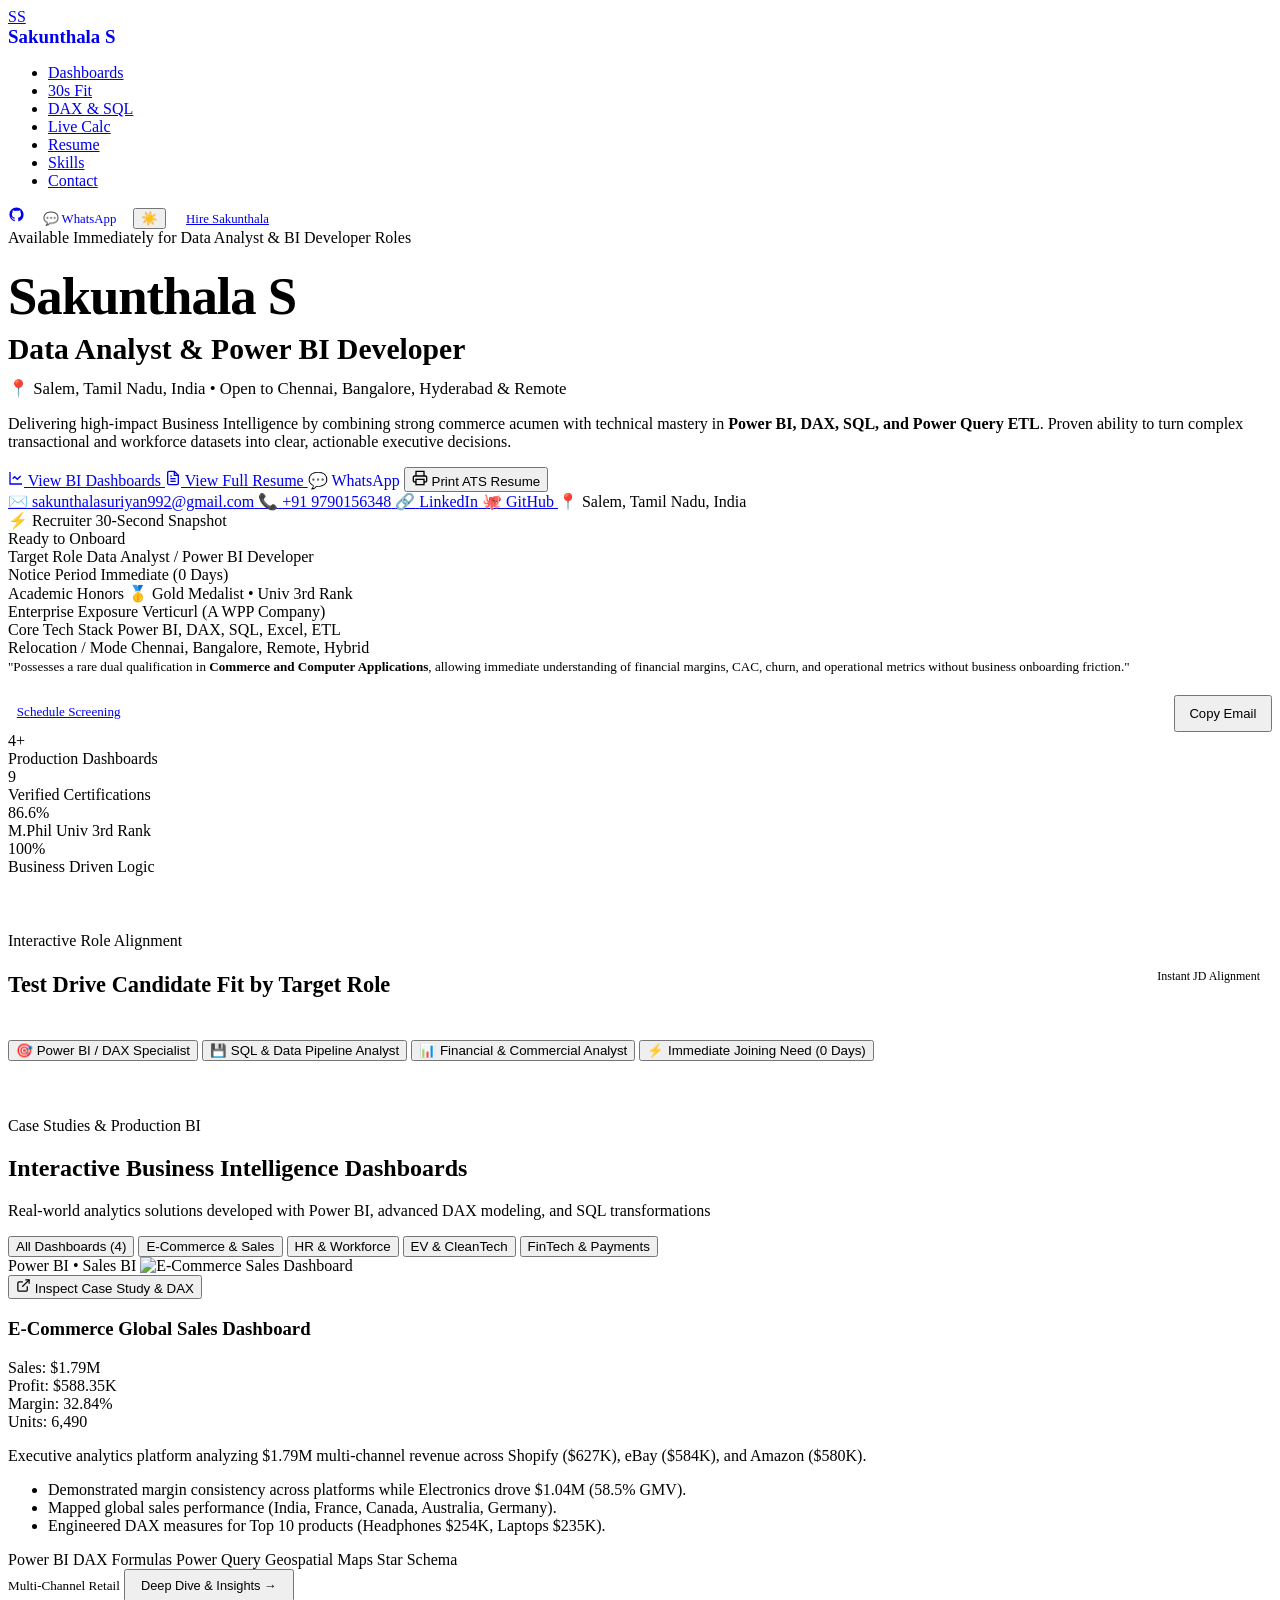
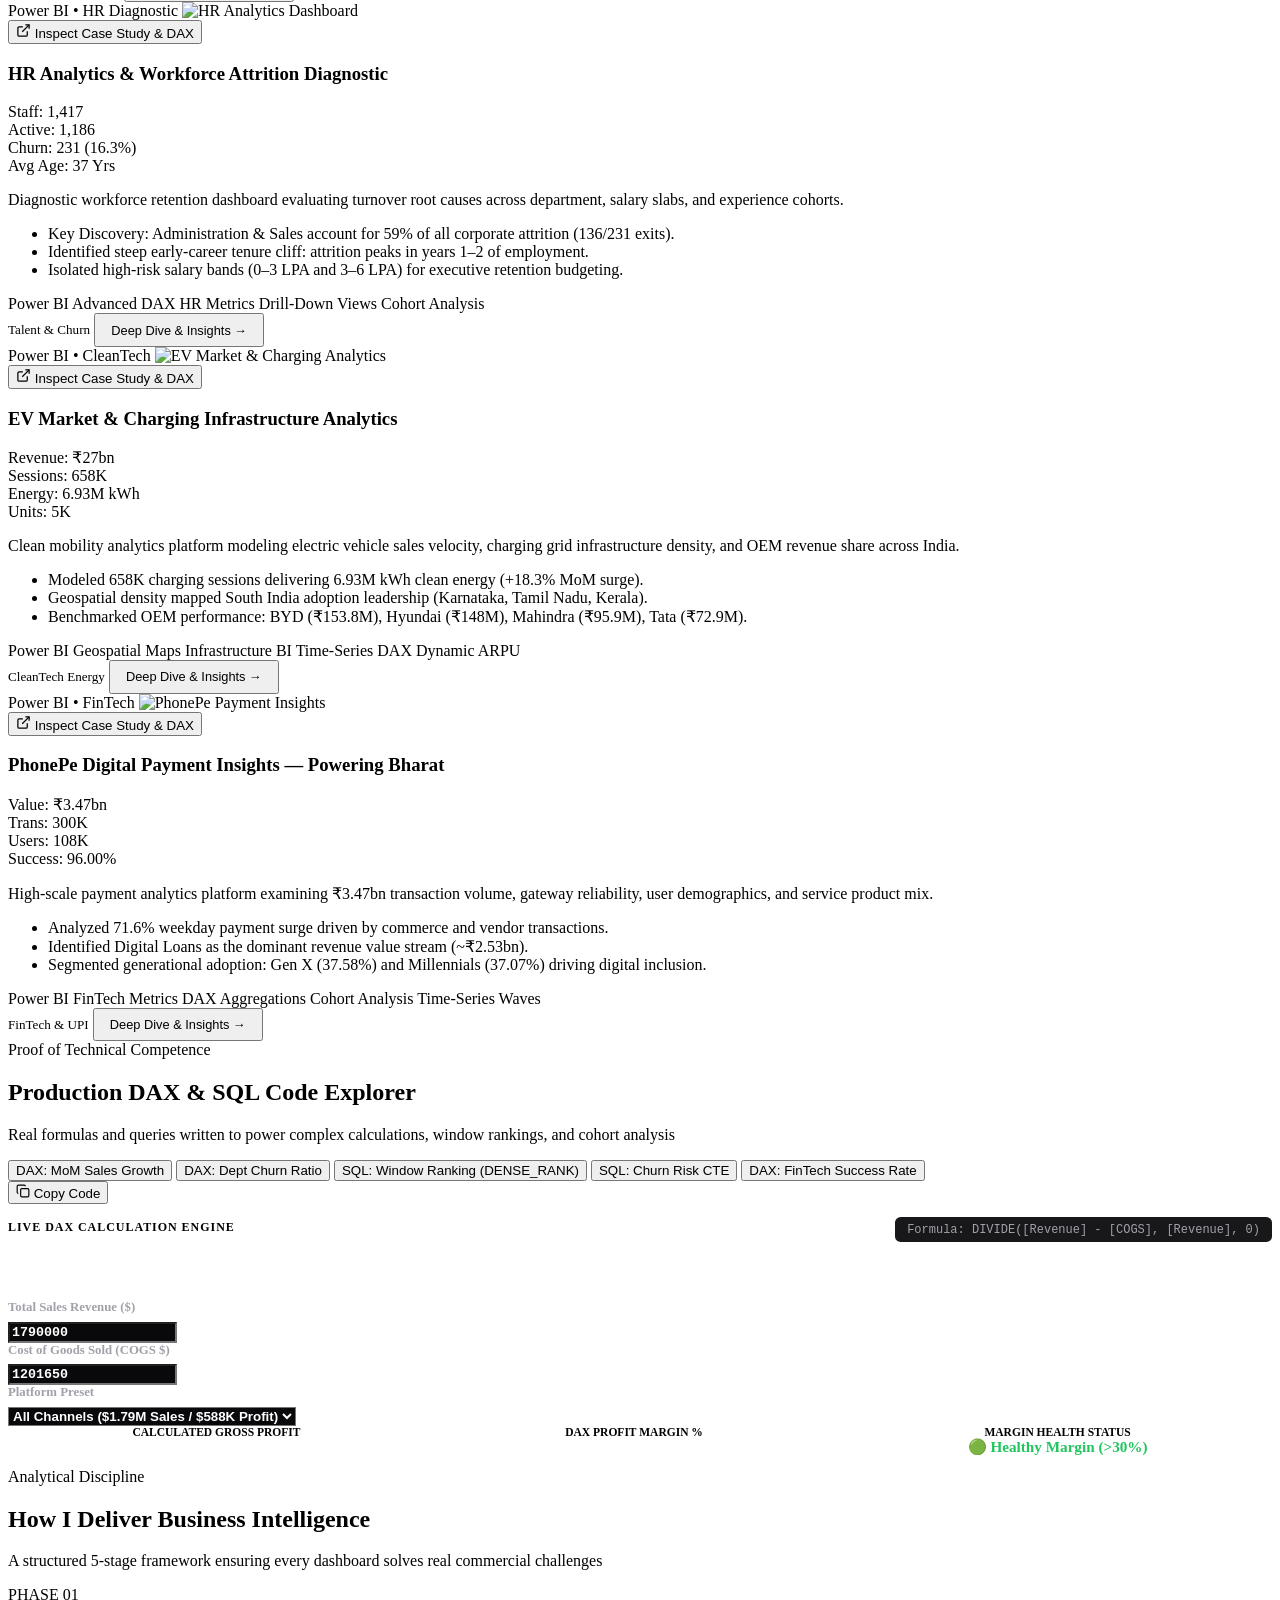
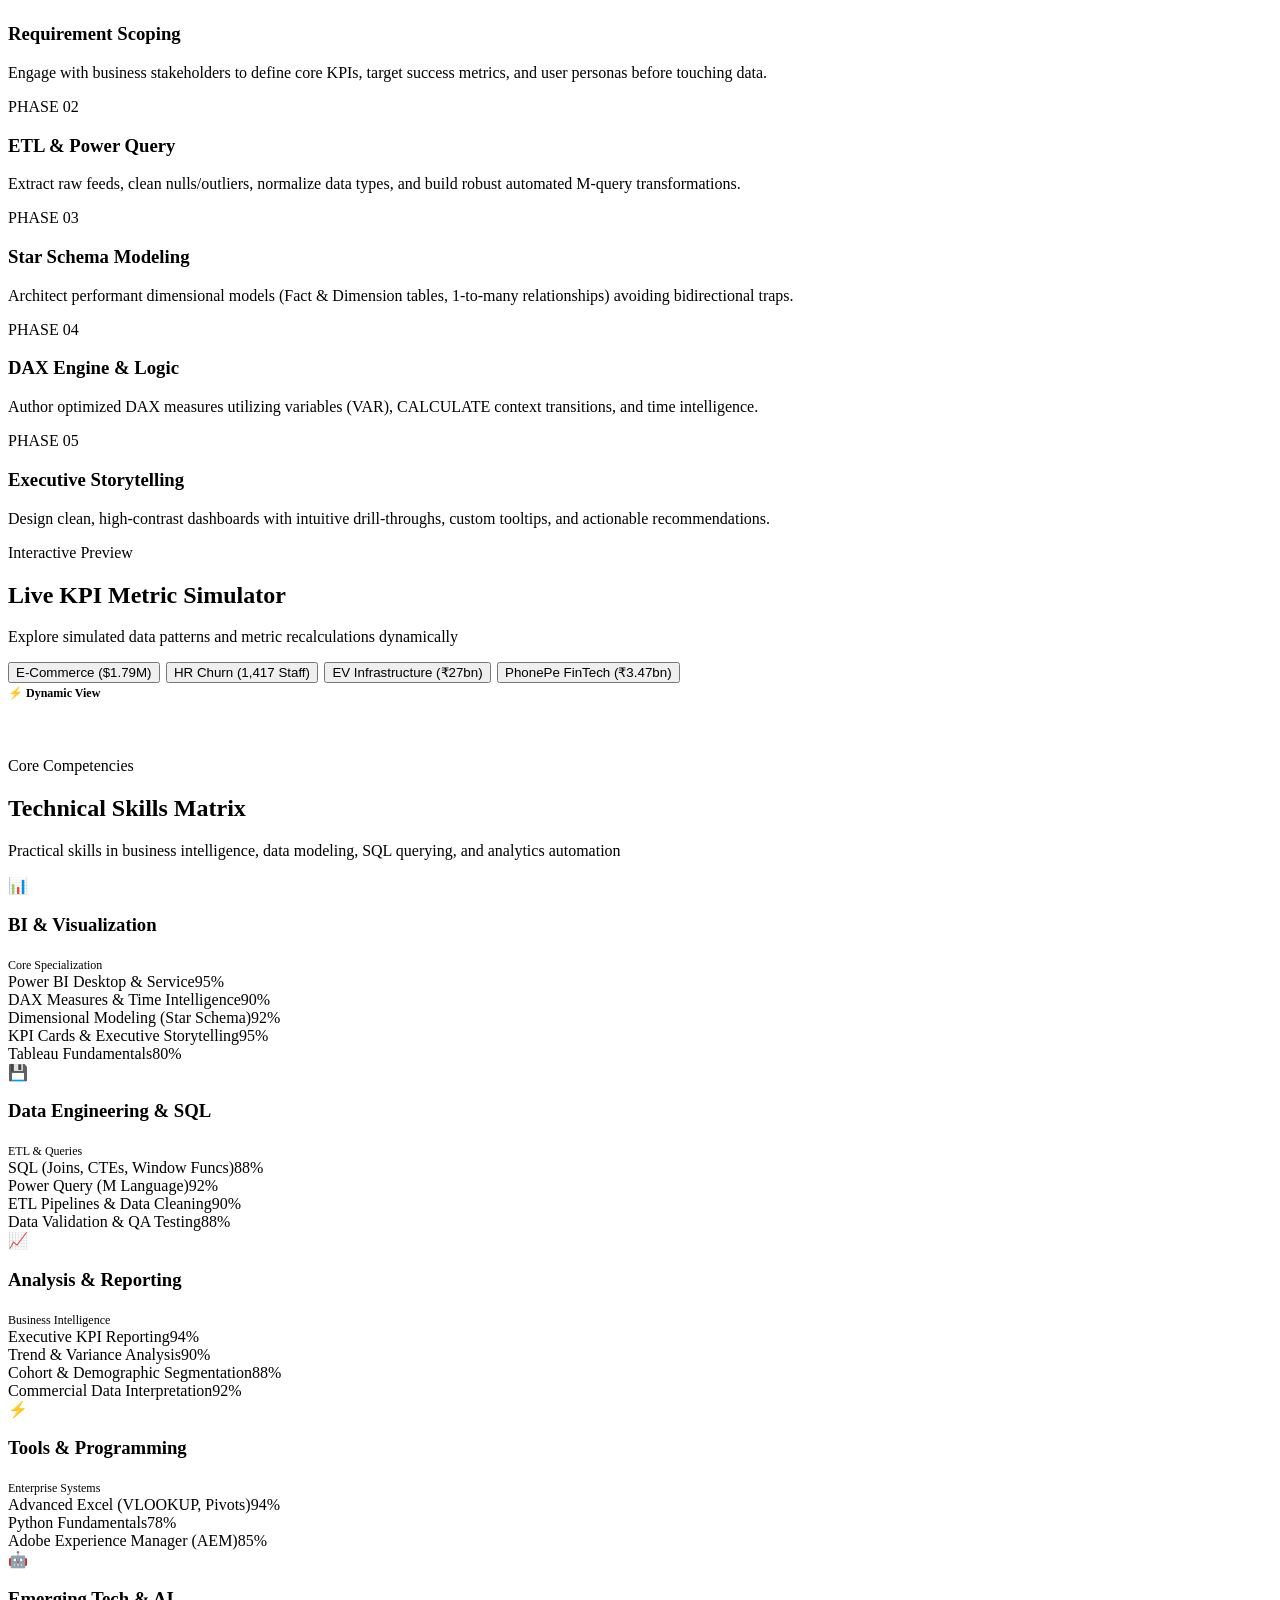
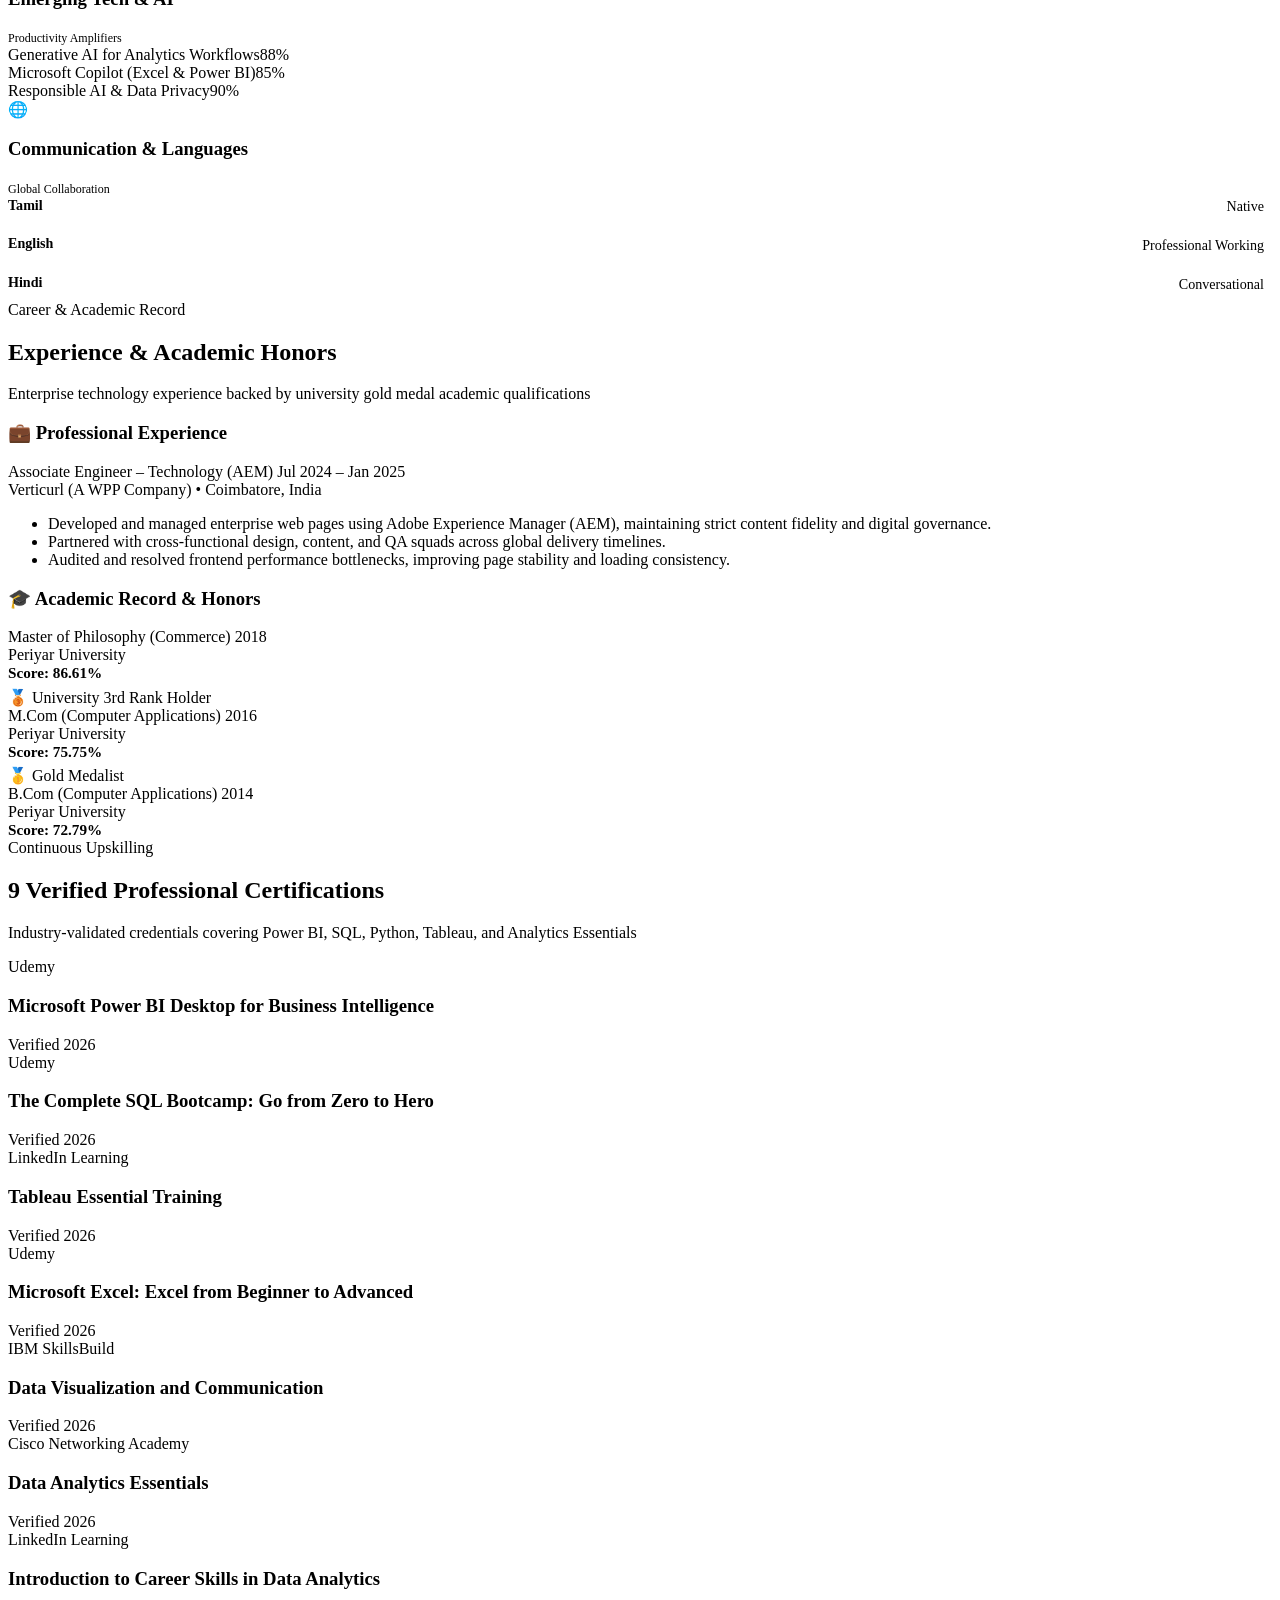
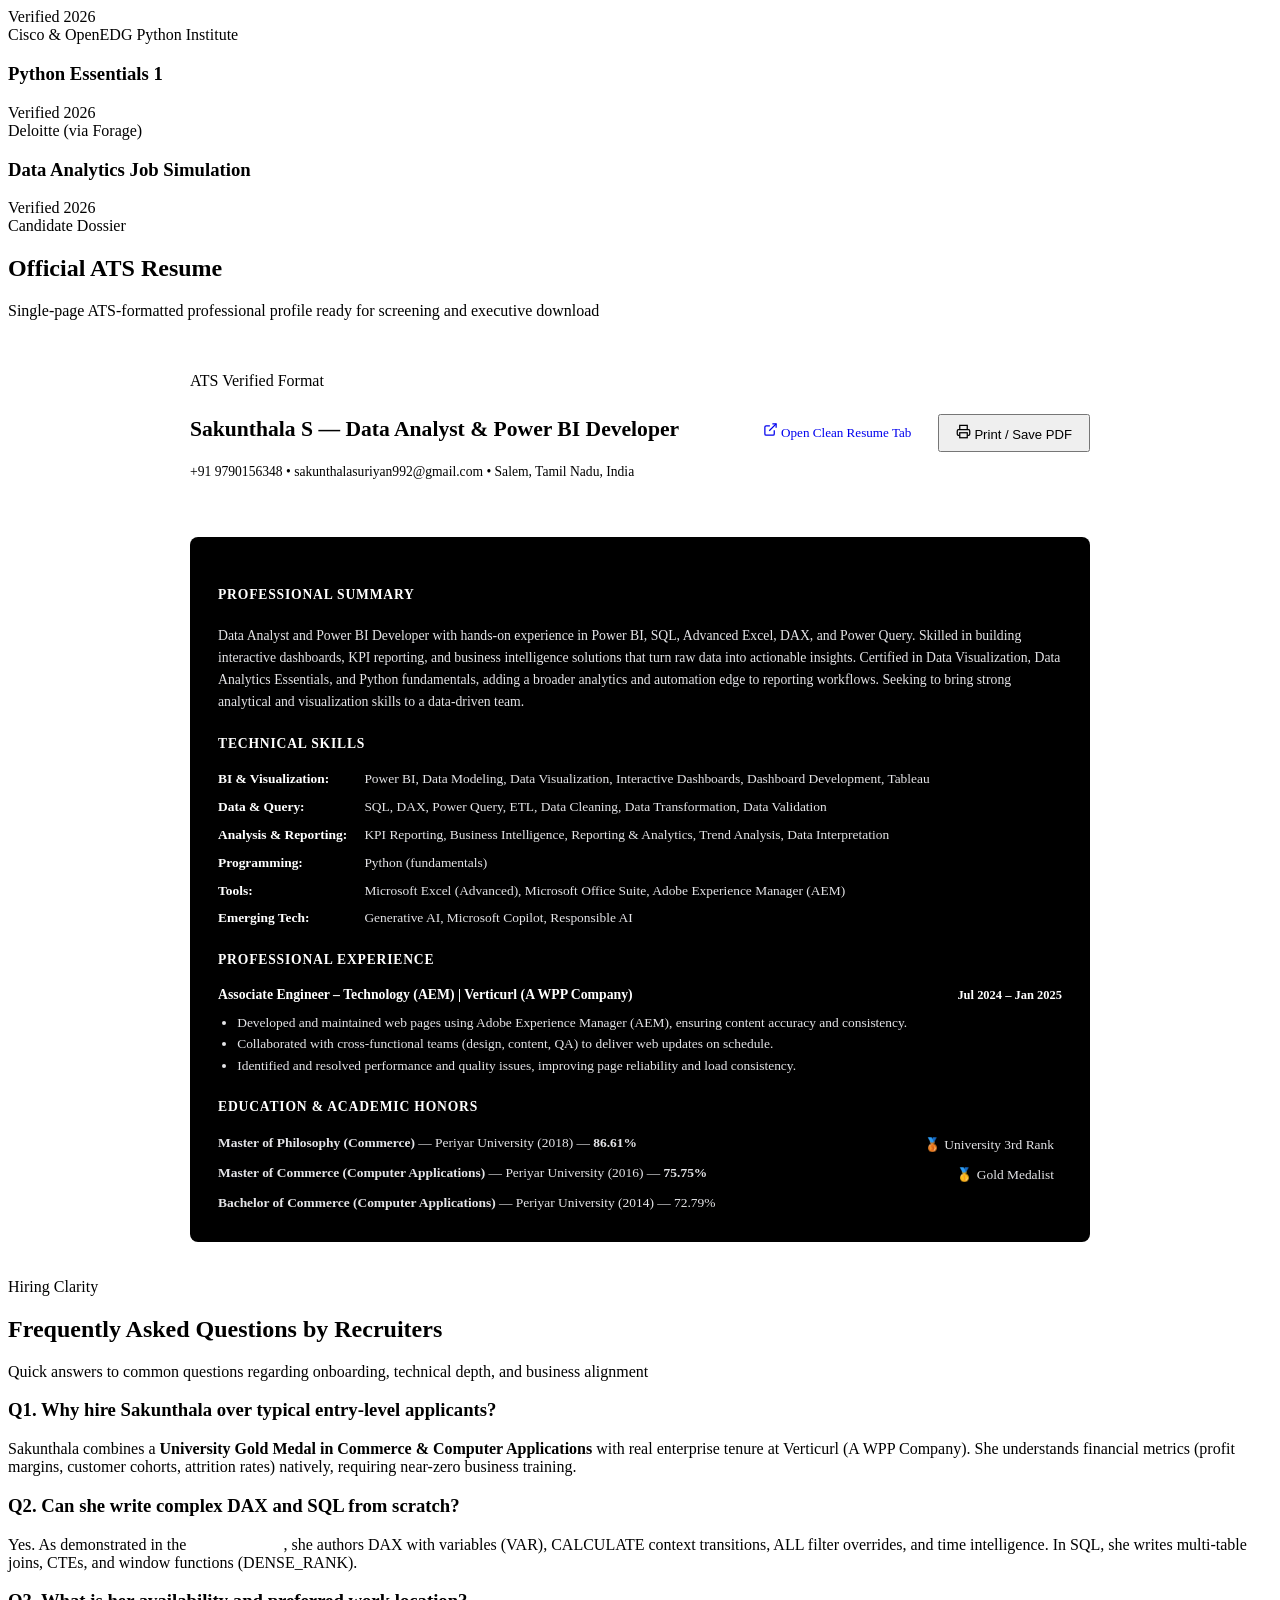
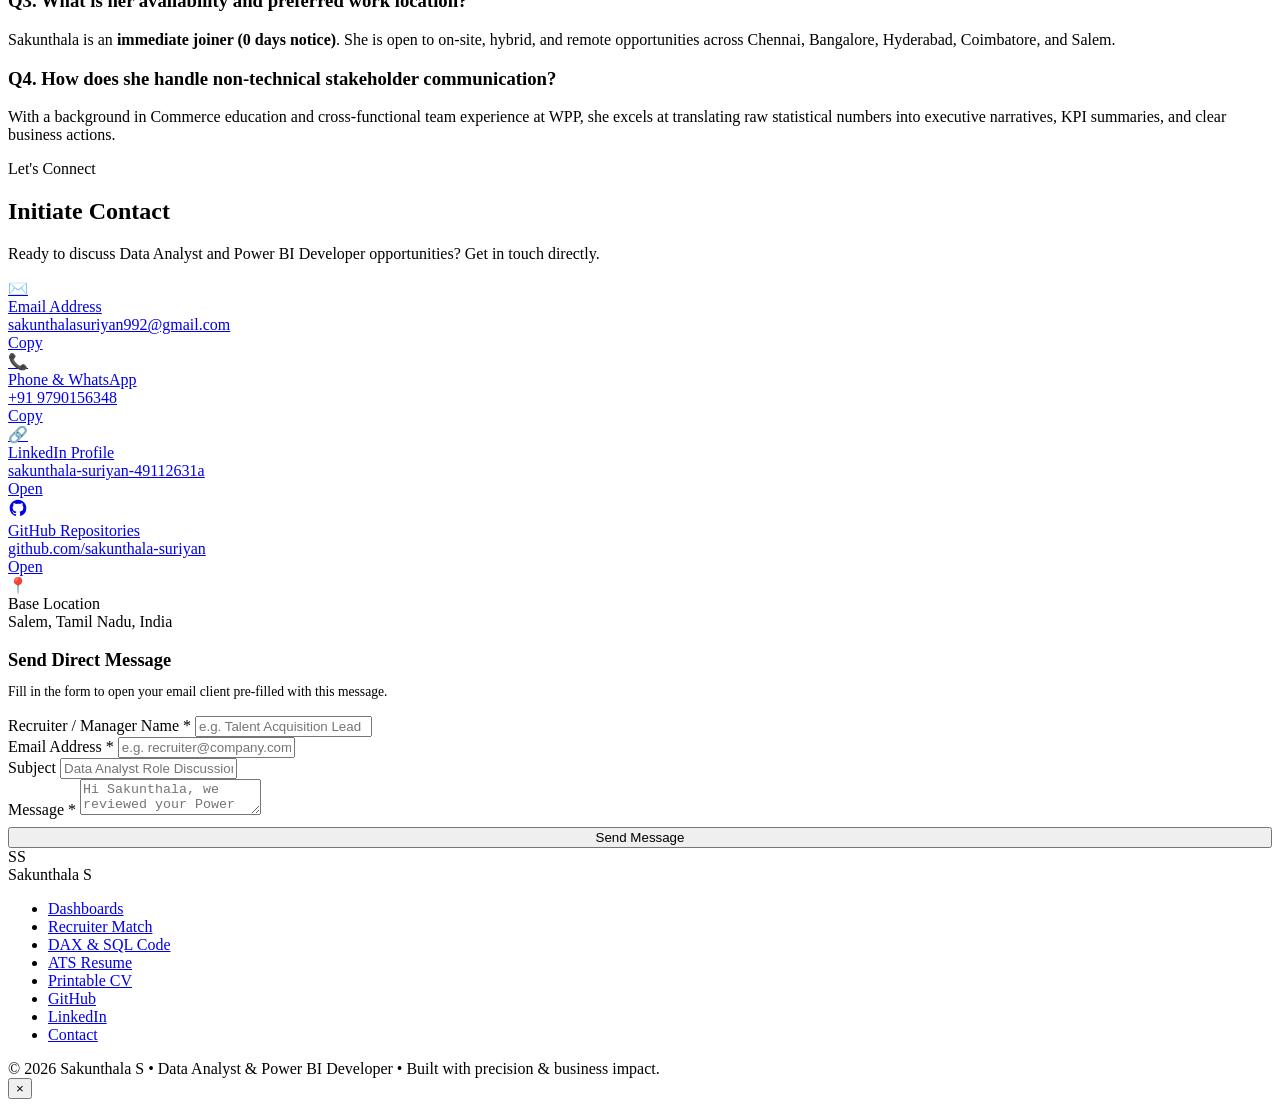
==== index.html @ cc3171a5 "Add files via upload" ====
<!DOCTYPE html>
<html lang="en" data-theme="dark">
<head>
  <meta charset="UTF-8">
  <meta name="viewport" content="width=device-width, initial-scale=1.0">
  <title>Sakunthala S | Data Analyst & Power BI Developer</title>
  <meta name="description" content="Portfolio of Sakunthala S - Data Analyst & Power BI Developer specializing in executive dashboards, advanced DAX, SQL queries, and Business Intelligence solutions.">
  <link rel="preconnect" href="https://fonts.googleapis.com">
  <link rel="preconnect" href="https://fonts.gstatic.com" crossorigin>
  <link href="https://fonts.googleapis.com/css2?family=Inter:wght@300;400;500;600;700;800;900&family=JetBrains+Mono:wght@400;500;600;700&display=swap" rel="stylesheet">
  <link rel="stylesheet" href="css/style.css">
</head>
<body>

  <!-- Minimalist Ambient Background -->
  <div class="bg-ambient"></div>

  <!-- Navigation Bar -->
  <nav class="navbar">
    <div class="container nav-container">
      <a href="#home" class="nav-brand" style="white-space: nowrap !important; flex-shrink: 0 !important; min-width: max-content !important;">
        <div class="brand-icon">SS</div>
        <span style="white-space: nowrap !important; display: inline-block !important; font-size: 1.18rem; font-weight: 800;">Sakunthala&nbsp;S</span>
      </a>

      <ul class="nav-links">
        <li><a href="#projects">Dashboards</a></li>
        <li><a href="#candidate-fit">30s Fit</a></li>
        <li><a href="#code-explorer">DAX &amp; SQL</a></li>
        <li><a href="#dax-calculator">Live Calc</a></li>
        <li><a href="#resume">Resume</a></li>
        <li><a href="#skills">Skills</a></li>
        <li><a href="#contact">Contact</a></li>
      </ul>

      <div class="nav-actions">
        <a href="https://github.com/sakunthala-suriyan" target="_blank" rel="noopener noreferrer" class="theme-toggle-btn" title="GitHub Profile" style="text-decoration: none;">
          <svg width="17" height="17" viewBox="0 0 24 24" fill="currentColor"><path d="M12 2C6.477 2 2 6.484 2 12.017c0 4.425 2.865 8.18 6.839 9.504.5.092.682-.217.682-.483 0-.237-.008-.868-.013-1.703-2.782.605-3.369-1.343-3.369-1.343-.454-1.158-1.11-1.466-1.11-1.466-.908-.62.069-.608.069-.608 1.003.07 1.53 1.032 1.53 1.032.892 1.53 2.341 1.088 2.91.832.092-.647.35-1.088.636-1.338-2.22-.253-4.555-1.113-4.555-4.951 0-1.093.39-1.988 1.029-2.688-.103-.253-.446-1.272.098-2.65 0 0 .84-.27 2.75 1.026A9.564 9.564 0 0112 6.844c.85.004 1.705.115 2.504.337 1.909-1.296 2.747-1.027 2.747-1.027.546 1.379.202 2.398.1 2.651.64.7 1.028 1.595 1.028 2.688 0 3.848-2.339 4.695-4.566 4.943.359.309.678.92.678 1.855 0 1.338-.012 2.419-.012 2.747 0 .268.18.58.688.482A10.019 10.019 0 0022 12.017C22 6.484 17.522 2 12 2z"/></svg>
        </a>
        <a href="https://wa.me/919790156348?text=Hello%20Sakunthala,%20we%20reviewed%20your%20Power%20BI%20portfolio..." target="_blank" rel="noopener noreferrer" class="btn btn-whatsapp" style="padding: 0.42rem 0.85rem; font-size: 0.8rem; text-decoration: none;" title="Chat directly on WhatsApp">
          <span>💬</span>
          <span>WhatsApp</span>
        </a>
        <button id="themeToggleBtn" class="theme-toggle-btn" title="Toggle Theme" aria-label="Toggle Theme">
          <span id="themeIcon">☀️</span>
        </button>
        <a href="#contact" class="btn btn-primary" style="padding: 0.45rem 1rem; font-size: 0.8rem;">Hire Sakunthala</a>
      </div>
    </div>
  </nav>

  <!-- Main Content -->
  <main>

    <!-- Hero Section -->
    <section id="home" class="hero">
      <div class="container hero-grid">
        <div class="hero-intro">
          <div class="badge-tag">
            <span class="badge-pulse"></span>
            Available Immediately for Data Analyst & BI Developer Roles
          </div>

          <h1 class="hero-title" style="margin-bottom: 0.65rem;">
            <span style="display: block; white-space: nowrap !important; font-size: 3.3rem; font-weight: 900; letter-spacing: -0.02em; line-height: 1.1;">Sakunthala&nbsp;S</span>
            <span class="gradient-text" style="display: block; font-size: 1.85rem; font-weight: 700; margin-top: 0.35rem; line-height: 1.25;">Data Analyst &amp; Power BI Developer</span>
          </h1>

          <div class="hero-role" style="font-size: 1.05rem; margin-bottom: 1rem;">
            <span>📍 Salem, Tamil Nadu, India • Open to Chennai, Bangalore, Hyderabad & Remote</span>
          </div>

          <p class="hero-summary">
            Delivering high-impact Business Intelligence by combining strong commerce acumen with technical mastery in <strong>Power BI, DAX, SQL, and Power Query ETL</strong>. Proven ability to turn complex transactional and workforce datasets into clear, actionable executive decisions.
          </p>

          <div class="hero-ctas">
            <a href="#projects" class="btn btn-primary">
              <svg width="16" height="16" viewBox="0 0 24 24" fill="none" stroke="currentColor" stroke-width="2"><path d="M3 3v18h18"/><path d="m19 9-5 5-4-4-3 3"/></svg>
              View BI Dashboards
            </a>
            <a href="resume.html" target="_blank" class="btn btn-secondary">
              <svg width="16" height="16" viewBox="0 0 24 24" fill="none" stroke="currentColor" stroke-width="2"><path d="M14 2H6a2 2 0 0 0-2 2v16a2 2 0 0 0 2 2h12a2 2 0 0 0 2-2V8z"/><polyline points="14 2 14 8 20 8"/><line x1="16" y1="13" x2="8" y2="13"/><line x1="16" y1="17" x2="8" y2="17"/><polyline points="10 9 9 9 8 9"/></svg>
              View Full Resume
            </a>
            <a href="https://wa.me/919790156348?text=Hello%20Sakunthala,%20we%20reviewed%20your%20Power%20BI%20portfolio..." target="_blank" rel="noopener noreferrer" class="btn btn-whatsapp" style="text-decoration: none;">
              <span>💬</span> WhatsApp
            </a>
            <button onclick="window.print()" class="btn btn-outline" title="Print or save as PDF">
              <svg width="16" height="16" viewBox="0 0 24 24" fill="none" stroke="currentColor" stroke-width="2"><polyline points="6 9 6 2 18 2 18 9"/><path d="M6 18H4a2 2 0 0 1-2-2v-5a2 2 0 0 1 2-2h16a2 2 0 0 1 2 2v5a2 2 0 0 1-2 2h-2"/><rect width="12" height="8" x="6" y="14"/></svg>
              Print ATS Resume
            </button>
          </div>

          <div class="hero-contact-chips">
            <a href="mailto:sakunthalasuriyan992@gmail.com" class="contact-chip" title="Click to email">
              <span>✉️</span>
              <span>sakunthalasuriyan992@gmail.com</span>
            </a>
            <a href="tel:+919790156348" class="contact-chip" title="Click to call">
              <span>📞</span>
              <span>+91 9790156348</span>
            </a>
            <a href="https://linkedin.com/in/sakunthala-suriyan-49112631a" target="_blank" rel="noopener noreferrer" class="contact-chip">
              <span>🔗</span>
              <span>LinkedIn</span>
            </a>
            <a href="https://github.com/sakunthala-suriyan" target="_blank" rel="noopener noreferrer" class="contact-chip">
              <span>🐙</span>
              <span>GitHub</span>
            </a>
            <span class="contact-chip">
              <span>📍</span>
              <span>Salem, Tamil Nadu, India</span>
            </span>
          </div>
        </div>

        <!-- Recruiter Fast-Track Card (Fresher Extra #1) -->
        <div id="recruiter-match" class="recruiter-fasttrack glass-card">
          <div class="fasttrack-header">
            <div class="fasttrack-title">
              <span>⚡</span>
              <span>Recruiter 30-Second Snapshot</span>
            </div>
            <span class="fasttrack-badge">Ready to Onboard</span>
          </div>

          <div class="fasttrack-checklist">
            <div class="check-item">
              <span class="check-label">Target Role</span>
              <span class="check-value">Data Analyst / Power BI Developer</span>
            </div>
            <div class="check-item">
              <span class="check-label">Notice Period</span>
              <span class="check-value">Immediate (0 Days)</span>
            </div>
            <div class="check-item">
              <span class="check-label">Academic Honors</span>
              <span class="check-value">🥇 Gold Medalist • Univ 3rd Rank</span>
            </div>
            <div class="check-item">
              <span class="check-label">Enterprise Exposure</span>
              <span class="check-value">Verticurl (A WPP Company)</span>
            </div>
            <div class="check-item">
              <span class="check-label">Core Tech Stack</span>
              <span class="check-value">Power BI, DAX, SQL, Excel, ETL</span>
            </div>
            <div class="check-item">
              <span class="check-label">Relocation / Mode</span>
              <span class="check-value">Chennai, Bangalore, Remote, Hybrid</span>
            </div>
          </div>

          <div style="font-size: 0.82rem; color: var(--text-muted); line-height: 1.5; margin-bottom: 1.15rem;">
            "Possesses a rare dual qualification in <strong>Commerce and Computer Applications</strong>, allowing immediate understanding of financial margins, CAC, churn, and operational metrics without business onboarding friction."
          </div>

          <div style="display: flex; gap: 0.65rem;">
            <a href="mailto:sakunthalasuriyan992@gmail.com?subject=Interview%20Opportunity%20-%20Data%20Analyst%20Role" class="btn btn-primary" style="flex: 1; padding: 0.55rem; font-size: 0.82rem;">
              Schedule Screening
            </a>
            <button onclick="copyToClipboard('sakunthalasuriyan992@gmail.com', 'Email')" class="btn btn-secondary" style="padding: 0.55rem 0.85rem; font-size: 0.82rem;">
              Copy Email
            </button>
          </div>
        </div>
      </div>
    </section>

    <!-- Quick Numbers Strip -->
    <section class="kpi-section">
      <div class="container kpi-grid">
        <div class="kpi-item">
          <div class="kpi-number">4+</div>
          <div class="kpi-label">Production Dashboards</div>
        </div>
        <div class="kpi-item">
          <div class="kpi-number">9</div>
          <div class="kpi-label">Verified Certifications</div>
        </div>
        <div class="kpi-item">
          <div class="kpi-number">86.6%</div>
          <div class="kpi-label">M.Phil Univ 3rd Rank</div>
        </div>
        <div class="kpi-item">
          <div class="kpi-number">100%</div>
          <div class="kpi-label">Business Driven Logic</div>
        </div>
      </div>
    </section>

    <!-- Recruiter Fit Matcher (Interactive Extra) -->
    <section id="candidate-fit" class="section" style="background: var(--bg-secondary); padding: 3.5rem 0; border-top: 1px solid var(--border-color); border-bottom: 1px solid var(--border-color);">
      <div class="container">
        <div class="fit-matcher-box glass-card">
          <div style="display: flex; justify-content: space-between; align-items: center; margin-bottom: 1.25rem; flex-wrap: wrap; gap: 0.75rem;">
            <div>
              <span class="section-tag" style="margin-bottom: 0.25rem; display: block;">Interactive Role Alignment</span>
              <h3 style="font-size: 1.4rem; font-weight: 800; color: var(--text-main);">Test Drive Candidate Fit by Target Role</h3>
            </div>
            <span class="fasttrack-badge" style="font-size: 0.75rem; padding: 0.3rem 0.75rem;">Instant JD Alignment</span>
          </div>

          <div class="fit-tabs-row">
            <button class="fit-tab-btn active" data-fit="pbi">🎯 Power BI / DAX Specialist</button>
            <button class="fit-tab-btn" data-fit="sql">💾 SQL & Data Pipeline Analyst</button>
            <button class="fit-tab-btn" data-fit="business">📊 Financial & Commercial Analyst</button>
            <button class="fit-tab-btn" data-fit="immediate">⚡ Immediate Joining Need (0 Days)</button>
          </div>

          <div id="fitDetailsContent" class="fit-details-grid">
            <!-- Dynamically populated via main.js -->
          </div>
        </div>
      </div>
    </section>

    <!-- Featured Dashboards Section -->
    <section id="projects" class="section">
      <div class="container">
        <div class="section-header">
          <div class="section-tag">Case Studies & Production BI</div>
          <h2 class="section-title">Interactive Business Intelligence Dashboards</h2>
          <p class="section-desc">Real-world analytics solutions developed with Power BI, advanced DAX modeling, and SQL transformations</p>
        </div>

        <div class="filter-bar">
          <button class="filter-btn active" data-filter="all">All Dashboards (4)</button>
          <button class="filter-btn" data-filter="sales">E-Commerce & Sales</button>
          <button class="filter-btn" data-filter="hr">HR & Workforce</button>
          <button class="filter-btn" data-filter="cleantech">EV & CleanTech</button>
          <button class="filter-btn" data-filter="fintech">FinTech & Payments</button>
        </div>

        <div class="projects-grid">

          <!-- Project 1: E-Commerce Sales -->
          <div class="project-card glass-card" data-categories="sales">
            <div class="project-img-wrap" onclick="openProjectModal('ecommerce')">
              <span class="project-badge-top">Power BI • Sales BI</span>
              <img src="file:///C:/Users/SAKUNTHALA/.gemini/antigravity/brain/1efba922-2213-4910-ad94-4e4938c1ab4b/.user_uploaded/media_1790356405820.png" 
                   onerror="this.onerror=null; this.src='assets/images/ecommerce-dashboard.png';" 
                   alt="E-Commerce Sales Dashboard" class="project-img">
              <div class="project-img-overlay">
                <button class="overlay-btn">
                  <svg width="15" height="15" viewBox="0 0 24 24" fill="none" stroke="currentColor" stroke-width="2"><path d="M15 3h6v6"/><path d="M10 14 21 3"/><path d="M18 13v6a2 2 0 0 1-2 2H5a2 2 0 0 1-2-2V8a2 2 0 0 1 2-2h6"/></svg>
                  Inspect Case Study & DAX
                </button>
              </div>
            </div>

            <div class="project-body">
              <h3 class="project-title">E-Commerce Global Sales Dashboard</h3>
              
              <div class="project-kpi-row">
                <div class="kpi-chip">Sales: <span>$1.79M</span></div>
                <div class="kpi-chip">Profit: <span>$588.35K</span></div>
                <div class="kpi-chip">Margin: <span>32.84%</span></div>
                <div class="kpi-chip">Units: <span>6,490</span></div>
              </div>

              <p class="project-desc">
                Executive analytics platform analyzing $1.79M multi-channel revenue across Shopify ($627K), eBay ($584K), and Amazon ($580K).
              </p>

              <ul class="project-bullets">
                <li>Demonstrated margin consistency across platforms while Electronics drove $1.04M (58.5% GMV).</li>
                <li>Mapped global sales performance (India, France, Canada, Australia, Germany).</li>
                <li>Engineered DAX measures for Top 10 products (Headphones $254K, Laptops $235K).</li>
              </ul>

              <div class="project-tech-tags">
                <span class="tech-pill">Power BI</span>
                <span class="tech-pill">DAX Formulas</span>
                <span class="tech-pill">Power Query</span>
                <span class="tech-pill">Geospatial Maps</span>
                <span class="tech-pill">Star Schema</span>
              </div>

              <div class="project-footer">
                <span style="font-size: 0.82rem; color: var(--text-dim);">Multi-Channel Retail</span>
                <button onclick="openProjectModal('ecommerce')" class="btn btn-secondary" style="padding: 0.45rem 0.95rem; font-size: 0.8rem;">
                  Deep Dive & Insights →
                </button>
              </div>
            </div>
          </div>

          <!-- Project 2: HR Analytics -->
          <div class="project-card glass-card" data-categories="hr">
            <div class="project-img-wrap" onclick="openProjectModal('hr')">
              <span class="project-badge-top">Power BI • HR Diagnostic</span>
              <img src="file:///C:/Users/SAKUNTHALA/.gemini/antigravity/brain/1efba922-2213-4910-ad94-4e4938c1ab4b/.user_uploaded/media_1790356405886.png" 
                   onerror="this.onerror=null; this.src='assets/images/hr-dashboard.png';" 
                   alt="HR Analytics Dashboard" class="project-img">
              <div class="project-img-overlay">
                <button class="overlay-btn">
                  <svg width="15" height="15" viewBox="0 0 24 24" fill="none" stroke="currentColor" stroke-width="2"><path d="M15 3h6v6"/><path d="M10 14 21 3"/><path d="M18 13v6a2 2 0 0 1-2 2H5a2 2 0 0 1-2-2V8a2 2 0 0 1 2-2h6"/></svg>
                  Inspect Case Study & DAX
                </button>
              </div>
            </div>

            <div class="project-body">
              <h3 class="project-title">HR Analytics & Workforce Attrition Diagnostic</h3>
              
              <div class="project-kpi-row">
                <div class="kpi-chip">Staff: <span>1,417</span></div>
                <div class="kpi-chip">Active: <span>1,186</span></div>
                <div class="kpi-chip">Churn: <span>231 (16.3%)</span></div>
                <div class="kpi-chip">Avg Age: <span>37 Yrs</span></div>
              </div>

              <p class="project-desc">
                Diagnostic workforce retention dashboard evaluating turnover root causes across department, salary slabs, and experience cohorts.
              </p>

              <ul class="project-bullets">
                <li>Key Discovery: Administration & Sales account for 59% of all corporate attrition (136/231 exits).</li>
                <li>Identified steep early-career tenure cliff: attrition peaks in years 1–2 of employment.</li>
                <li>Isolated high-risk salary bands (0–3 LPA and 3–6 LPA) for executive retention budgeting.</li>
              </ul>

              <div class="project-tech-tags">
                <span class="tech-pill">Power BI</span>
                <span class="tech-pill">Advanced DAX</span>
                <span class="tech-pill">HR Metrics</span>
                <span class="tech-pill">Drill-Down Views</span>
                <span class="tech-pill">Cohort Analysis</span>
              </div>

              <div class="project-footer">
                <span style="font-size: 0.82rem; color: var(--text-dim);">Talent & Churn</span>
                <button onclick="openProjectModal('hr')" class="btn btn-secondary" style="padding: 0.45rem 0.95rem; font-size: 0.8rem;">
                  Deep Dive & Insights →
                </button>
              </div>
            </div>
          </div>

          <!-- Project 3: EV Market & Charging Infrastructure -->
          <div class="project-card glass-card" data-categories="cleantech">
            <div class="project-img-wrap" onclick="openProjectModal('ev')">
              <span class="project-badge-top">Power BI • CleanTech</span>
              <img src="file:///C:/Users/SAKUNTHALA/.gemini/antigravity/brain/1efba922-2213-4910-ad94-4e4938c1ab4b/.user_uploaded/media_1790356405900.png" 
                   onerror="this.onerror=null; this.src='assets/images/ev-dashboard.png';" 
                   alt="EV Market & Charging Analytics" class="project-img">
              <div class="project-img-overlay">
                <button class="overlay-btn">
                  <svg width="15" height="15" viewBox="0 0 24 24" fill="none" stroke="currentColor" stroke-width="2"><path d="M15 3h6v6"/><path d="M10 14 21 3"/><path d="M18 13v6a2 2 0 0 1-2 2H5a2 2 0 0 1-2-2V8a2 2 0 0 1 2-2h6"/></svg>
                  Inspect Case Study & DAX
                </button>
              </div>
            </div>

            <div class="project-body">
              <h3 class="project-title">EV Market & Charging Infrastructure Analytics</h3>
              
              <div class="project-kpi-row">
                <div class="kpi-chip">Revenue: <span>₹27bn</span></div>
                <div class="kpi-chip">Sessions: <span>658K</span></div>
                <div class="kpi-chip">Energy: <span>6.93M kWh</span></div>
                <div class="kpi-chip">Units: <span>5K</span></div>
              </div>

              <p class="project-desc">
                Clean mobility analytics platform modeling electric vehicle sales velocity, charging grid infrastructure density, and OEM revenue share across India.
              </p>

              <ul class="project-bullets">
                <li>Modeled 658K charging sessions delivering 6.93M kWh clean energy (+18.3% MoM surge).</li>
                <li>Geospatial density mapped South India adoption leadership (Karnataka, Tamil Nadu, Kerala).</li>
                <li>Benchmarked OEM performance: BYD (₹153.8M), Hyundai (₹148M), Mahindra (₹95.9M), Tata (₹72.9M).</li>
              </ul>

              <div class="project-tech-tags">
                <span class="tech-pill">Power BI</span>
                <span class="tech-pill">Geospatial Maps</span>
                <span class="tech-pill">Infrastructure BI</span>
                <span class="tech-pill">Time-Series DAX</span>
                <span class="tech-pill">Dynamic ARPU</span>
              </div>

              <div class="project-footer">
                <span style="font-size: 0.82rem; color: var(--text-dim);">CleanTech Energy</span>
                <button onclick="openProjectModal('ev')" class="btn btn-secondary" style="padding: 0.45rem 0.95rem; font-size: 0.8rem;">
                  Deep Dive & Insights →
                </button>
              </div>
            </div>
          </div>

          <!-- Project 4: PhonePe Payment Insights -->
          <div class="project-card glass-card" data-categories="fintech">
            <div class="project-img-wrap" onclick="openProjectModal('phonepe')">
              <span class="project-badge-top">Power BI • FinTech</span>
              <img src="file:///C:/Users/SAKUNTHALA/.gemini/antigravity/brain/1efba922-2213-4910-ad94-4e4938c1ab4b/.user_uploaded/media_1790356405940.png" 
                   onerror="this.onerror=null; this.src='assets/images/phonepe-dashboard.png';" 
                   alt="PhonePe Payment Insights" class="project-img">
              <div class="project-img-overlay">
                <button class="overlay-btn">
                  <svg width="15" height="15" viewBox="0 0 24 24" fill="none" stroke="currentColor" stroke-width="2"><path d="M15 3h6v6"/><path d="M10 14 21 3"/><path d="M18 13v6a2 2 0 0 1-2 2H5a2 2 0 0 1-2-2V8a2 2 0 0 1 2-2h6"/></svg>
                  Inspect Case Study & DAX
                </button>
              </div>
            </div>

            <div class="project-body">
              <h3 class="project-title">PhonePe Digital Payment Insights — Powering Bharat</h3>
              
              <div class="project-kpi-row">
                <div class="kpi-chip">Value: <span>₹3.47bn</span></div>
                <div class="kpi-chip">Trans: <span>300K</span></div>
                <div class="kpi-chip">Users: <span>108K</span></div>
                <div class="kpi-chip">Success: <span>96.00%</span></div>
              </div>

              <p class="project-desc">
                High-scale payment analytics platform examining ₹3.47bn transaction volume, gateway reliability, user demographics, and service product mix.
              </p>

              <ul class="project-bullets">
                <li>Analyzed 71.6% weekday payment surge driven by commerce and vendor transactions.</li>
                <li>Identified Digital Loans as the dominant revenue value stream (~₹2.53bn).</li>
                <li>Segmented generational adoption: Gen X (37.58%) and Millennials (37.07%) driving digital inclusion.</li>
              </ul>

              <div class="project-tech-tags">
                <span class="tech-pill">Power BI</span>
                <span class="tech-pill">FinTech Metrics</span>
                <span class="tech-pill">DAX Aggregations</span>
                <span class="tech-pill">Cohort Analysis</span>
                <span class="tech-pill">Time-Series Waves</span>
              </div>

              <div class="project-footer">
                <span style="font-size: 0.82rem; color: var(--text-dim);">FinTech & UPI</span>
                <button onclick="openProjectModal('phonepe')" class="btn btn-secondary" style="padding: 0.45rem 0.95rem; font-size: 0.8rem;">
                  Deep Dive & Insights →
                </button>
              </div>
            </div>
          </div>

        </div>
      </div>
    </section>

    <!-- Interactive SQL & DAX Code Explorer (Fresher Extra #2) -->
    <section id="code-explorer" class="section code-explorer-section">
      <div class="container">
        <div class="section-header">
          <div class="section-tag">Proof of Technical Competence</div>
          <h2 class="section-title">Production DAX & SQL Code Explorer</h2>
          <p class="section-desc">Real formulas and queries written to power complex calculations, window rankings, and cohort analysis</p>
        </div>

        <div class="code-window">
          <div class="code-header">
            <div class="code-tabs">
              <button class="code-tab-btn active" data-code="daxGrowth">DAX: MoM Sales Growth</button>
              <button class="code-tab-btn" data-code="daxChurn">DAX: Dept Churn Ratio</button>
              <button class="code-tab-btn" data-code="sqlRanking">SQL: Window Ranking (DENSE_RANK)</button>
              <button class="code-tab-btn" data-code="sqlCohort">SQL: Churn Risk CTE</button>
              <button class="code-tab-btn" data-code="daxFintech">DAX: FinTech Success Rate</button>
            </div>

            <button id="copyCodeBtn" class="copy-code-btn" title="Copy code snippet">
              <svg width="14" height="14" viewBox="0 0 24 24" fill="none" stroke="currentColor" stroke-width="2"><rect width="14" height="14" x="8" y="8" rx="2" ry="2"/><path d="M4 16c-1.1 0-2-.9-2-2V4c0-1.1.9-2 2-2h10c1.1 0 2 .9 2 2"/></svg>
              Copy Code
            </button>
          </div>

          <pre id="codeContentBox" class="code-content-box"></pre>
        </div>

        <!-- Live DAX Measure Calculator Widget (Interactive Extra) -->
        <div id="dax-calculator" class="calc-card">
          <div style="display: flex; justify-content: space-between; align-items: flex-start; margin-bottom: 1.25rem; flex-wrap: wrap; gap: 0.75rem;">
            <div>
              <span style="font-size: 0.75rem; font-weight: 800; text-transform: uppercase; letter-spacing: 0.08em; color: var(--text-dim);">Live DAX Calculation Engine</span>
              <h3 style="font-size: 1.2rem; font-weight: 800; color: #fff; margin-top: 0.25rem;">Interactive DAX Margin &amp; Profit Calculator</h3>
            </div>
            <span style="font-size: 0.75rem; font-family: monospace; background: #18181b; padding: 0.35rem 0.75rem; border-radius: 0.35rem; color: #a1a1aa; border: 1px solid var(--border-color);">
              Formula: DIVIDE([Revenue] - [COGS], [Revenue], 0)
            </span>
          </div>

          <div class="calc-inputs-grid">
            <div>
              <label style="font-size: 0.8rem; font-weight: 700; color: #a1a1aa; display: block; margin-bottom: 0.4rem;">
                Total Sales Revenue ($)
              </label>
              <input type="number" id="calcRevenue" value="1790000" step="10000" class="form-input" style="background:#09090b; color:#fff; font-family:monospace; font-weight:700;">
            </div>

            <div>
              <label style="font-size: 0.8rem; font-weight: 700; color: #a1a1aa; display: block; margin-bottom: 0.4rem;">
                Cost of Goods Sold (COGS $)
              </label>
              <input type="number" id="calcCogs" value="1201650" step="10000" class="form-input" style="background:#09090b; color:#fff; font-family:monospace; font-weight:700;">
            </div>

            <div>
              <label style="font-size: 0.8rem; font-weight: 700; color: #a1a1aa; display: block; margin-bottom: 0.4rem;">
                Platform Preset
              </label>
              <select id="calcChannel" class="form-input" style="background:#09090b; color:#fff; font-weight:600;">
                <option value="All">All Channels ($1.79M Sales / $588K Profit)</option>
                <option value="Shopify">Shopify ($627K Sales / $205K Profit)</option>
                <option value="eBay">eBay ($584K Sales / $197K Profit)</option>
                <option value="Amazon">Amazon ($580K Sales / $186K Profit)</option>
              </select>
            </div>
          </div>

          <div class="calc-result-box" style="display: flex; justify-content: space-around; flex-wrap: wrap; gap: 1rem; text-align: center;">
            <div>
              <div style="font-size: 0.72rem; text-transform: uppercase; color: var(--text-dim); font-weight: 800;">Calculated Gross Profit</div>
              <div id="calcGrossProfitDisplay" style="font-size: 1.6rem; font-weight: 900; color: #fff;">$588,350</div>
            </div>

            <div>
              <div style="font-size: 0.72rem; text-transform: uppercase; color: var(--text-dim); font-weight: 800;">DAX Profit Margin %</div>
              <div id="calcMarginDisplay" style="font-size: 1.6rem; font-weight: 900; color: #fff;">32.87%</div>
            </div>

            <div>
              <div style="font-size: 0.72rem; text-transform: uppercase; color: var(--text-dim); font-weight: 800;">Margin Health Status</div>
              <div id="calcStatusDisplay" style="font-size: 0.95rem; font-weight: 800; color: #22c55e;">🟢 Healthy Margin (&gt;30%)</div>
            </div>
          </div>
        </div>
      </div>
    </section>

    <!-- BI Implementation Methodology (Fresher Extra #3) -->
    <section id="methodology" class="section">
      <div class="container">
        <div class="section-header">
          <div class="section-tag">Analytical Discipline</div>
          <h2 class="section-title">How I Deliver Business Intelligence</h2>
          <p class="section-desc">A structured 5-stage framework ensuring every dashboard solves real commercial challenges</p>
        </div>

        <div class="pipeline-grid">
          <div class="pipeline-card">
            <span class="pipeline-step">PHASE 01</span>
            <h3 class="pipeline-title">Requirement Scoping</h3>
            <p class="pipeline-desc">Engage with business stakeholders to define core KPIs, target success metrics, and user personas before touching data.</p>
          </div>

          <div class="pipeline-card">
            <span class="pipeline-step">PHASE 02</span>
            <h3 class="pipeline-title">ETL & Power Query</h3>
            <p class="pipeline-desc">Extract raw feeds, clean nulls/outliers, normalize data types, and build robust automated M-query transformations.</p>
          </div>

          <div class="pipeline-card">
            <span class="pipeline-step">PHASE 03</span>
            <h3 class="pipeline-title">Star Schema Modeling</h3>
            <p class="pipeline-desc">Architect performant dimensional models (Fact & Dimension tables, 1-to-many relationships) avoiding bidirectional traps.</p>
          </div>

          <div class="pipeline-card">
            <span class="pipeline-step">PHASE 04</span>
            <h3 class="pipeline-title">DAX Engine & Logic</h3>
            <p class="pipeline-desc">Author optimized DAX measures utilizing variables (VAR), CALCULATE context transitions, and time intelligence.</p>
          </div>

          <div class="pipeline-card">
            <span class="pipeline-step">PHASE 05</span>
            <h3 class="pipeline-title">Executive Storytelling</h3>
            <p class="pipeline-desc">Design clean, high-contrast dashboards with intuitive drill-throughs, custom tooltips, and actionable recommendations.</p>
          </div>
        </div>
      </div>
    </section>

    <!-- Live Dashboard Simulator -->
    <section id="simulator" class="section" style="background: var(--bg-secondary);">
      <div class="container">
        <div class="section-header">
          <div class="section-tag">Interactive Preview</div>
          <h2 class="section-title">Live KPI Metric Simulator</h2>
          <p class="section-desc">Explore simulated data patterns and metric recalculations dynamically</p>
        </div>

        <div class="code-window">
          <div class="code-header">
            <div class="sim-tabs" style="display: flex; gap: 0.4rem;">
              <button class="sim-tab-btn active code-tab-btn" data-sim="ecommerce">E-Commerce ($1.79M)</button>
              <button class="sim-tab-btn code-tab-btn" data-sim="hr">HR Churn (1,417 Staff)</button>
              <button class="sim-tab-btn code-tab-btn" data-sim="ev">EV Infrastructure (₹27bn)</button>
              <button class="sim-tab-btn code-tab-btn" data-sim="phonepe">PhonePe FinTech (₹3.47bn)</button>
            </div>
            <span style="font-size: 0.75rem; color: var(--text-dim); font-weight: 600;">⚡ Dynamic View</span>
          </div>

          <div class="sim-body" id="simDynamicContent" style="padding: 1.75rem;">
            <!-- Populated via main.js -->
          </div>
        </div>
      </div>
    </section>

    <!-- Skills Matrix Section -->
    <section id="skills" class="section">
      <div class="container">
        <div class="section-header">
          <div class="section-tag">Core Competencies</div>
          <h2 class="section-title">Technical Skills Matrix</h2>
          <p class="section-desc">Practical skills in business intelligence, data modeling, SQL querying, and analytics automation</p>
        </div>

        <div class="skills-grid">

          <div class="skill-cat-card glass-card">
            <div class="skill-cat-header">
              <div class="skill-icon-wrap">📊</div>
              <div>
                <h3 class="skill-cat-title">BI & Visualization</h3>
                <span style="font-size: 0.75rem; color: var(--text-dim);">Core Specialization</span>
              </div>
            </div>

            <div class="skill-items-list">
              <div>
                <div class="skill-row-info"><span>Power BI Desktop & Service</span><span>95%</span></div>
                <div class="skill-progress-bg"><div class="skill-progress-bar" style="width: 95%;"></div></div>
              </div>
              <div>
                <div class="skill-row-info"><span>DAX Measures & Time Intelligence</span><span>90%</span></div>
                <div class="skill-progress-bg"><div class="skill-progress-bar" style="width: 90%;"></div></div>
              </div>
              <div>
                <div class="skill-row-info"><span>Dimensional Modeling (Star Schema)</span><span>92%</span></div>
                <div class="skill-progress-bg"><div class="skill-progress-bar" style="width: 92%;"></div></div>
              </div>
              <div>
                <div class="skill-row-info"><span>KPI Cards & Executive Storytelling</span><span>95%</span></div>
                <div class="skill-progress-bg"><div class="skill-progress-bar" style="width: 95%;"></div></div>
              </div>
              <div>
                <div class="skill-row-info"><span>Tableau Fundamentals</span><span>80%</span></div>
                <div class="skill-progress-bg"><div class="skill-progress-bar" style="width: 80%;"></div></div>
              </div>
            </div>
          </div>

          <div class="skill-cat-card glass-card">
            <div class="skill-cat-header">
              <div class="skill-icon-wrap">💾</div>
              <div>
                <h3 class="skill-cat-title">Data Engineering & SQL</h3>
                <span style="font-size: 0.75rem; color: var(--text-dim);">ETL & Queries</span>
              </div>
            </div>

            <div class="skill-items-list">
              <div>
                <div class="skill-row-info"><span>SQL (Joins, CTEs, Window Funcs)</span><span>88%</span></div>
                <div class="skill-progress-bg"><div class="skill-progress-bar" style="width: 88%;"></div></div>
              </div>
              <div>
                <div class="skill-row-info"><span>Power Query (M Language)</span><span>92%</span></div>
                <div class="skill-progress-bg"><div class="skill-progress-bar" style="width: 92%;"></div></div>
              </div>
              <div>
                <div class="skill-row-info"><span>ETL Pipelines & Data Cleaning</span><span>90%</span></div>
                <div class="skill-progress-bg"><div class="skill-progress-bar" style="width: 90%;"></div></div>
              </div>
              <div>
                <div class="skill-row-info"><span>Data Validation & QA Testing</span><span>88%</span></div>
                <div class="skill-progress-bg"><div class="skill-progress-bar" style="width: 88%;"></div></div>
              </div>
            </div>
          </div>

          <div class="skill-cat-card glass-card">
            <div class="skill-cat-header">
              <div class="skill-icon-wrap">📈</div>
              <div>
                <h3 class="skill-cat-title">Analysis & Reporting</h3>
                <span style="font-size: 0.75rem; color: var(--text-dim);">Business Intelligence</span>
              </div>
            </div>

            <div class="skill-items-list">
              <div>
                <div class="skill-row-info"><span>Executive KPI Reporting</span><span>94%</span></div>
                <div class="skill-progress-bg"><div class="skill-progress-bar" style="width: 94%;"></div></div>
              </div>
              <div>
                <div class="skill-row-info"><span>Trend & Variance Analysis</span><span>90%</span></div>
                <div class="skill-progress-bg"><div class="skill-progress-bar" style="width: 90%;"></div></div>
              </div>
              <div>
                <div class="skill-row-info"><span>Cohort & Demographic Segmentation</span><span>88%</span></div>
                <div class="skill-progress-bg"><div class="skill-progress-bar" style="width: 88%;"></div></div>
              </div>
              <div>
                <div class="skill-row-info"><span>Commercial Data Interpretation</span><span>92%</span></div>
                <div class="skill-progress-bg"><div class="skill-progress-bar" style="width: 92%;"></div></div>
              </div>
            </div>
          </div>

          <div class="skill-cat-card glass-card">
            <div class="skill-cat-header">
              <div class="skill-icon-wrap">⚡</div>
              <div>
                <h3 class="skill-cat-title">Tools & Programming</h3>
                <span style="font-size: 0.75rem; color: var(--text-dim);">Enterprise Systems</span>
              </div>
            </div>

            <div class="skill-items-list">
              <div>
                <div class="skill-row-info"><span>Advanced Excel (VLOOKUP, Pivots)</span><span>94%</span></div>
                <div class="skill-progress-bg"><div class="skill-progress-bar" style="width: 94%;"></div></div>
              </div>
              <div>
                <div class="skill-row-info"><span>Python Fundamentals</span><span>78%</span></div>
                <div class="skill-progress-bg"><div class="skill-progress-bar" style="width: 78%;"></div></div>
              </div>
              <div>
                <div class="skill-row-info"><span>Adobe Experience Manager (AEM)</span><span>85%</span></div>
                <div class="skill-progress-bg"><div class="skill-progress-bar" style="width: 85%;"></div></div>
              </div>
            </div>
          </div>

          <div class="skill-cat-card glass-card">
            <div class="skill-cat-header">
              <div class="skill-icon-wrap">🤖</div>
              <div>
                <h3 class="skill-cat-title">Emerging Tech & AI</h3>
                <span style="font-size: 0.75rem; color: var(--text-dim);">Productivity Amplifiers</span>
              </div>
            </div>

            <div class="skill-items-list">
              <div>
                <div class="skill-row-info"><span>Generative AI for Analytics Workflows</span><span>88%</span></div>
                <div class="skill-progress-bg"><div class="skill-progress-bar" style="width: 88%;"></div></div>
              </div>
              <div>
                <div class="skill-row-info"><span>Microsoft Copilot (Excel & Power BI)</span><span>85%</span></div>
                <div class="skill-progress-bg"><div class="skill-progress-bar" style="width: 85%;"></div></div>
              </div>
              <div>
                <div class="skill-row-info"><span>Responsible AI & Data Privacy</span><span>90%</span></div>
                <div class="skill-progress-bg"><div class="skill-progress-bar" style="width: 90%;"></div></div>
              </div>
            </div>
          </div>

          <div class="skill-cat-card glass-card">
            <div class="skill-cat-header">
              <div class="skill-icon-wrap">🌐</div>
              <div>
                <h3 class="skill-cat-title">Communication & Languages</h3>
                <span style="font-size: 0.75rem; color: var(--text-dim);">Global Collaboration</span>
              </div>
            </div>

            <div style="display: flex; flex-direction: column; gap: 0.75rem; font-size: 0.88rem;">
              <div style="display: flex; justify-content: space-between; border-bottom: 1px solid var(--border-color); padding-bottom: 0.4rem;">
                <span style="font-weight: 600;">Tamil</span>
                <span class="honors-badge" style="margin: 0; padding: 0.1rem 0.5rem;">Native</span>
              </div>
              <div style="display: flex; justify-content: space-between; border-bottom: 1px solid var(--border-color); padding-bottom: 0.4rem;">
                <span style="font-weight: 600;">English</span>
                <span class="honors-badge" style="margin: 0; padding: 0.1rem 0.5rem;">Professional Working</span>
              </div>
              <div style="display: flex; justify-content: space-between; border-bottom: 1px solid var(--border-color); padding-bottom: 0.4rem;">
                <span style="font-weight: 600;">Hindi</span>
                <span class="honors-badge" style="margin: 0; padding: 0.1rem 0.5rem;">Conversational</span>
              </div>
            </div>
          </div>

        </div>
      </div>
    </section>

    <!-- Experience & Education Section -->
    <section id="experience" class="section" style="background: var(--bg-secondary);">
      <div class="container">
        <div class="section-header">
          <div class="section-tag">Career & Academic Record</div>
          <h2 class="section-title">Experience & Academic Honors</h2>
          <p class="section-desc">Enterprise technology experience backed by university gold medal academic qualifications</p>
        </div>

        <div class="timeline-grid">
          
          <div>
            <h3 class="timeline-column-title">
              <span>💼</span>
              <span>Professional Experience</span>
            </h3>

            <div class="timeline-list">
              <div class="timeline-item">
                <div class="timeline-dot"></div>
                <div class="timeline-card glass-card">
                  <div class="timeline-header">
                    <span class="timeline-role">Associate Engineer – Technology (AEM)</span>
                    <span class="timeline-period">Jul 2024 – Jan 2025</span>
                  </div>
                  <div class="timeline-org">Verticurl (A WPP Company) • Coimbatore, India</div>
                  
                  <div class="timeline-body">
                    <ul>
                      <li>Developed and managed enterprise web pages using Adobe Experience Manager (AEM), maintaining strict content fidelity and digital governance.</li>
                      <li>Partnered with cross-functional design, content, and QA squads across global delivery timelines.</li>
                      <li>Audited and resolved frontend performance bottlenecks, improving page stability and loading consistency.</li>
                    </ul>
                  </div>
                </div>
              </div>
            </div>
          </div>

          <div id="education">
            <h3 class="timeline-column-title">
              <span>🎓</span>
              <span>Academic Record & Honors</span>
            </h3>

            <div class="timeline-list">
              <!-- M.Phil -->
              <div class="timeline-item">
                <div class="timeline-dot"></div>
                <div class="timeline-card glass-card">
                  <div class="timeline-header">
                    <span class="timeline-role">Master of Philosophy (Commerce)</span>
                    <span class="timeline-period">2018</span>
                  </div>
                  <div class="timeline-org">Periyar University</div>
                  <div style="font-size: 0.95rem; font-weight: 700; color: var(--text-main); margin-bottom: 0.35rem;">
                    Score: 86.61%
                  </div>
                  <div class="honors-badge">
                    🥉 University 3rd Rank Holder
                  </div>
                </div>
              </div>

              <!-- M.Com CA -->
              <div class="timeline-item">
                <div class="timeline-dot"></div>
                <div class="timeline-card glass-card">
                  <div class="timeline-header">
                    <span class="timeline-role">M.Com (Computer Applications)</span>
                    <span class="timeline-period">2016</span>
                  </div>
                  <div class="timeline-org">Periyar University</div>
                  <div style="font-size: 0.95rem; font-weight: 700; color: var(--text-main); margin-bottom: 0.35rem;">
                    Score: 75.75%
                  </div>
                  <div class="honors-badge">
                    🥇 Gold Medalist
                  </div>
                </div>
              </div>

              <!-- B.Com CA -->
              <div class="timeline-item">
                <div class="timeline-dot"></div>
                <div class="timeline-card glass-card">
                  <div class="timeline-header">
                    <span class="timeline-role">B.Com (Computer Applications)</span>
                    <span class="timeline-period">2014</span>
                  </div>
                  <div class="timeline-org">Periyar University</div>
                  <div style="font-size: 0.95rem; font-weight: 700; color: var(--text-main);">
                    Score: 72.79%
                  </div>
                </div>
              </div>
            </div>
          </div>

        </div>
      </div>
    </section>

    <!-- Certifications Section -->
    <section id="certifications" class="section">
      <div class="container">
        <div class="section-header">
          <div class="section-tag">Continuous Upskilling</div>
          <h2 class="section-title">9 Verified Professional Certifications</h2>
          <p class="section-desc">Industry-validated credentials covering Power BI, SQL, Python, Tableau, and Analytics Essentials</p>
        </div>

        <div class="cert-grid">
          <div class="cert-card glass-card">
            <div>
              <div class="cert-issuer">Udemy</div>
              <h3 class="cert-title">Microsoft Power BI Desktop for Business Intelligence</h3>
            </div>
            <div class="cert-year">Verified 2026</div>
          </div>

          <div class="cert-card glass-card">
            <div>
              <div class="cert-issuer">Udemy</div>
              <h3 class="cert-title">The Complete SQL Bootcamp: Go from Zero to Hero</h3>
            </div>
            <div class="cert-year">Verified 2026</div>
          </div>

          <div class="cert-card glass-card">
            <div>
              <div class="cert-issuer">LinkedIn Learning</div>
              <h3 class="cert-title">Tableau Essential Training</h3>
            </div>
            <div class="cert-year">Verified 2026</div>
          </div>

          <div class="cert-card glass-card">
            <div>
              <div class="cert-issuer">Udemy</div>
              <h3 class="cert-title">Microsoft Excel: Excel from Beginner to Advanced</h3>
            </div>
            <div class="cert-year">Verified 2026</div>
          </div>

          <div class="cert-card glass-card">
            <div>
              <div class="cert-issuer">IBM SkillsBuild</div>
              <h3 class="cert-title">Data Visualization and Communication</h3>
            </div>
            <div class="cert-year">Verified 2026</div>
          </div>

          <div class="cert-card glass-card">
            <div>
              <div class="cert-issuer">Cisco Networking Academy</div>
              <h3 class="cert-title">Data Analytics Essentials</h3>
            </div>
            <div class="cert-year">Verified 2026</div>
          </div>

          <div class="cert-card glass-card">
            <div>
              <div class="cert-issuer">LinkedIn Learning</div>
              <h3 class="cert-title">Introduction to Career Skills in Data Analytics</h3>
            </div>
            <div class="cert-year">Verified 2026</div>
          </div>

          <div class="cert-card glass-card">
            <div>
              <div class="cert-issuer">Cisco & OpenEDG Python Institute</div>
              <h3 class="cert-title">Python Essentials 1</h3>
            </div>
            <div class="cert-year">Verified 2026</div>
          </div>

          <div class="cert-card glass-card">
            <div>
              <div class="cert-issuer">Deloitte (via Forage)</div>
              <h3 class="cert-title">Data Analytics Job Simulation</h3>
            </div>
            <div class="cert-year">Verified 2026</div>
          </div>
        </div>
      </div>
    </section>

    <!-- Dedicated ATS Resume Section -->
    <section id="resume" class="section">
      <div class="container">
        <div class="section-header">
          <div class="section-tag">Candidate Dossier</div>
          <h2 class="section-title">Official ATS Resume</h2>
          <p class="section-desc">Single-page ATS-formatted professional profile ready for screening and executive download</p>
        </div>

        <div class="glass-card" style="max-width: 900px; margin: 0 auto; padding: 2.25rem;">
          <div style="display: flex; justify-content: space-between; align-items: center; border-bottom: 1px solid var(--border-color); padding-bottom: 1.25rem; margin-bottom: 1.5rem; flex-wrap: wrap; gap: 1rem;">
            <div>
              <span class="fasttrack-badge" style="margin-bottom: 0.35rem; display: inline-block;">ATS Verified Format</span>
              <h3 style="font-size: 1.35rem; font-weight: 800; color: var(--text-main);">Sakunthala S — Data Analyst &amp; Power BI Developer</h3>
              <p style="font-size: 0.85rem; color: var(--text-muted); margin-top: 0.2rem;">+91 9790156348 • sakunthalasuriyan992@gmail.com • Salem, Tamil Nadu, India</p>
            </div>
            <div style="display: flex; gap: 0.65rem; flex-wrap: wrap;">
              <a href="resume.html" target="_blank" class="btn btn-primary" style="padding: 0.5rem 1rem; font-size: 0.82rem; text-decoration: none;">
                <svg width="15" height="15" viewBox="0 0 24 24" fill="none" stroke="currentColor" stroke-width="2"><path d="M18 13v6a2 2 0 0 1-2 2H5a2 2 0 0 1-2-2V8a2 2 0 0 1 2-2h6"/><polyline points="15 3 21 3 21 9"/><line x1="10" y1="14" x2="21" y2="3"/></svg>
                Open Clean Resume Tab
              </a>
              <button onclick="window.print()" class="btn btn-secondary" style="padding: 0.5rem 1rem; font-size: 0.82rem;">
                <svg width="15" height="15" viewBox="0 0 24 24" fill="none" stroke="currentColor" stroke-width="2"><polyline points="6 9 6 2 18 2 18 9"/><path d="M6 18H4a2 2 0 0 1-2-2v-5a2 2 0 0 1 2-2h16a2 2 0 0 1 2 2v5a2 2 0 0 1-2 2h-2"/><rect width="12" height="8" x="6" y="14"/></svg>
                Print / Save PDF
              </button>
            </div>
          </div>

          <!-- Structured Resume View -->
          <div style="background: #000; border: 1px solid var(--border-color); border-radius: 0.5rem; padding: 1.75rem; color: #e4e4e7; font-size: 0.86rem; line-height: 1.6;">
            <!-- Summary -->
            <div style="margin-bottom: 1.25rem;">
              <h4 style="font-size: 0.85rem; text-transform: uppercase; font-weight: 800; letter-spacing: 0.06em; color: #fff; border-bottom: 1px solid var(--border-color); padding-bottom: 0.35rem; margin-bottom: 0.5rem;">Professional Summary</h4>
              <p style="color: var(--text-muted); font-size: 0.86rem;">
                Data Analyst and Power BI Developer with hands-on experience in Power BI, SQL, Advanced Excel, DAX, and Power Query. Skilled in building interactive dashboards, KPI reporting, and business intelligence solutions that turn raw data into actionable insights. Certified in Data Visualization, Data Analytics Essentials, and Python fundamentals, adding a broader analytics and automation edge to reporting workflows. Seeking to bring strong analytical and visualization skills to a data-driven team.
              </p>
            </div>

            <!-- Skills -->
            <div style="margin-bottom: 1.25rem;">
              <h4 style="font-size: 0.85rem; text-transform: uppercase; font-weight: 800; letter-spacing: 0.06em; color: #fff; border-bottom: 1px solid var(--border-color); padding-bottom: 0.35rem; margin-bottom: 0.5rem;">Technical Skills</h4>
              <div style="display: grid; grid-template-columns: 140px 1fr; gap: 0.4rem; font-size: 0.84rem;">
                <span style="font-weight: 700; color: #fff;">BI &amp; Visualization:</span>
                <span style="color: var(--text-muted);">Power BI, Data Modeling, Data Visualization, Interactive Dashboards, Dashboard Development, Tableau</span>
                <span style="font-weight: 700; color: #fff;">Data &amp; Query:</span>
                <span style="color: var(--text-muted);">SQL, DAX, Power Query, ETL, Data Cleaning, Data Transformation, Data Validation</span>
                <span style="font-weight: 700; color: #fff;">Analysis &amp; Reporting:</span>
                <span style="color: var(--text-muted);">KPI Reporting, Business Intelligence, Reporting &amp; Analytics, Trend Analysis, Data Interpretation</span>
                <span style="font-weight: 700; color: #fff;">Programming:</span>
                <span style="color: var(--text-muted);">Python (fundamentals)</span>
                <span style="font-weight: 700; color: #fff;">Tools:</span>
                <span style="color: var(--text-muted);">Microsoft Excel (Advanced), Microsoft Office Suite, Adobe Experience Manager (AEM)</span>
                <span style="font-weight: 700; color: #fff;">Emerging Tech:</span>
                <span style="color: var(--text-muted);">Generative AI, Microsoft Copilot, Responsible AI</span>
              </div>
            </div>

            <!-- Experience -->
            <div style="margin-bottom: 1.25rem;">
              <h4 style="font-size: 0.85rem; text-transform: uppercase; font-weight: 800; letter-spacing: 0.06em; color: #fff; border-bottom: 1px solid var(--border-color); padding-bottom: 0.35rem; margin-bottom: 0.5rem;">Professional Experience</h4>
              <div style="display: flex; justify-content: space-between; align-items: baseline; font-weight: 700; color: #fff;">
                <span>Associate Engineer – Technology (AEM) | Verticurl (A WPP Company)</span>
                <span style="font-size: 0.78rem; color: var(--text-dim); font-weight: 600;">Jul 2024 – Jan 2025</span>
              </div>
              <ul style="padding-left: 1.2rem; color: var(--text-muted); font-size: 0.84rem; margin-top: 0.35rem;">
                <li>Developed and maintained web pages using Adobe Experience Manager (AEM), ensuring content accuracy and consistency.</li>
                <li>Collaborated with cross-functional teams (design, content, QA) to deliver web updates on schedule.</li>
                <li>Identified and resolved performance and quality issues, improving page reliability and load consistency.</li>
              </ul>
            </div>

            <!-- Education -->
            <div>
              <h4 style="font-size: 0.85rem; text-transform: uppercase; font-weight: 800; letter-spacing: 0.06em; color: #fff; border-bottom: 1px solid var(--border-color); padding-bottom: 0.35rem; margin-bottom: 0.5rem;">Education &amp; Academic Honors</h4>
              <div style="display: flex; justify-content: space-between; font-size: 0.84rem; margin-bottom: 0.25rem; flex-wrap: wrap;">
                <span><strong>Master of Philosophy (Commerce)</strong> — Periyar University (2018) — <strong>86.61%</strong></span>
                <span class="honors-badge" style="margin: 0; padding: 0.15rem 0.5rem;">🥉 University 3rd Rank</span>
              </div>
              <div style="display: flex; justify-content: space-between; font-size: 0.84rem; margin-bottom: 0.25rem; flex-wrap: wrap;">
                <span><strong>Master of Commerce (Computer Applications)</strong> — Periyar University (2016) — <strong>75.75%</strong></span>
                <span class="honors-badge" style="margin: 0; padding: 0.15rem 0.5rem;">🥇 Gold Medalist</span>
              </div>
              <div style="font-size: 0.84rem; color: var(--text-muted);">
                <span><strong>Bachelor of Commerce (Computer Applications)</strong> — Periyar University (2014) — 72.79%</span>
              </div>
            </div>
          </div>
        </div>
      </div>
    </section>

    <!-- Recruiter FAQ Section (Fresher Extra #4) -->
    <section id="faq" class="section" style="background: var(--bg-secondary);">
      <div class="container">
        <div class="section-header">
          <div class="section-tag">Hiring Clarity</div>
          <h2 class="section-title">Frequently Asked Questions by Recruiters</h2>
          <p class="section-desc">Quick answers to common questions regarding onboarding, technical depth, and business alignment</p>
        </div>

        <div class="faq-grid">
          <div class="faq-card">
            <h3 class="faq-q"><span>Q1.</span> Why hire Sakunthala over typical entry-level applicants?</h3>
            <p class="faq-a">
              Sakunthala combines a <strong>University Gold Medal in Commerce & Computer Applications</strong> with real enterprise tenure at Verticurl (A WPP Company). She understands financial metrics (profit margins, customer cohorts, attrition rates) natively, requiring near-zero business training.
            </p>
          </div>

          <div class="faq-card">
            <h3 class="faq-q"><span>Q2.</span> Can she write complex DAX and SQL from scratch?</h3>
            <p class="faq-a">
              Yes. As demonstrated in the <a href="#code-explorer" style="color:#fff; text-decoration:underline;">Code Explorer</a>, she authors DAX with variables (VAR), CALCULATE context transitions, ALL filter overrides, and time intelligence. In SQL, she writes multi-table joins, CTEs, and window functions (DENSE_RANK).
            </p>
          </div>

          <div class="faq-card">
            <h3 class="faq-q"><span>Q3.</span> What is her availability and preferred work location?</h3>
            <p class="faq-a">
              Sakunthala is an <strong>immediate joiner (0 days notice)</strong>. She is open to on-site, hybrid, and remote opportunities across Chennai, Bangalore, Hyderabad, Coimbatore, and Salem.
            </p>
          </div>

          <div class="faq-card">
            <h3 class="faq-q"><span>Q4.</span> How does she handle non-technical stakeholder communication?</h3>
            <p class="faq-a">
              With a background in Commerce education and cross-functional team experience at WPP, she excels at translating raw statistical numbers into executive narratives, KPI summaries, and clear business actions.
            </p>
          </div>
        </div>
      </div>
    </section>

    <!-- Contact Section -->
    <section id="contact" class="section">
      <div class="container">
        <div class="section-header">
          <div class="section-tag">Let's Connect</div>
          <h2 class="section-title">Initiate Contact</h2>
          <p class="section-desc">Ready to discuss Data Analyst and Power BI Developer opportunities? Get in touch directly.</p>
        </div>

        <div class="contact-grid">
          <div>
            <div class="contact-info-list">
              <a href="mailto:sakunthalasuriyan992@gmail.com" class="contact-info-card glass-card" onclick="copyToClipboard('sakunthalasuriyan992@gmail.com', 'Email');">
                <div class="contact-icon-box">✉️</div>
                <div>
                  <div class="contact-label">Email Address</div>
                  <div class="contact-val">sakunthalasuriyan992@gmail.com</div>
                </div>
                <span class="copy-badge">Copy</span>
              </a>

              <a href="tel:+919790156348" class="contact-info-card glass-card" onclick="copyToClipboard('+919790156348', 'Phone Number');">
                <div class="contact-icon-box">📞</div>
                <div>
                  <div class="contact-label">Phone & WhatsApp</div>
                  <div class="contact-val">+91 9790156348</div>
                </div>
                <span class="copy-badge">Copy</span>
              </a>

              <a href="https://linkedin.com/in/sakunthala-suriyan-49112631a" target="_blank" rel="noopener noreferrer" class="contact-info-card glass-card">
                <div class="contact-icon-box">🔗</div>
                <div>
                  <div class="contact-label">LinkedIn Profile</div>
                  <div class="contact-val">sakunthala-suriyan-49112631a</div>
                </div>
                <span class="copy-badge">Open</span>
              </a>

              <a href="https://github.com/sakunthala-suriyan" target="_blank" rel="noopener noreferrer" class="contact-info-card glass-card">
                <div class="contact-icon-box">
                  <svg width="20" height="20" viewBox="0 0 24 24" fill="currentColor"><path d="M12 2C6.477 2 2 6.484 2 12.017c0 4.425 2.865 8.18 6.839 9.504.5.092.682-.217.682-.483 0-.237-.008-.868-.013-1.703-2.782.605-3.369-1.343-3.369-1.343-.454-1.158-1.11-1.466-1.11-1.466-.908-.62.069-.608.069-.608 1.003.07 1.53 1.032 1.53 1.032.892 1.53 2.341 1.088 2.91.832.092-.647.35-1.088.636-1.338-2.22-.253-4.555-1.113-4.555-4.951 0-1.093.39-1.988 1.029-2.688-.103-.253-.446-1.272.098-2.65 0 0 .84-.27 2.75 1.026A9.564 9.564 0 0112 6.844c.85.004 1.705.115 2.504.337 1.909-1.296 2.747-1.027 2.747-1.027.546 1.379.202 2.398.1 2.651.64.7 1.028 1.595 1.028 2.688 0 3.848-2.339 4.695-4.566 4.943.359.309.678.92.678 1.855 0 1.338-.012 2.419-.012 2.747 0 .268.18.58.688.482A10.019 10.019 0 0022 12.017C22 6.484 17.522 2 12 2z"/></svg>
                </div>
                <div>
                  <div class="contact-label">GitHub Repositories</div>
                  <div class="contact-val">github.com/sakunthala-suriyan</div>
                </div>
                <span class="copy-badge">Open</span>
              </a>

              <div class="contact-info-card glass-card">
                <div class="contact-icon-box">📍</div>
                <div>
                  <div class="contact-label">Base Location</div>
                  <div class="contact-val">Salem, Tamil Nadu, India</div>
                </div>
              </div>
            </div>
          </div>

          <!-- Contact Form -->
          <div class="glass-card contact-form">
            <h3 style="font-size: 1.15rem; font-weight: 700; color: var(--text-main); margin-bottom: 0.35rem;">Send Direct Message</h3>
            <p style="font-size: 0.85rem; color: var(--text-muted); margin-bottom: 1rem;">
              Fill in the form to open your email client pre-filled with this message.
            </p>

            <form id="contactForm">
              <div class="form-group">
                <label for="senderName" class="form-label">Recruiter / Manager Name *</label>
                <input type="text" id="senderName" class="form-input" placeholder="e.g. Talent Acquisition Lead" required>
              </div>

              <div class="form-group">
                <label for="senderEmail" class="form-label">Email Address *</label>
                <input type="email" id="senderEmail" class="form-input" placeholder="e.g. recruiter@company.com" required>
              </div>

              <div class="form-group">
                <label for="messageSubject" class="form-label">Subject</label>
                <input type="text" id="messageSubject" class="form-input" placeholder="Data Analyst Role Discussion">
              </div>

              <div class="form-group">
                <label for="messageBody" class="form-label">Message *</label>
                <textarea id="messageBody" class="form-textarea" placeholder="Hi Sakunthala, we reviewed your Power BI dashboards and code..." required></textarea>
              </div>

              <button type="submit" class="btn btn-primary" style="width: 100%; margin-top: 0.5rem;">
                Send Message
              </button>
            </form>
          </div>
        </div>
      </div>
    </section>

  </main>

  <!-- Footer -->
  <footer class="footer">
    <div class="container footer-content">
      <div class="nav-brand" style="white-space: nowrap; flex-shrink: 0;">
        <div class="brand-icon">SS</div>
        <span style="white-space: nowrap; display: inline-block;">Sakunthala&nbsp;S</span>
      </div>

      <ul class="footer-links">
        <li><a href="#projects">Dashboards</a></li>
        <li><a href="#candidate-fit">Recruiter Match</a></li>
        <li><a href="#code-explorer">DAX &amp; SQL Code</a></li>
        <li><a href="#resume">ATS Resume</a></li>
        <li><a href="resume.html" target="_blank">Printable CV</a></li>
        <li><a href="https://github.com/sakunthala-suriyan" target="_blank" rel="noopener noreferrer">GitHub</a></li>
        <li><a href="https://linkedin.com/in/sakunthala-suriyan-49112631a" target="_blank" rel="noopener noreferrer">LinkedIn</a></li>
        <li><a href="#contact">Contact</a></li>
      </ul>

      <div class="footer-copy">
        © 2026 Sakunthala S • Data Analyst & Power BI Developer • Built with precision & business impact.
      </div>
    </div>
  </footer>

  <!-- Project Lightbox Modal -->
  <div id="projectModal" class="modal" role="dialog" aria-modal="true" aria-hidden="true">
    <div class="modal-content">
      <button id="modalCloseBtn" class="modal-close-btn" aria-label="Close modal">&times;</button>
      <div id="modalDynamicContent"></div>
    </div>
  </div>

  <div id="globalToast" class="toast"></div>

  <script src="js/main.js"></script>
</body>
</html>
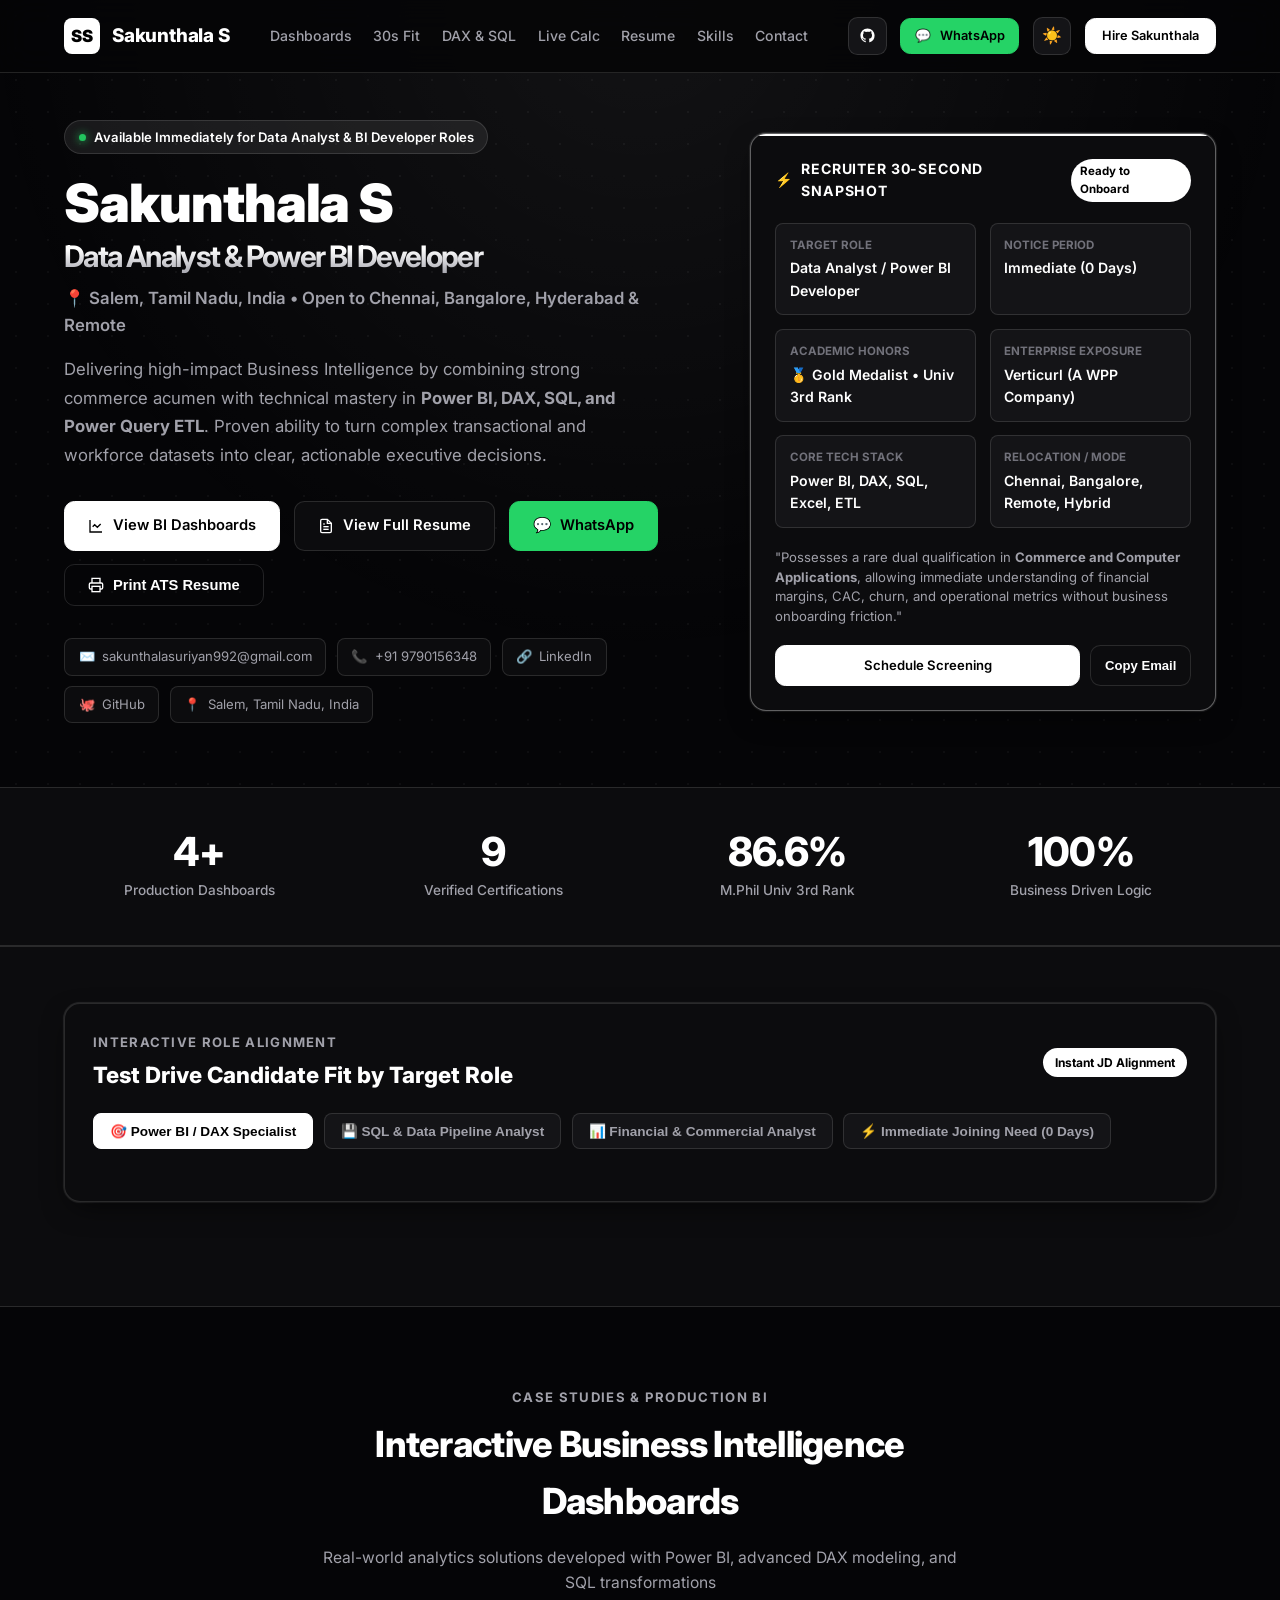
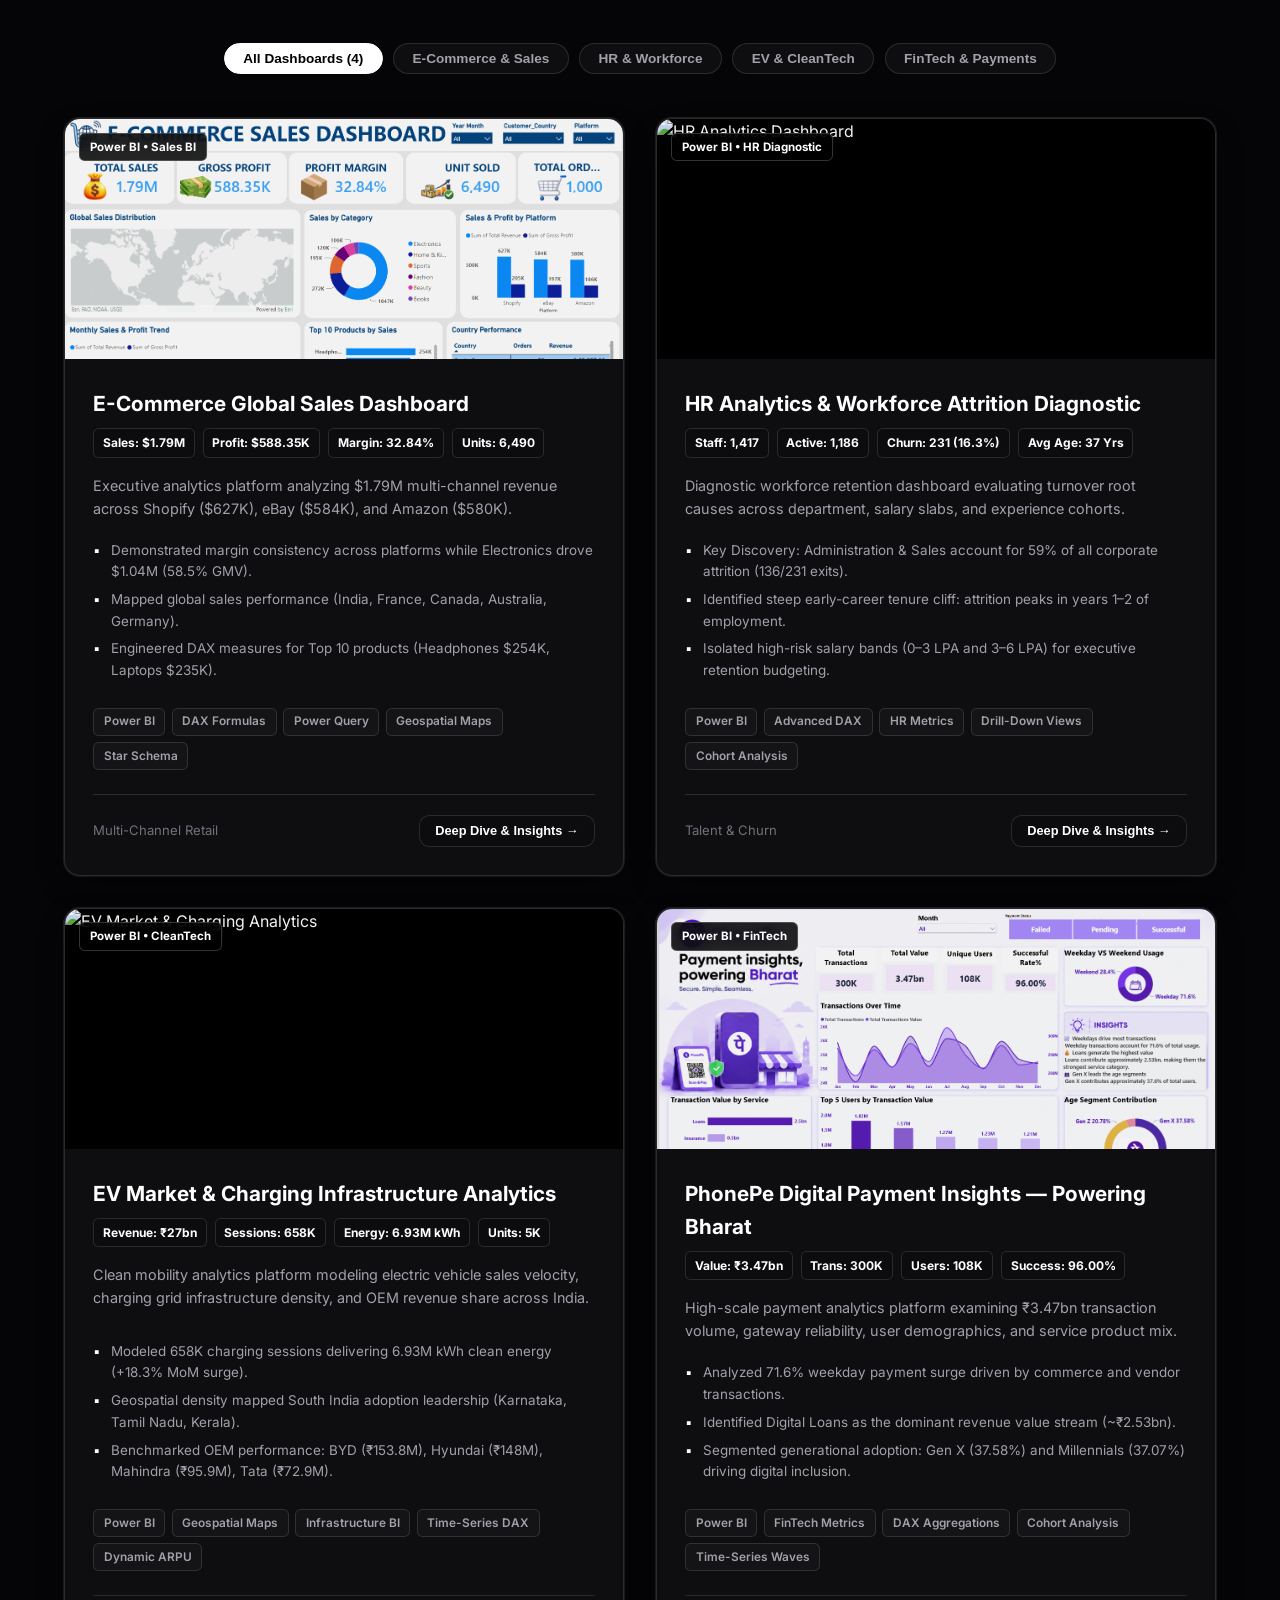
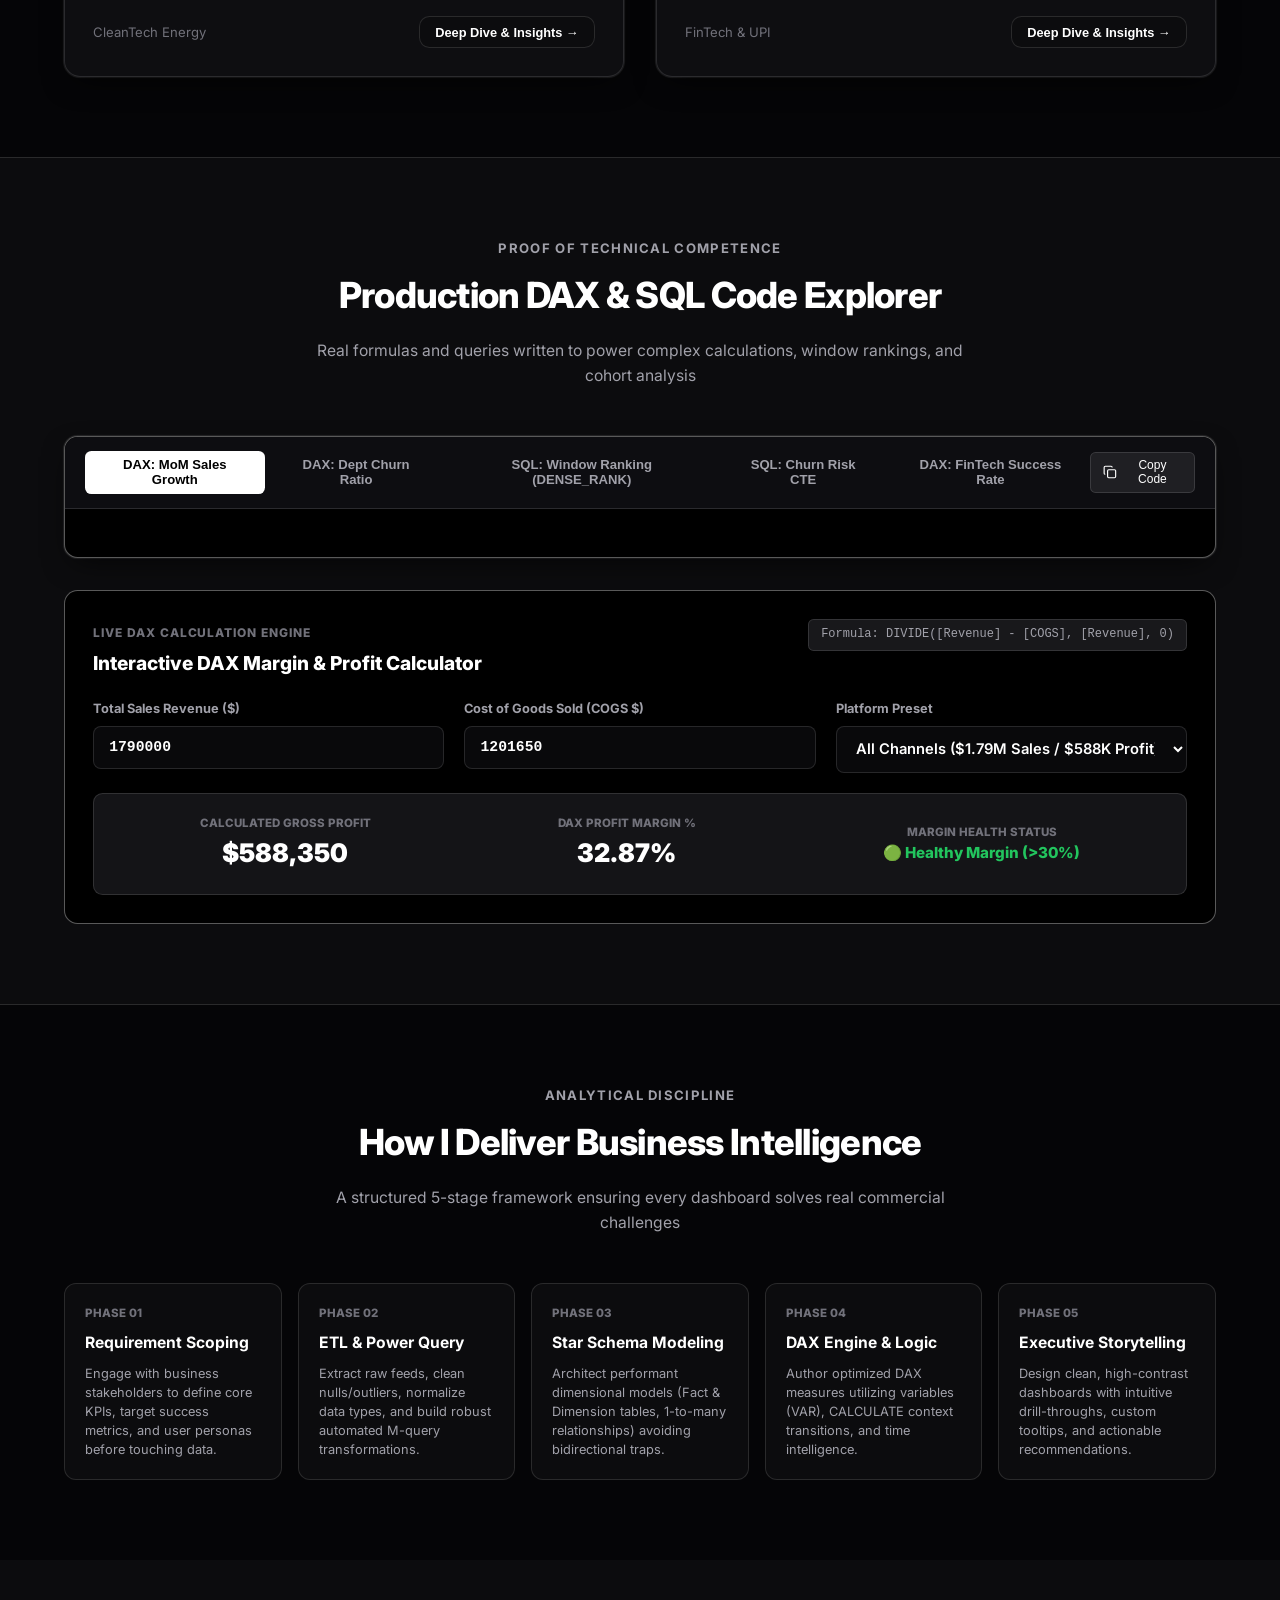
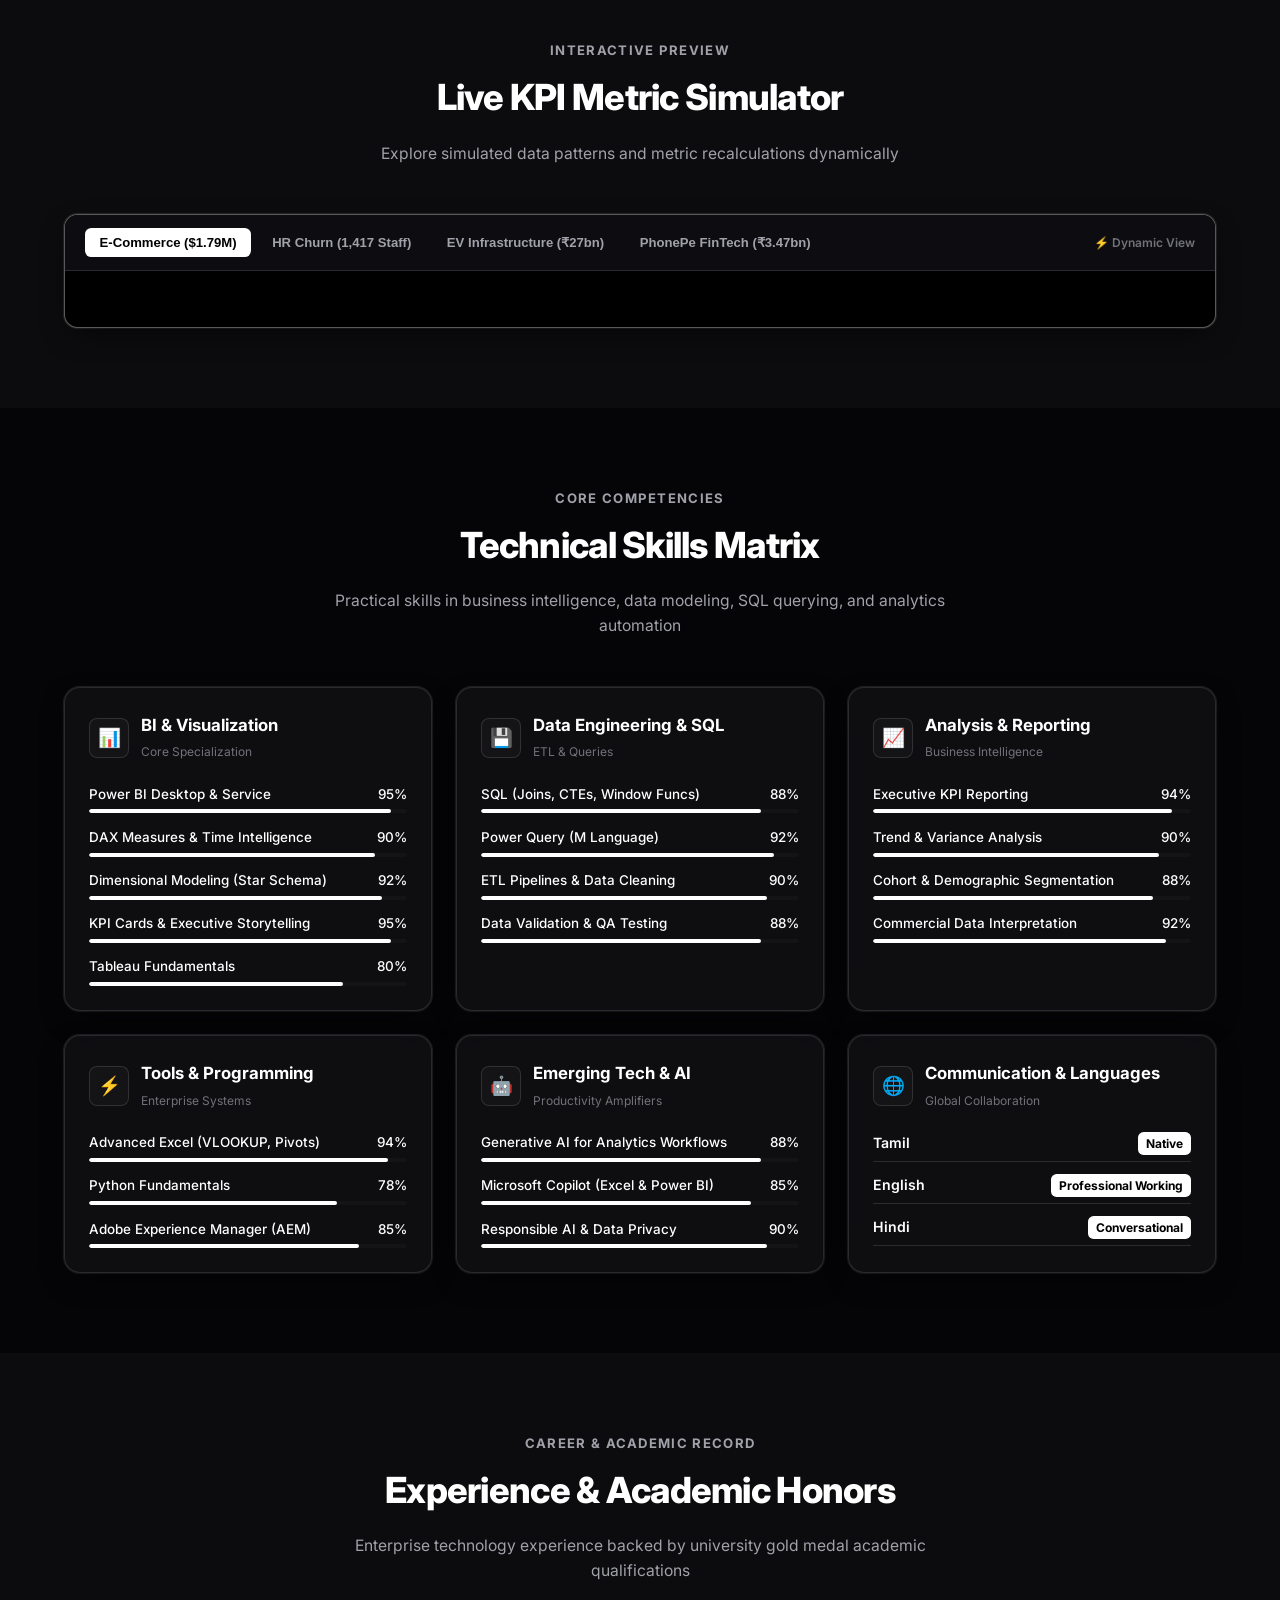
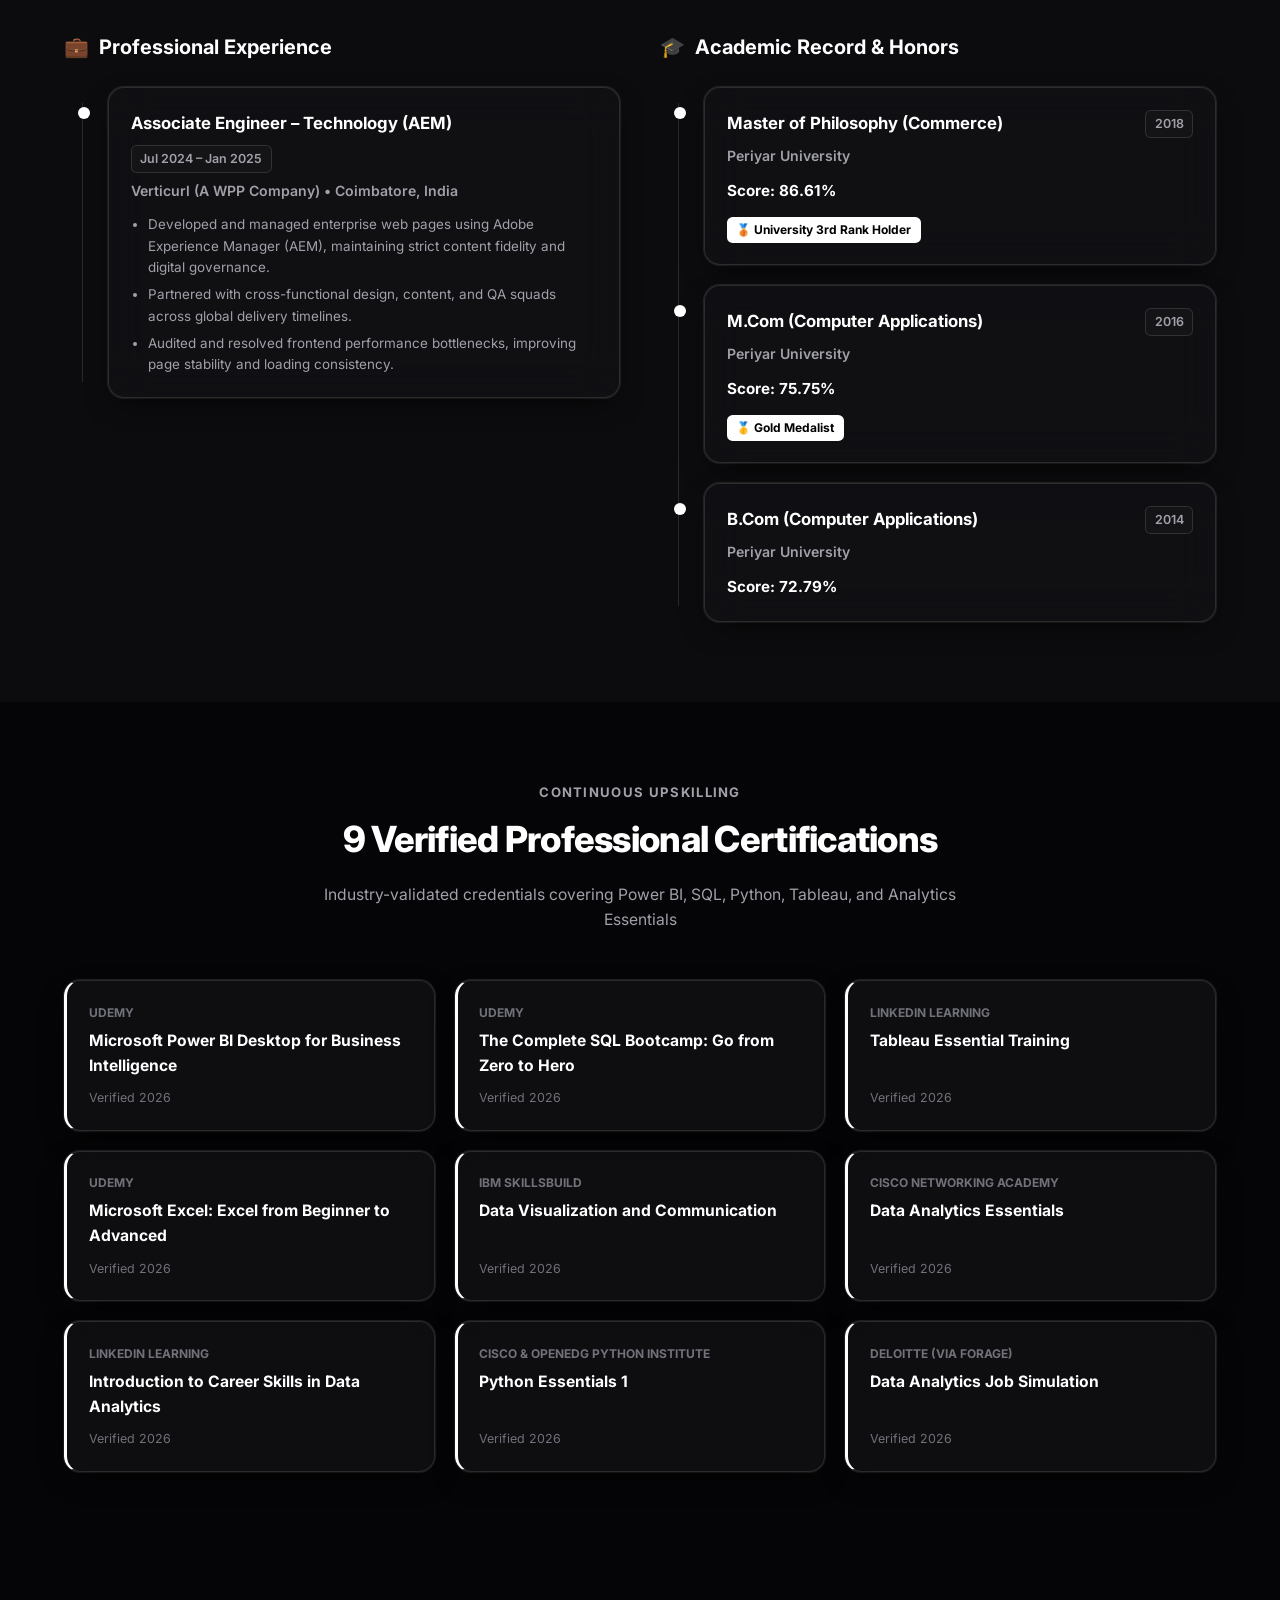
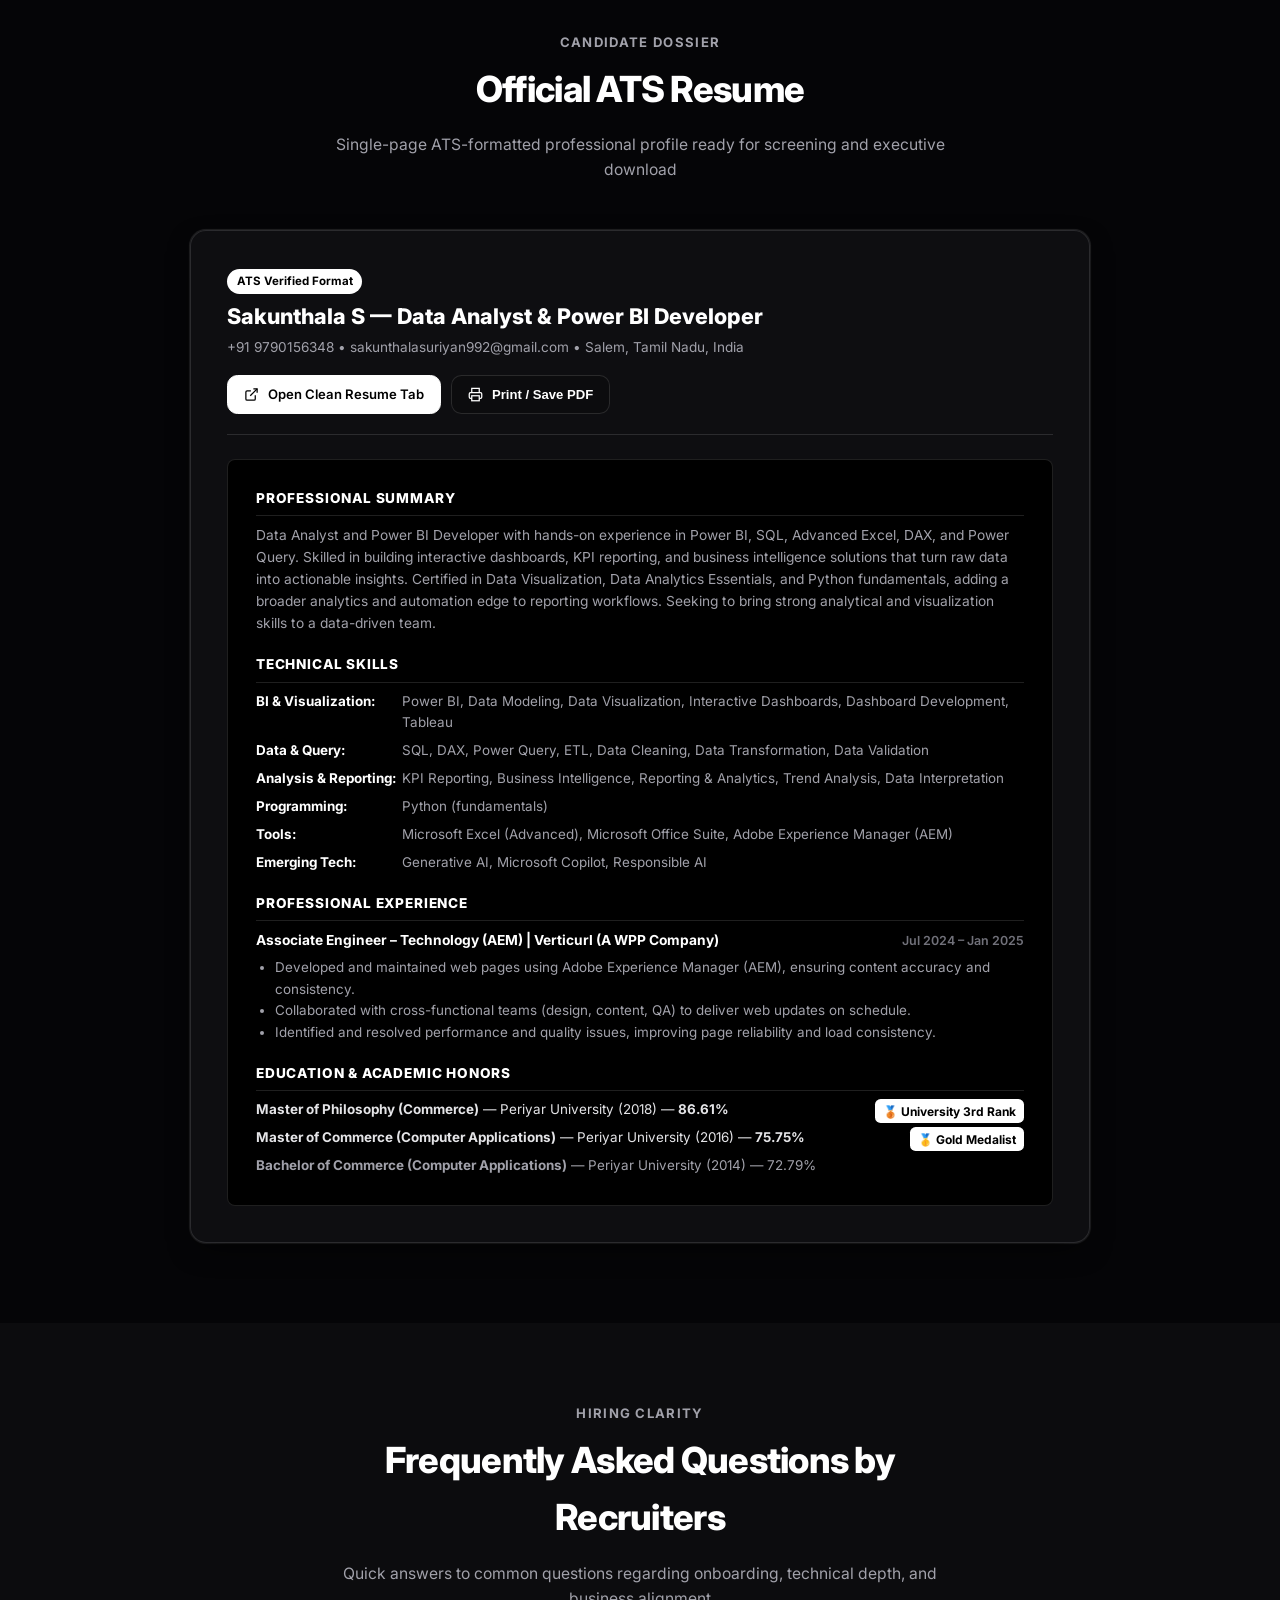
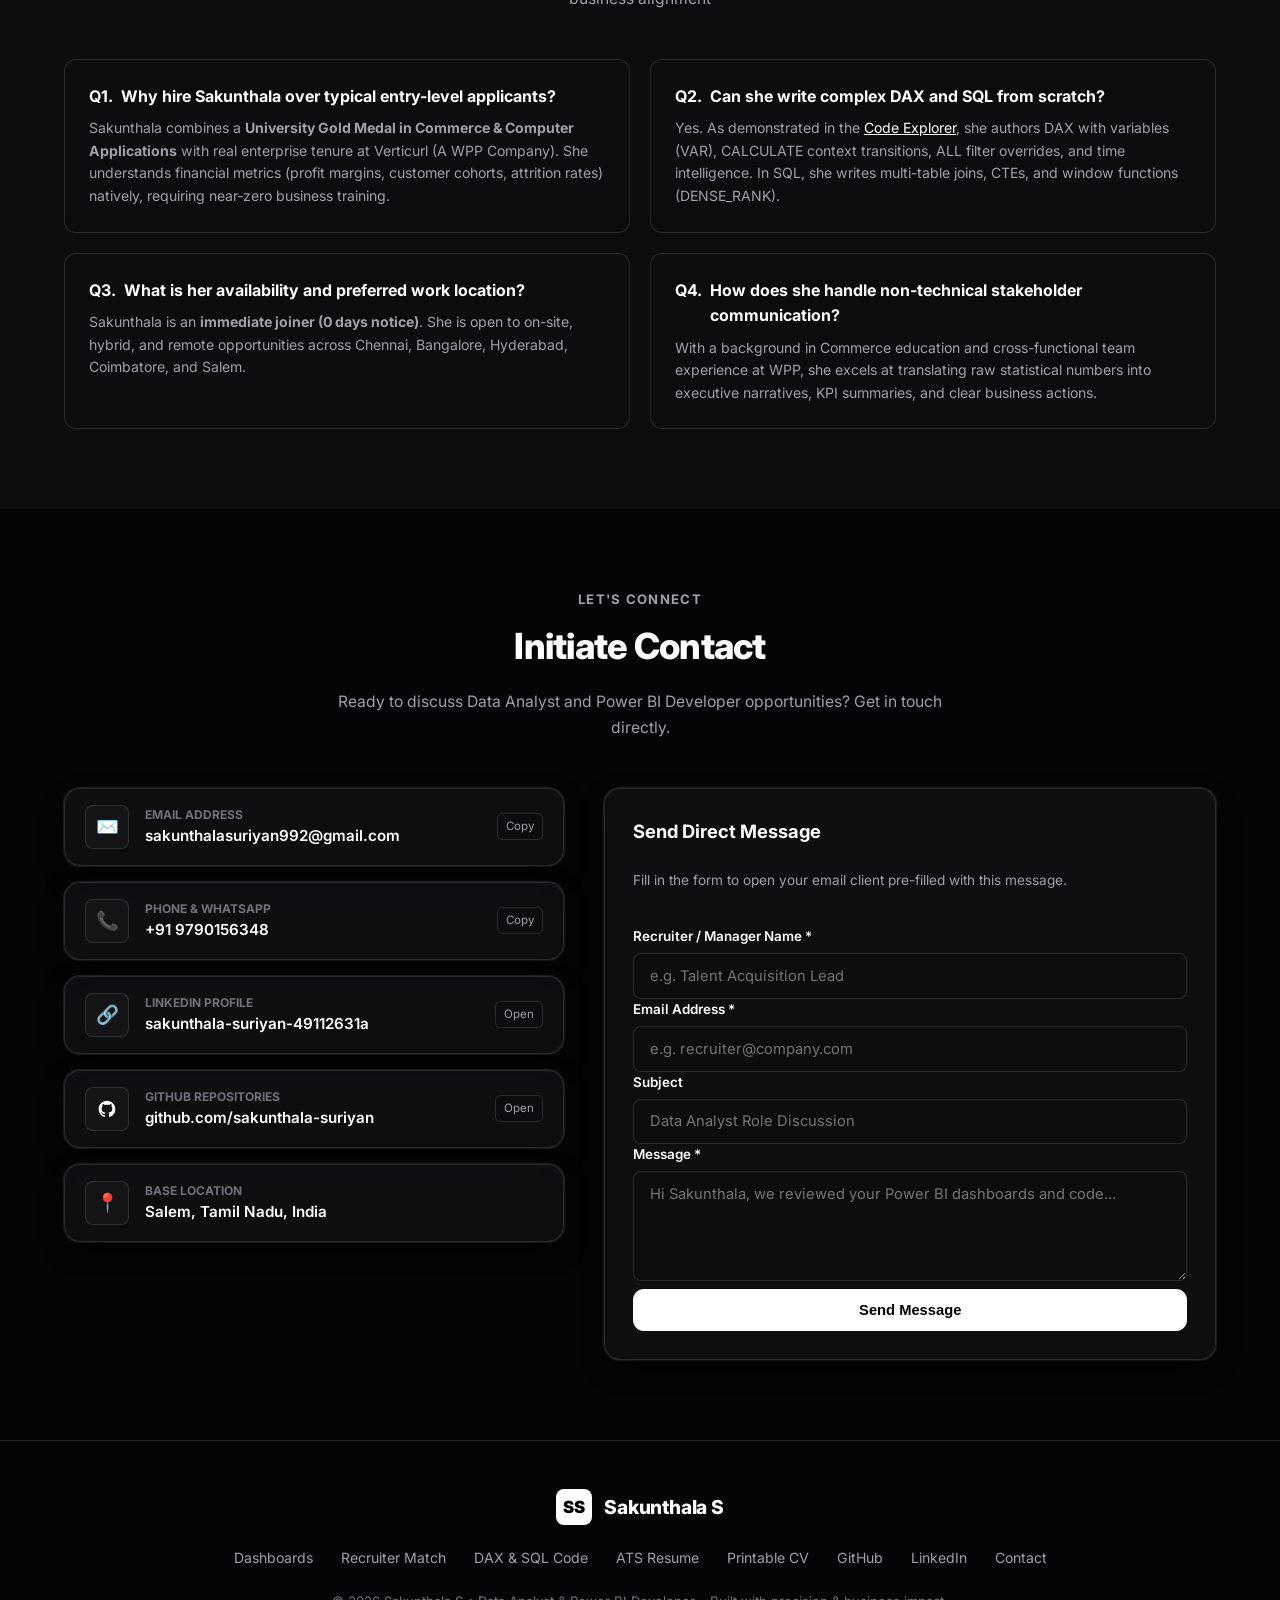
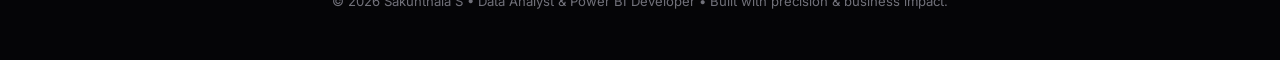
==== commit 385d1fa3: "Add files via upload" ====
--- a/index.html
+++ b/index.html
@@ -241,7 +241,7 @@
             <div class="project-img-wrap" onclick="openProjectModal('ecommerce')">
               <span class="project-badge-top">Power BI • Sales BI</span>
               <img src="file:///C:/Users/SAKUNTHALA/.gemini/antigravity/brain/1efba922-2213-4910-ad94-4e4938c1ab4b/.user_uploaded/media_1790356405820.png" 
-                   onerror="this.onerror=null; this.src='assets/images/ecommerce-dashboard.png';" 
+                   onerror="this.onerror=null; this.src='ecommerce-dashboard.png';" 
                    alt="E-Commerce Sales Dashboard" class="project-img">
               <div class="project-img-overlay">
                 <button class="overlay-btn">
@@ -293,7 +293,7 @@
             <div class="project-img-wrap" onclick="openProjectModal('hr')">
               <span class="project-badge-top">Power BI • HR Diagnostic</span>
               <img src="file:///C:/Users/SAKUNTHALA/.gemini/antigravity/brain/1efba922-2213-4910-ad94-4e4938c1ab4b/.user_uploaded/media_1790356405886.png" 
-                   onerror="this.onerror=null; this.src='assets/images/hr-dashboard.png';" 
+                   onerror="this.onerror=null; this.src='hr-dashboard.png';" 
                    alt="HR Analytics Dashboard" class="project-img">
               <div class="project-img-overlay">
                 <button class="overlay-btn">
@@ -345,7 +345,7 @@
             <div class="project-img-wrap" onclick="openProjectModal('ev')">
               <span class="project-badge-top">Power BI • CleanTech</span>
               <img src="file:///C:/Users/SAKUNTHALA/.gemini/antigravity/brain/1efba922-2213-4910-ad94-4e4938c1ab4b/.user_uploaded/media_1790356405900.png" 
-                   onerror="this.onerror=null; this.src='assets/images/ev-dashboard.png';" 
+                   onerror="this.onerror=null; this.src='ev-dashboard.png';" 
                    alt="EV Market & Charging Analytics" class="project-img">
               <div class="project-img-overlay">
                 <button class="overlay-btn">
@@ -397,7 +397,7 @@
             <div class="project-img-wrap" onclick="openProjectModal('phonepe')">
               <span class="project-badge-top">Power BI • FinTech</span>
               <img src="file:///C:/Users/SAKUNTHALA/.gemini/antigravity/brain/1efba922-2213-4910-ad94-4e4938c1ab4b/.user_uploaded/media_1790356405940.png" 
-                   onerror="this.onerror=null; this.src='assets/images/phonepe-dashboard.png';" 
+                   onerror="this.onerror=null; this.src='phonepe-dashboard.png';" 
                    alt="PhonePe Payment Insights" class="project-img">
               <div class="project-img-overlay">
                 <button class="overlay-btn">
--- a/css/style.css
+++ b/css/style.css
@@ -0,0 +1,1532 @@
+/* ==========================================================================
+   SAKUNTHALA S - PORTFOLIO STYLESHEET
+   Black & White Modern Minimalist / Executive BI Recruiter Theme
+   ========================================================================== */
+
+:root {
+  /* Black & White Monochrome Palette - Dark Mode Default */
+  --bg-primary: #050507;
+  --bg-secondary: #0c0c0e;
+  --bg-tertiary: #141417;
+  --bg-card: rgba(18, 18, 22, 0.75);
+  --bg-card-hover: rgba(28, 28, 34, 0.9);
+  
+  --border-color: rgba(255, 255, 255, 0.12);
+  --border-muted: rgba(255, 255, 255, 0.06);
+  --border-accent: rgba(255, 255, 255, 0.35);
+  --border-highlight: #ffffff;
+  
+  --text-main: #ffffff;
+  --text-secondary: #e4e4e7;
+  --text-muted: #a1a1aa;
+  --text-dim: #71717a;
+  
+  /* Monochromatic Accents */
+  --accent-white: #ffffff;
+  --accent-black: #000000;
+  --accent-silver: #d4d4d8;
+  --accent-silver-dim: rgba(255, 255, 255, 0.08);
+  
+  /* Subtle semantic indicator highlights (minimalist) */
+  --indicator-green: #22c55e;
+  --indicator-amber: #f59e0b;
+  
+  --glow-subtle: 0 0 35px rgba(255, 255, 255, 0.06);
+  --glow-card: 0 10px 30px -10px rgba(0, 0, 0, 0.8), 0 0 1px 1px rgba(255, 255, 255, 0.12);
+  --glass-blur: blur(20px);
+  --transition-fast: 0.18s cubic-bezier(0.4, 0, 0.2, 1);
+  --transition-normal: 0.28s cubic-bezier(0.4, 0, 0.2, 1);
+}
+
+/* Light Theme Variables - Crisp Swiss Editorial Monochrome */
+[data-theme="light"] {
+  --bg-primary: #ffffff;
+  --bg-secondary: #f4f4f5;
+  --bg-tertiary: #e4e4e7;
+  --bg-card: rgba(255, 255, 255, 0.95);
+  --bg-card-hover: #fafafa;
+  
+  --border-color: #e4e4e7;
+  --border-muted: #f4f4f5;
+  --border-accent: #18181b;
+  --border-highlight: #000000;
+  
+  --text-main: #09090b;
+  --text-secondary: #18181b;
+  --text-muted: #52525b;
+  --text-dim: #a1a1aa;
+  
+  --accent-white: #09090b;
+  --accent-black: #ffffff;
+  --accent-silver: #27272a;
+  --accent-silver-dim: rgba(0, 0, 0, 0.05);
+  
+  --glow-subtle: 0 4px 20px rgba(0, 0, 0, 0.06);
+  --glow-card: 0 10px 25px -5px rgba(0, 0, 0, 0.06), 0 0 1px 1px rgba(0, 0, 0, 0.08);
+}
+
+/* Base Reset & Typography */
+* {
+  margin: 0;
+  padding: 0;
+  box-sizing: border-box;
+}
+
+html {
+  scroll-behavior: smooth;
+  font-family: 'Inter', -apple-system, BlinkMacSystemFont, 'Segoe UI', Roboto, Helvetica, Arial, sans-serif;
+  color: var(--text-main);
+  background-color: var(--bg-primary);
+  transition: background-color var(--transition-normal), color var(--transition-normal);
+}
+
+body {
+  min-height: 100vh;
+  line-height: 1.6;
+  overflow-x: hidden;
+  position: relative;
+}
+
+/* Clean Monochrome Ambient Background */
+.bg-ambient {
+  position: fixed;
+  top: 0;
+  left: 0;
+  width: 100vw;
+  height: 100vh;
+  z-index: -1;
+  pointer-events: none;
+  background-image: 
+    radial-gradient(rgba(255, 255, 255, 0.04) 1px, transparent 1px),
+    radial-gradient(circle at 50% 0%, rgba(255, 255, 255, 0.06) 0%, transparent 60%);
+  background-size: 32px 32px, 100% 100%;
+}
+
+[data-theme="light"] .bg-ambient {
+  background-image: 
+    radial-gradient(rgba(0, 0, 0, 0.04) 1px, transparent 1px),
+    radial-gradient(circle at 50% 0%, rgba(0, 0, 0, 0.03) 0%, transparent 60%);
+}
+
+/* Container */
+.container {
+  width: 100%;
+  max-width: 1200px;
+  margin: 0 auto;
+  padding: 0 1.5rem;
+}
+
+/* Glass Card */
+.glass-card {
+  background: var(--bg-card);
+  backdrop-filter: var(--glass-blur);
+  -webkit-backdrop-filter: var(--glass-blur);
+  border: 1px solid var(--border-color);
+  border-radius: 1rem;
+  box-shadow: var(--glow-card);
+  transition: transform var(--transition-normal), border-color var(--transition-normal), box-shadow var(--transition-normal);
+}
+
+.glass-card:hover {
+  border-color: var(--border-accent);
+}
+
+/* Navbar */
+.navbar {
+  position: fixed;
+  top: 0;
+  left: 0;
+  width: 100%;
+  z-index: 100;
+  background: rgba(5, 5, 7, 0.85);
+  backdrop-filter: blur(16px);
+  -webkit-backdrop-filter: blur(16px);
+  border-bottom: 1px solid var(--border-color);
+  transition: all var(--transition-normal);
+}
+
+[data-theme="light"] .navbar {
+  background: rgba(255, 255, 255, 0.9);
+}
+
+.nav-container {
+  display: flex;
+  align-items: center;
+  justify-content: space-between;
+  height: 4.5rem;
+  gap: 1.25rem;
+}
+
+.nav-brand {
+  display: flex !important;
+  align-items: center !important;
+  gap: 0.75rem !important;
+  text-decoration: none !important;
+  color: var(--text-main) !important;
+  font-weight: 800 !important;
+  font-size: 1.2rem !important;
+  letter-spacing: -0.01em !important;
+  white-space: nowrap !important;
+  flex-shrink: 0 !important;
+  min-width: max-content !important;
+}
+
+.nav-brand span {
+  white-space: nowrap !important;
+  display: inline-block !important;
+  word-break: keep-all !important;
+  overflow: visible !important;
+}
+
+.brand-icon {
+  width: 2.25rem;
+  height: 2.25rem;
+  background: var(--accent-white);
+  color: var(--accent-black);
+  border-radius: 0.5rem;
+  display: flex;
+  align-items: center;
+  justify-content: center;
+  font-weight: 900;
+  font-size: 1.05rem;
+  flex-shrink: 0;
+}
+
+.nav-links {
+  display: flex;
+  align-items: center;
+  gap: 1.35rem;
+  list-style: none;
+  flex-shrink: 1;
+}
+
+.nav-links a {
+  text-decoration: none;
+  color: var(--text-muted);
+  font-size: 0.88rem;
+  font-weight: 500;
+  transition: color var(--transition-fast);
+  position: relative;
+  white-space: nowrap;
+}
+
+.nav-links a:hover,
+.nav-links a.active {
+  color: var(--text-main);
+}
+
+.nav-links a.active::after {
+  content: '';
+  position: absolute;
+  bottom: -4px;
+  left: 0;
+  width: 100%;
+  height: 2px;
+  background: var(--text-main);
+  border-radius: 2px;
+}
+
+/* WhatsApp Direct CTA Button */
+.btn-whatsapp {
+  background: #25d366;
+  color: #000;
+  font-weight: 700;
+  border: 1px solid #25d366;
+  display: inline-flex;
+  align-items: center;
+  gap: 0.45rem;
+}
+
+.btn-whatsapp:hover {
+  background: #20ba5a;
+  transform: translateY(-2px);
+}
+
+/* Interactive Candidate Fit Matcher */
+.fit-matcher-box {
+  background: var(--bg-secondary);
+  border: 1px solid var(--border-color);
+  border-radius: 1rem;
+  padding: 1.75rem;
+  margin-bottom: 3rem;
+}
+
+.fit-tabs-row {
+  display: flex;
+  gap: 0.65rem;
+  flex-wrap: wrap;
+  margin-bottom: 1.5rem;
+}
+
+.fit-tab-btn {
+  background: var(--bg-tertiary);
+  border: 1px solid var(--border-color);
+  color: var(--text-muted);
+  padding: 0.55rem 1rem;
+  border-radius: 0.5rem;
+  font-size: 0.85rem;
+  font-weight: 600;
+  cursor: pointer;
+  transition: all var(--transition-fast);
+}
+
+.fit-tab-btn:hover {
+  color: var(--text-main);
+  border-color: var(--border-accent);
+}
+
+.fit-tab-btn.active {
+  background: var(--accent-white);
+  color: var(--accent-black);
+  border-color: var(--accent-white);
+}
+
+.fit-details-grid {
+  display: grid;
+  grid-template-columns: 1.3fr 0.7fr;
+  gap: 1.5rem;
+  align-items: center;
+}
+
+/* Interactive DAX Calculator Widget */
+.calc-card {
+  background: #000000;
+  border: 1px solid var(--border-accent);
+  border-radius: 0.85rem;
+  padding: 1.75rem;
+  margin-top: 2rem;
+}
+
+.calc-inputs-grid {
+  display: grid;
+  grid-template-columns: 1fr 1fr 1fr;
+  gap: 1.25rem;
+  margin-bottom: 1.25rem;
+}
+
+.calc-result-box {
+  background: var(--bg-tertiary);
+  border: 1px solid var(--border-color);
+  border-radius: 0.6rem;
+  padding: 1.25rem;
+  display: flex;
+  align-items: center;
+  justify-content: space-between;
+}
+
+.nav-actions {
+  display: flex;
+  align-items: center;
+  gap: 0.85rem;
+}
+
+.theme-toggle-btn {
+  background: var(--bg-tertiary);
+  border: 1px solid var(--border-color);
+  color: var(--text-main);
+  width: 2.4rem;
+  height: 2.4rem;
+  border-radius: 0.6rem;
+  cursor: pointer;
+  display: flex;
+  align-items: center;
+  justify-content: center;
+  font-size: 1rem;
+  transition: all var(--transition-fast);
+}
+
+.theme-toggle-btn:hover {
+  border-color: var(--border-accent);
+  background: var(--bg-card-hover);
+}
+
+/* Buttons */
+.btn {
+  display: inline-flex;
+  align-items: center;
+  justify-content: center;
+  gap: 0.55rem;
+  padding: 0.75rem 1.45rem;
+  border-radius: 0.65rem;
+  font-size: 0.92rem;
+  font-weight: 600;
+  text-decoration: none;
+  transition: all var(--transition-fast);
+  cursor: pointer;
+}
+
+.btn-primary {
+  background: var(--accent-white);
+  color: var(--accent-black);
+  border: 1px solid var(--accent-white);
+}
+
+.btn-primary:hover {
+  opacity: 0.9;
+  transform: translateY(-2px);
+}
+
+.btn-secondary {
+  background: var(--bg-secondary);
+  color: var(--text-main);
+  border: 1px solid var(--border-color);
+}
+
+.btn-secondary:hover {
+  background: var(--bg-tertiary);
+  border-color: var(--border-accent);
+  transform: translateY(-2px);
+}
+
+.btn-outline {
+  background: transparent;
+  color: var(--text-main);
+  border: 1px solid var(--border-color);
+}
+
+.btn-outline:hover {
+  border-color: var(--text-main);
+  background: var(--accent-silver-dim);
+}
+
+/* Badge Tags */
+.badge-tag {
+  display: inline-flex;
+  align-items: center;
+  gap: 0.5rem;
+  padding: 0.35rem 0.85rem;
+  border-radius: 9999px;
+  background: var(--accent-silver-dim);
+  border: 1px solid var(--border-color);
+  color: var(--text-main);
+  font-size: 0.82rem;
+  font-weight: 600;
+  margin-bottom: 1.25rem;
+}
+
+.badge-pulse {
+  width: 0.45rem;
+  height: 0.45rem;
+  border-radius: 50%;
+  background: var(--indicator-green);
+  box-shadow: 0 0 8px var(--indicator-green);
+  animation: pulse 2s infinite;
+}
+
+@keyframes pulse {
+  0% { transform: scale(0.9); opacity: 0.8; }
+  50% { transform: scale(1.3); opacity: 1; }
+  100% { transform: scale(0.9); opacity: 0.8; }
+}
+
+/* Hero Section */
+.hero {
+  padding-top: 7.5rem;
+  padding-bottom: 4rem;
+  position: relative;
+}
+
+.hero-grid {
+  display: grid;
+  grid-template-columns: 1.15fr 0.85fr;
+  gap: 3.5rem;
+  align-items: center;
+}
+
+.hero-title {
+  font-size: 3.4rem;
+  font-weight: 800;
+  line-height: 1.12;
+  letter-spacing: -0.03em;
+  margin-bottom: 0.85rem;
+  color: var(--text-main);
+}
+
+.gradient-text {
+  background: linear-gradient(180deg, #ffffff 30%, #a1a1aa 100%);
+  -webkit-background-clip: text;
+  -webkit-text-fill-color: transparent;
+}
+
+[data-theme="light"] .gradient-text {
+  background: linear-gradient(180deg, #09090b 30%, #52525b 100%);
+  -webkit-background-clip: text;
+  -webkit-text-fill-color: transparent;
+}
+
+.hero-role {
+  font-size: 1.25rem;
+  font-weight: 600;
+  color: var(--text-muted);
+  margin-bottom: 1.25rem;
+  display: flex;
+  align-items: center;
+  gap: 0.65rem;
+}
+
+.hero-summary {
+  font-size: 1.05rem;
+  color: var(--text-muted);
+  line-height: 1.7;
+  margin-bottom: 2rem;
+  max-width: 600px;
+}
+
+.hero-ctas {
+  display: flex;
+  flex-wrap: wrap;
+  gap: 0.85rem;
+  margin-bottom: 2rem;
+}
+
+.hero-contact-chips {
+  display: flex;
+  flex-wrap: wrap;
+  gap: 0.65rem;
+}
+
+.contact-chip {
+  display: inline-flex;
+  align-items: center;
+  gap: 0.45rem;
+  padding: 0.45rem 0.85rem;
+  border-radius: 0.5rem;
+  background: var(--bg-secondary);
+  border: 1px solid var(--border-color);
+  color: var(--text-muted);
+  font-size: 0.82rem;
+  text-decoration: none;
+  transition: all var(--transition-fast);
+}
+
+.contact-chip:hover {
+  color: var(--text-main);
+  border-color: var(--border-accent);
+  background: var(--bg-tertiary);
+}
+
+/* Recruiter Match Fast-Track Card (Fresher Extra #1) */
+.recruiter-fasttrack {
+  background: var(--bg-secondary);
+  border: 1px solid var(--border-accent);
+  border-radius: 1rem;
+  padding: 1.5rem;
+  position: relative;
+  overflow: hidden;
+}
+
+.recruiter-fasttrack::before {
+  content: '';
+  position: absolute;
+  top: 0;
+  left: 0;
+  right: 0;
+  height: 2px;
+  background: var(--text-main);
+}
+
+.fasttrack-header {
+  display: flex;
+  align-items: center;
+  justify-content: space-between;
+  margin-bottom: 1.25rem;
+}
+
+.fasttrack-title {
+  font-size: 0.88rem;
+  font-weight: 700;
+  text-transform: uppercase;
+  letter-spacing: 0.06em;
+  color: var(--text-main);
+  display: flex;
+  align-items: center;
+  gap: 0.45rem;
+}
+
+.fasttrack-badge {
+  font-size: 0.72rem;
+  font-weight: 700;
+  background: var(--accent-white);
+  color: var(--accent-black);
+  padding: 0.2rem 0.6rem;
+  border-radius: 9999px;
+}
+
+.fasttrack-checklist {
+  display: grid;
+  grid-template-columns: 1fr 1fr;
+  gap: 0.85rem;
+  margin-bottom: 1.25rem;
+}
+
+.check-item {
+  display: flex;
+  flex-direction: column;
+  background: var(--bg-tertiary);
+  border: 1px solid var(--border-color);
+  padding: 0.75rem 0.85rem;
+  border-radius: 0.5rem;
+}
+
+.check-label {
+  font-size: 0.72rem;
+  color: var(--text-dim);
+  text-transform: uppercase;
+  font-weight: 700;
+  margin-bottom: 0.2rem;
+}
+
+.check-value {
+  font-size: 0.88rem;
+  font-weight: 600;
+  color: var(--text-main);
+}
+
+/* Quick KPI Numbers Strip */
+.kpi-section {
+  padding: 2.25rem 0;
+  border-top: 1px solid var(--border-color);
+  border-bottom: 1px solid var(--border-color);
+  background: var(--bg-secondary);
+}
+
+.kpi-grid {
+  display: grid;
+  grid-template-columns: repeat(4, 1fr);
+  gap: 1.5rem;
+  text-align: center;
+}
+
+.kpi-item {
+  padding: 0.5rem;
+}
+
+.kpi-number {
+  font-size: 2.5rem;
+  font-weight: 800;
+  color: var(--text-main);
+  line-height: 1;
+  margin-bottom: 0.45rem;
+  letter-spacing: -0.02em;
+}
+
+.kpi-label {
+  font-size: 0.85rem;
+  color: var(--text-muted);
+  font-weight: 500;
+}
+
+/* Section Common */
+.section {
+  padding: 5rem 0;
+  position: relative;
+}
+
+.section-header {
+  text-align: center;
+  max-width: 650px;
+  margin: 0 auto 3rem auto;
+}
+
+.section-tag {
+  font-size: 0.82rem;
+  font-weight: 700;
+  text-transform: uppercase;
+  letter-spacing: 0.1em;
+  color: var(--text-muted);
+  margin-bottom: 0.5rem;
+}
+
+.section-title {
+  font-size: 2.25rem;
+  font-weight: 800;
+  letter-spacing: -0.02em;
+  margin-bottom: 0.85rem;
+  color: var(--text-main);
+}
+
+.section-desc {
+  font-size: 0.98rem;
+  color: var(--text-muted);
+}
+
+/* Methodology / How I Work (Fresher Extra #2) */
+.pipeline-grid {
+  display: grid;
+  grid-template-columns: repeat(5, 1fr);
+  gap: 1rem;
+}
+
+.pipeline-card {
+  background: var(--bg-secondary);
+  border: 1px solid var(--border-color);
+  border-radius: 0.75rem;
+  padding: 1.25rem;
+  display: flex;
+  flex-direction: column;
+  position: relative;
+  transition: all var(--transition-fast);
+}
+
+.pipeline-card:hover {
+  border-color: var(--border-accent);
+  transform: translateY(-3px);
+}
+
+.pipeline-step {
+  font-size: 0.72rem;
+  font-weight: 800;
+  color: var(--text-dim);
+  margin-bottom: 0.5rem;
+}
+
+.pipeline-title {
+  font-size: 0.98rem;
+  font-weight: 700;
+  color: var(--text-main);
+  margin-bottom: 0.5rem;
+}
+
+.pipeline-desc {
+  font-size: 0.8rem;
+  color: var(--text-muted);
+  line-height: 1.5;
+}
+
+/* Filter Bar */
+.filter-bar {
+  display: flex;
+  justify-content: center;
+  gap: 0.65rem;
+  flex-wrap: wrap;
+  margin-bottom: 2.75rem;
+}
+
+.filter-btn {
+  background: var(--bg-card);
+  border: 1px solid var(--border-color);
+  color: var(--text-muted);
+  padding: 0.45rem 1.15rem;
+  border-radius: 9999px;
+  font-size: 0.85rem;
+  font-weight: 600;
+  cursor: pointer;
+  transition: all var(--transition-fast);
+}
+
+.filter-btn:hover {
+  color: var(--text-main);
+  border-color: var(--border-accent);
+}
+
+.filter-btn.active {
+  background: var(--accent-white);
+  color: var(--accent-black);
+  border-color: var(--accent-white);
+}
+
+/* Projects Grid */
+.projects-grid {
+  display: grid;
+  grid-template-columns: repeat(2, 1fr);
+  gap: 2rem;
+}
+
+.project-card {
+  display: flex;
+  flex-direction: column;
+  overflow: hidden;
+  height: 100%;
+}
+
+.project-img-wrap {
+  position: relative;
+  width: 100%;
+  height: 240px;
+  background: #000;
+  overflow: hidden;
+  cursor: pointer;
+}
+
+.project-img {
+  width: 100%;
+  height: 100%;
+  object-fit: cover;
+  object-position: top;
+  filter: contrast(105%) brightness(95%);
+  transition: transform 0.4s ease;
+}
+
+.project-card:hover .project-img {
+  transform: scale(1.03);
+}
+
+.project-img-overlay {
+  position: absolute;
+  inset: 0;
+  background: rgba(0, 0, 0, 0.7);
+  display: flex;
+  align-items: center;
+  justify-content: center;
+  gap: 0.75rem;
+  opacity: 0;
+  backdrop-filter: blur(4px);
+  transition: opacity var(--transition-fast);
+}
+
+.project-img-wrap:hover .project-img-overlay {
+  opacity: 1;
+}
+
+.overlay-btn {
+  background: var(--accent-white);
+  color: var(--accent-black);
+  padding: 0.6rem 1.1rem;
+  border-radius: 0.5rem;
+  font-size: 0.85rem;
+  font-weight: 700;
+  display: inline-flex;
+  align-items: center;
+  gap: 0.4rem;
+  border: none;
+  cursor: pointer;
+}
+
+.project-badge-top {
+  position: absolute;
+  top: 0.85rem;
+  left: 0.85rem;
+  padding: 0.25rem 0.65rem;
+  background: rgba(0, 0, 0, 0.85);
+  backdrop-filter: blur(8px);
+  border: 1px solid rgba(255, 255, 255, 0.2);
+  border-radius: 0.35rem;
+  font-size: 0.72rem;
+  font-weight: 700;
+  color: #fff;
+  z-index: 2;
+}
+
+.project-body {
+  padding: 1.75rem;
+  display: flex;
+  flex-direction: column;
+  flex-grow: 1;
+}
+
+.project-title {
+  font-size: 1.3rem;
+  font-weight: 700;
+  margin-bottom: 0.5rem;
+  color: var(--text-main);
+}
+
+.project-kpi-row {
+  display: flex;
+  flex-wrap: wrap;
+  gap: 0.5rem;
+  margin-bottom: 1rem;
+}
+
+.kpi-chip {
+  font-size: 0.75rem;
+  font-weight: 700;
+  padding: 0.25rem 0.55rem;
+  border-radius: 0.35rem;
+  background: var(--bg-secondary);
+  border: 1px solid var(--border-color);
+  color: var(--text-main);
+}
+
+.kpi-chip span {
+  color: var(--accent-white);
+}
+
+.project-desc {
+  font-size: 0.9rem;
+  color: var(--text-muted);
+  line-height: 1.6;
+  margin-bottom: 1.25rem;
+  flex-grow: 1;
+}
+
+.project-bullets {
+  list-style: none;
+  margin-bottom: 1.25rem;
+  font-size: 0.84rem;
+  color: var(--text-muted);
+}
+
+.project-bullets li {
+  position: relative;
+  padding-left: 1.15rem;
+  margin-bottom: 0.4rem;
+}
+
+.project-bullets li::before {
+  content: '▪';
+  position: absolute;
+  left: 0;
+  color: var(--text-main);
+}
+
+.project-tech-tags {
+  display: flex;
+  flex-wrap: wrap;
+  gap: 0.4rem;
+  margin-bottom: 1.5rem;
+}
+
+.tech-pill {
+  font-size: 0.74rem;
+  font-weight: 600;
+  padding: 0.22rem 0.6rem;
+  border-radius: 0.35rem;
+  background: var(--bg-tertiary);
+  border: 1px solid var(--border-color);
+  color: var(--text-muted);
+}
+
+.project-footer {
+  display: flex;
+  align-items: center;
+  justify-content: space-between;
+  padding-top: 1.25rem;
+  border-top: 1px solid var(--border-color);
+}
+
+/* Interactive SQL & DAX Code Explorer (Fresher Extra #3) */
+.code-explorer-section {
+  background: var(--bg-secondary);
+  border-top: 1px solid var(--border-color);
+  border-bottom: 1px solid var(--border-color);
+}
+
+.code-window {
+  border-radius: 0.85rem;
+  overflow: hidden;
+  border: 1px solid var(--border-accent);
+  background: #000000;
+  box-shadow: var(--glow-card);
+}
+
+.code-header {
+  display: flex;
+  align-items: center;
+  justify-content: space-between;
+  padding: 0.85rem 1.25rem;
+  background: #0d0d11;
+  border-bottom: 1px solid var(--border-color);
+}
+
+.code-tabs {
+  display: flex;
+  gap: 0.4rem;
+  overflow-x: auto;
+}
+
+.code-tab-btn {
+  background: transparent;
+  border: 1px solid transparent;
+  color: var(--text-muted);
+  font-size: 0.82rem;
+  font-weight: 600;
+  padding: 0.35rem 0.85rem;
+  border-radius: 0.4rem;
+  cursor: pointer;
+  transition: all var(--transition-fast);
+}
+
+.code-tab-btn:hover {
+  color: var(--text-main);
+  background: rgba(255, 255, 255, 0.05);
+}
+
+.code-tab-btn.active {
+  background: var(--accent-white);
+  color: var(--accent-black);
+}
+
+.code-content-box {
+  padding: 1.5rem;
+  font-family: 'JetBrains Mono', monospace;
+  font-size: 0.85rem;
+  line-height: 1.7;
+  color: #e4e4e7;
+  overflow-x: auto;
+}
+
+.copy-code-btn {
+  background: #1f1f23;
+  border: 1px solid var(--border-color);
+  color: #fff;
+  padding: 0.35rem 0.75rem;
+  border-radius: 0.35rem;
+  font-size: 0.75rem;
+  cursor: pointer;
+  display: inline-flex;
+  align-items: center;
+  gap: 0.35rem;
+}
+
+.copy-code-btn:hover {
+  background: #27272a;
+}
+
+/* Skills Matrix */
+.skills-grid {
+  display: grid;
+  grid-template-columns: repeat(3, 1fr);
+  gap: 1.5rem;
+}
+
+.skill-cat-card {
+  padding: 1.5rem;
+  display: flex;
+  flex-direction: column;
+}
+
+.skill-cat-header {
+  display: flex;
+  align-items: center;
+  gap: 0.75rem;
+  margin-bottom: 1.25rem;
+}
+
+.skill-icon-wrap {
+  width: 2.5rem;
+  height: 2.5rem;
+  border-radius: 0.5rem;
+  background: var(--bg-tertiary);
+  border: 1px solid var(--border-color);
+  display: flex;
+  align-items: center;
+  justify-content: center;
+  font-size: 1.15rem;
+}
+
+.skill-cat-title {
+  font-size: 1.05rem;
+  font-weight: 700;
+  color: var(--text-main);
+}
+
+.skill-items-list {
+  display: flex;
+  flex-direction: column;
+  gap: 0.85rem;
+}
+
+.skill-row-info {
+  display: flex;
+  justify-content: space-between;
+  font-size: 0.84rem;
+  font-weight: 500;
+  margin-bottom: 0.25rem;
+}
+
+.skill-progress-bg {
+  width: 100%;
+  height: 4px;
+  background: var(--bg-tertiary);
+  border-radius: 9999px;
+  overflow: hidden;
+}
+
+.skill-progress-bar {
+  height: 100%;
+  border-radius: 9999px;
+  background: var(--text-main);
+}
+
+/* Timeline & Education */
+.timeline-grid {
+  display: grid;
+  grid-template-columns: 1fr 1fr;
+  gap: 2.5rem;
+}
+
+.timeline-column-title {
+  font-size: 1.25rem;
+  font-weight: 700;
+  margin-bottom: 1.5rem;
+  display: flex;
+  align-items: center;
+  gap: 0.65rem;
+}
+
+.timeline-list {
+  display: flex;
+  flex-direction: column;
+  gap: 1.25rem;
+  position: relative;
+}
+
+.timeline-list::before {
+  content: '';
+  position: absolute;
+  top: 1rem;
+  bottom: 1rem;
+  left: 1.15rem;
+  width: 1px;
+  background: var(--border-color);
+}
+
+.timeline-item {
+  position: relative;
+  padding-left: 2.75rem;
+}
+
+.timeline-dot {
+  position: absolute;
+  left: 0.85rem;
+  top: 1.25rem;
+  width: 0.75rem;
+  height: 0.75rem;
+  border-radius: 50%;
+  background: var(--text-main);
+  z-index: 2;
+}
+
+.timeline-card {
+  padding: 1.35rem;
+}
+
+.timeline-header {
+  display: flex;
+  justify-content: space-between;
+  align-items: flex-start;
+  margin-bottom: 0.4rem;
+  flex-wrap: wrap;
+  gap: 0.5rem;
+}
+
+.timeline-role {
+  font-size: 1.05rem;
+  font-weight: 700;
+  color: var(--text-main);
+}
+
+.timeline-period {
+  font-size: 0.78rem;
+  font-weight: 600;
+  padding: 0.2rem 0.55rem;
+  background: var(--bg-tertiary);
+  border: 1px solid var(--border-color);
+  color: var(--text-muted);
+  border-radius: 0.35rem;
+}
+
+.timeline-org {
+  font-size: 0.88rem;
+  font-weight: 600;
+  color: var(--text-muted);
+  margin-bottom: 0.75rem;
+}
+
+.timeline-body {
+  font-size: 0.84rem;
+  color: var(--text-muted);
+}
+
+.timeline-body ul {
+  padding-left: 1.1rem;
+  display: flex;
+  flex-direction: column;
+  gap: 0.35rem;
+}
+
+.honors-badge {
+  display: inline-flex;
+  align-items: center;
+  gap: 0.35rem;
+  font-size: 0.75rem;
+  font-weight: 700;
+  padding: 0.2rem 0.6rem;
+  border-radius: 0.35rem;
+  background: var(--accent-white);
+  color: var(--accent-black);
+  margin-top: 0.5rem;
+}
+
+/* Certifications Grid */
+.cert-grid {
+  display: grid;
+  grid-template-columns: repeat(3, 1fr);
+  gap: 1.25rem;
+}
+
+.cert-card {
+  padding: 1.35rem;
+  display: flex;
+  flex-direction: column;
+  justify-content: space-between;
+  border-left: 3px solid var(--text-main);
+}
+
+.cert-issuer {
+  font-size: 0.75rem;
+  font-weight: 700;
+  text-transform: uppercase;
+  color: var(--text-dim);
+  margin-bottom: 0.35rem;
+}
+
+.cert-title {
+  font-size: 0.98rem;
+  font-weight: 700;
+  color: var(--text-main);
+  margin-bottom: 0.65rem;
+}
+
+.cert-year {
+  font-size: 0.78rem;
+  color: var(--text-dim);
+}
+
+/* Recruiter FAQ Section (Fresher Extra #4) */
+.faq-grid {
+  display: grid;
+  grid-template-columns: 1fr 1fr;
+  gap: 1.25rem;
+}
+
+.faq-card {
+  padding: 1.5rem;
+  background: var(--bg-secondary);
+  border: 1px solid var(--border-color);
+  border-radius: 0.75rem;
+}
+
+.faq-q {
+  font-size: 1rem;
+  font-weight: 700;
+  color: var(--text-main);
+  margin-bottom: 0.5rem;
+  display: flex;
+  align-items: flex-start;
+  gap: 0.5rem;
+}
+
+.faq-a {
+  font-size: 0.88rem;
+  color: var(--text-muted);
+  line-height: 1.6;
+}
+
+/* Contact Grid */
+.contact-grid {
+  display: grid;
+  grid-template-columns: 0.9fr 1.1fr;
+  gap: 2.5rem;
+  align-items: flex-start;
+}
+
+.contact-info-list {
+  display: flex;
+  flex-direction: column;
+  gap: 1rem;
+  margin-bottom: 1.5rem;
+}
+
+.contact-info-card {
+  display: flex;
+  align-items: center;
+  gap: 1rem;
+  padding: 1rem 1.25rem;
+  text-decoration: none;
+  color: inherit;
+}
+
+.contact-icon-box {
+  width: 2.75rem;
+  height: 2.75rem;
+  border-radius: 0.5rem;
+  background: var(--bg-tertiary);
+  border: 1px solid var(--border-color);
+  color: var(--text-main);
+  display: flex;
+  align-items: center;
+  justify-content: center;
+  font-size: 1.15rem;
+  flex-shrink: 0;
+}
+
+.contact-label {
+  font-size: 0.75rem;
+  text-transform: uppercase;
+  color: var(--text-dim);
+  font-weight: 700;
+}
+
+.contact-val {
+  font-size: 0.95rem;
+  font-weight: 600;
+  color: var(--text-main);
+}
+
+.copy-badge {
+  margin-left: auto;
+  font-size: 0.72rem;
+  padding: 0.2rem 0.5rem;
+  background: var(--bg-secondary);
+  border: 1px solid var(--border-color);
+  border-radius: 0.35rem;
+  color: var(--text-muted);
+}
+
+.contact-form {
+  padding: 1.75rem;
+  display: flex;
+  flex-direction: column;
+  gap: 1.15rem;
+}
+
+.form-group {
+  display: flex;
+  flex-direction: column;
+  gap: 0.35rem;
+}
+
+.form-label {
+  font-size: 0.84rem;
+  font-weight: 600;
+  color: var(--text-main);
+}
+
+.form-input,
+.form-textarea {
+  width: 100%;
+  padding: 0.8rem 0.95rem;
+  border-radius: 0.5rem;
+  background: var(--bg-secondary);
+  border: 1px solid var(--border-color);
+  color: var(--text-main);
+  font-family: inherit;
+  font-size: 0.92rem;
+  outline: none;
+  transition: border-color var(--transition-fast);
+}
+
+.form-input:focus,
+.form-textarea:focus {
+  border-color: var(--text-main);
+}
+
+.form-textarea {
+  resize: vertical;
+  min-height: 110px;
+}
+
+/* Lightbox Modal */
+.modal {
+  position: fixed;
+  inset: 0;
+  z-index: 1000;
+  display: flex;
+  align-items: center;
+  justify-content: center;
+  padding: 1.5rem;
+  background: rgba(0, 0, 0, 0.9);
+  backdrop-filter: blur(10px);
+  opacity: 0;
+  pointer-events: none;
+  transition: opacity var(--transition-normal);
+}
+
+.modal.active {
+  opacity: 1;
+  pointer-events: auto;
+}
+
+.modal-content {
+  width: 100%;
+  max-width: 920px;
+  max-height: 90vh;
+  overflow-y: auto;
+  position: relative;
+  background: var(--bg-secondary);
+  border: 1px solid var(--border-color);
+  border-radius: 0.85rem;
+  box-shadow: 0 25px 50px -12px rgba(0, 0, 0, 0.7);
+}
+
+.modal-close-btn {
+  position: absolute;
+  top: 1rem;
+  right: 1rem;
+  width: 2.25rem;
+  height: 2.25rem;
+  border-radius: 50%;
+  background: rgba(255, 255, 255, 0.15);
+  border: none;
+  color: #fff;
+  font-size: 1.25rem;
+  cursor: pointer;
+  display: flex;
+  align-items: center;
+  justify-content: center;
+  z-index: 10;
+}
+
+.modal-img-container {
+  width: 100%;
+  background: #000;
+  display: flex;
+  justify-content: center;
+  align-items: center;
+}
+
+.modal-img-container img {
+  max-width: 100%;
+  max-height: 500px;
+  object-fit: contain;
+}
+
+.modal-details {
+  padding: 1.75rem;
+}
+
+/* Toast */
+.toast {
+  position: fixed;
+  bottom: 2rem;
+  right: 2rem;
+  padding: 0.85rem 1.35rem;
+  background: var(--accent-white);
+  color: var(--accent-black);
+  font-weight: 700;
+  font-size: 0.88rem;
+  border-radius: 0.5rem;
+  box-shadow: 0 10px 25px rgba(0,0,0,0.5);
+  z-index: 2000;
+  transform: translateY(100px);
+  opacity: 0;
+  transition: all var(--transition-normal);
+}
+
+.toast.show {
+  transform: translateY(0);
+  opacity: 1;
+}
+
+/* Footer */
+.footer {
+  padding: 3rem 0;
+  border-top: 1px solid var(--border-color);
+  background: var(--bg-primary);
+  text-align: center;
+}
+
+.footer-content {
+  display: flex;
+  flex-direction: column;
+  align-items: center;
+  gap: 1.25rem;
+}
+
+.footer-links {
+  display: flex;
+  gap: 1.75rem;
+  list-style: none;
+  flex-wrap: wrap;
+  justify-content: center;
+}
+
+.footer-links a {
+  text-decoration: none;
+  color: var(--text-muted);
+  font-size: 0.88rem;
+  transition: color var(--transition-fast);
+}
+
+.footer-links a:hover {
+  color: var(--text-main);
+}
+
+.footer-copy {
+  font-size: 0.82rem;
+  color: var(--text-dim);
+}
+
+/* Print Styles */
+@media print {
+  .navbar, .theme-toggle-btn, .filter-bar, .modal, .toast, .hero-ctas, .contact-form, .bg-ambient {
+    display: none !important;
+  }
+  body {
+    background: #fff !important;
+    color: #000 !important;
+  }
+  .glass-card, .recruiter-fasttrack {
+    border: 1px solid #ccc !important;
+    background: #fff !important;
+    box-shadow: none !important;
+  }
+  .hero-title, .gradient-text {
+    color: #000 !important;
+    -webkit-text-fill-color: initial !important;
+  }
+}
+
+/* Responsive */
+@media (max-width: 992px) {
+  .hero-grid {
+    grid-template-columns: 1fr;
+    gap: 2.5rem;
+  }
+  .projects-grid {
+    grid-template-columns: 1fr;
+  }
+  .skills-grid {
+    grid-template-columns: 1fr 1fr;
+  }
+  .timeline-grid {
+    grid-template-columns: 1fr;
+  }
+  .pipeline-grid {
+    grid-template-columns: repeat(2, 1fr);
+  }
+  .faq-grid {
+    grid-template-columns: 1fr;
+  }
+  .contact-grid {
+    grid-template-columns: 1fr;
+  }
+  .kpi-grid {
+    grid-template-columns: repeat(2, 1fr);
+  }
+}
+
+@media (max-width: 1080px) {
+  .nav-links {
+    gap: 1rem;
+  }
+  .nav-links a {
+    font-size: 0.82rem;
+  }
+}
+
+@media (max-width: 920px) {
+  .nav-links {
+    display: none;
+  }
+}
+
+@media (max-width: 768px) {
+  .hero-title {
+    font-size: 2.4rem;
+  }
+  .skills-grid {
+    grid-template-columns: 1fr;
+  }
+  .cert-grid {
+    grid-template-columns: 1fr;
+  }
+  .pipeline-grid {
+    grid-template-columns: 1fr;
+  }
+  .fasttrack-checklist {
+    grid-template-columns: 1fr;
+  }
+}
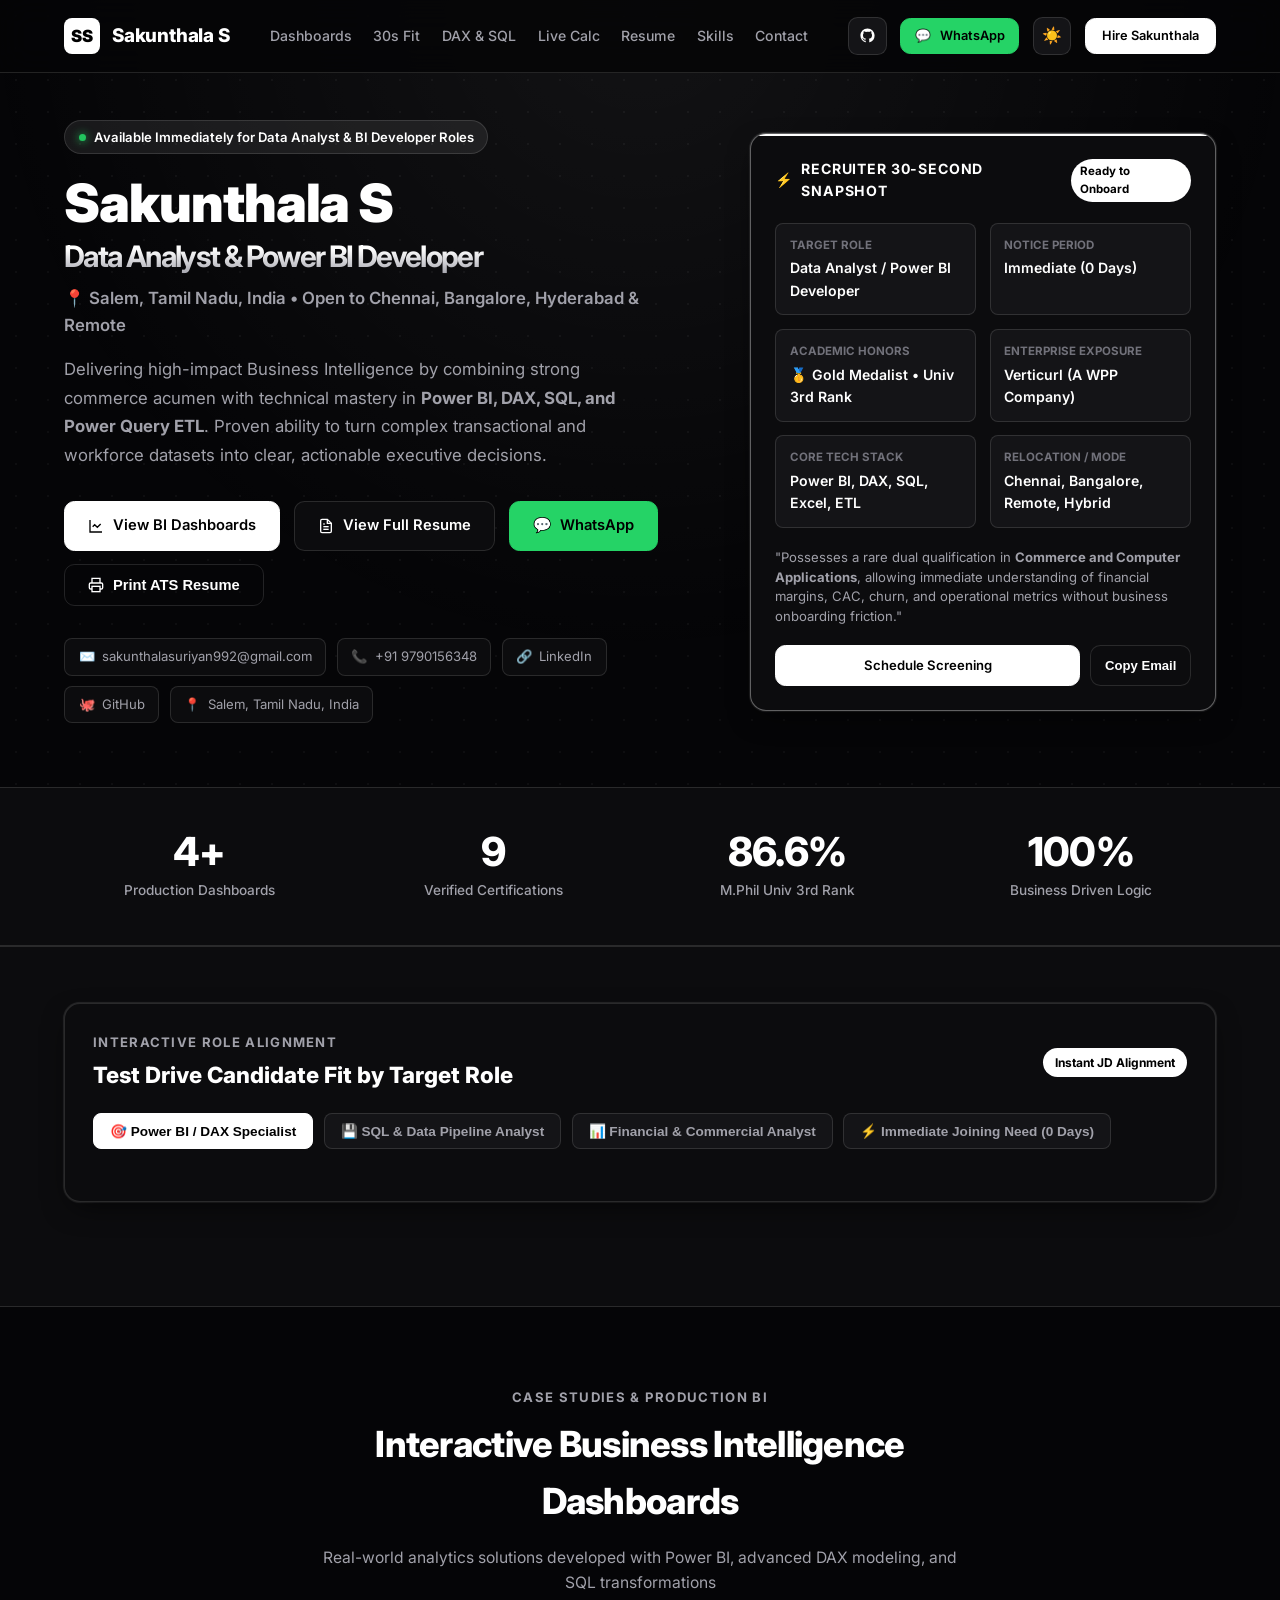
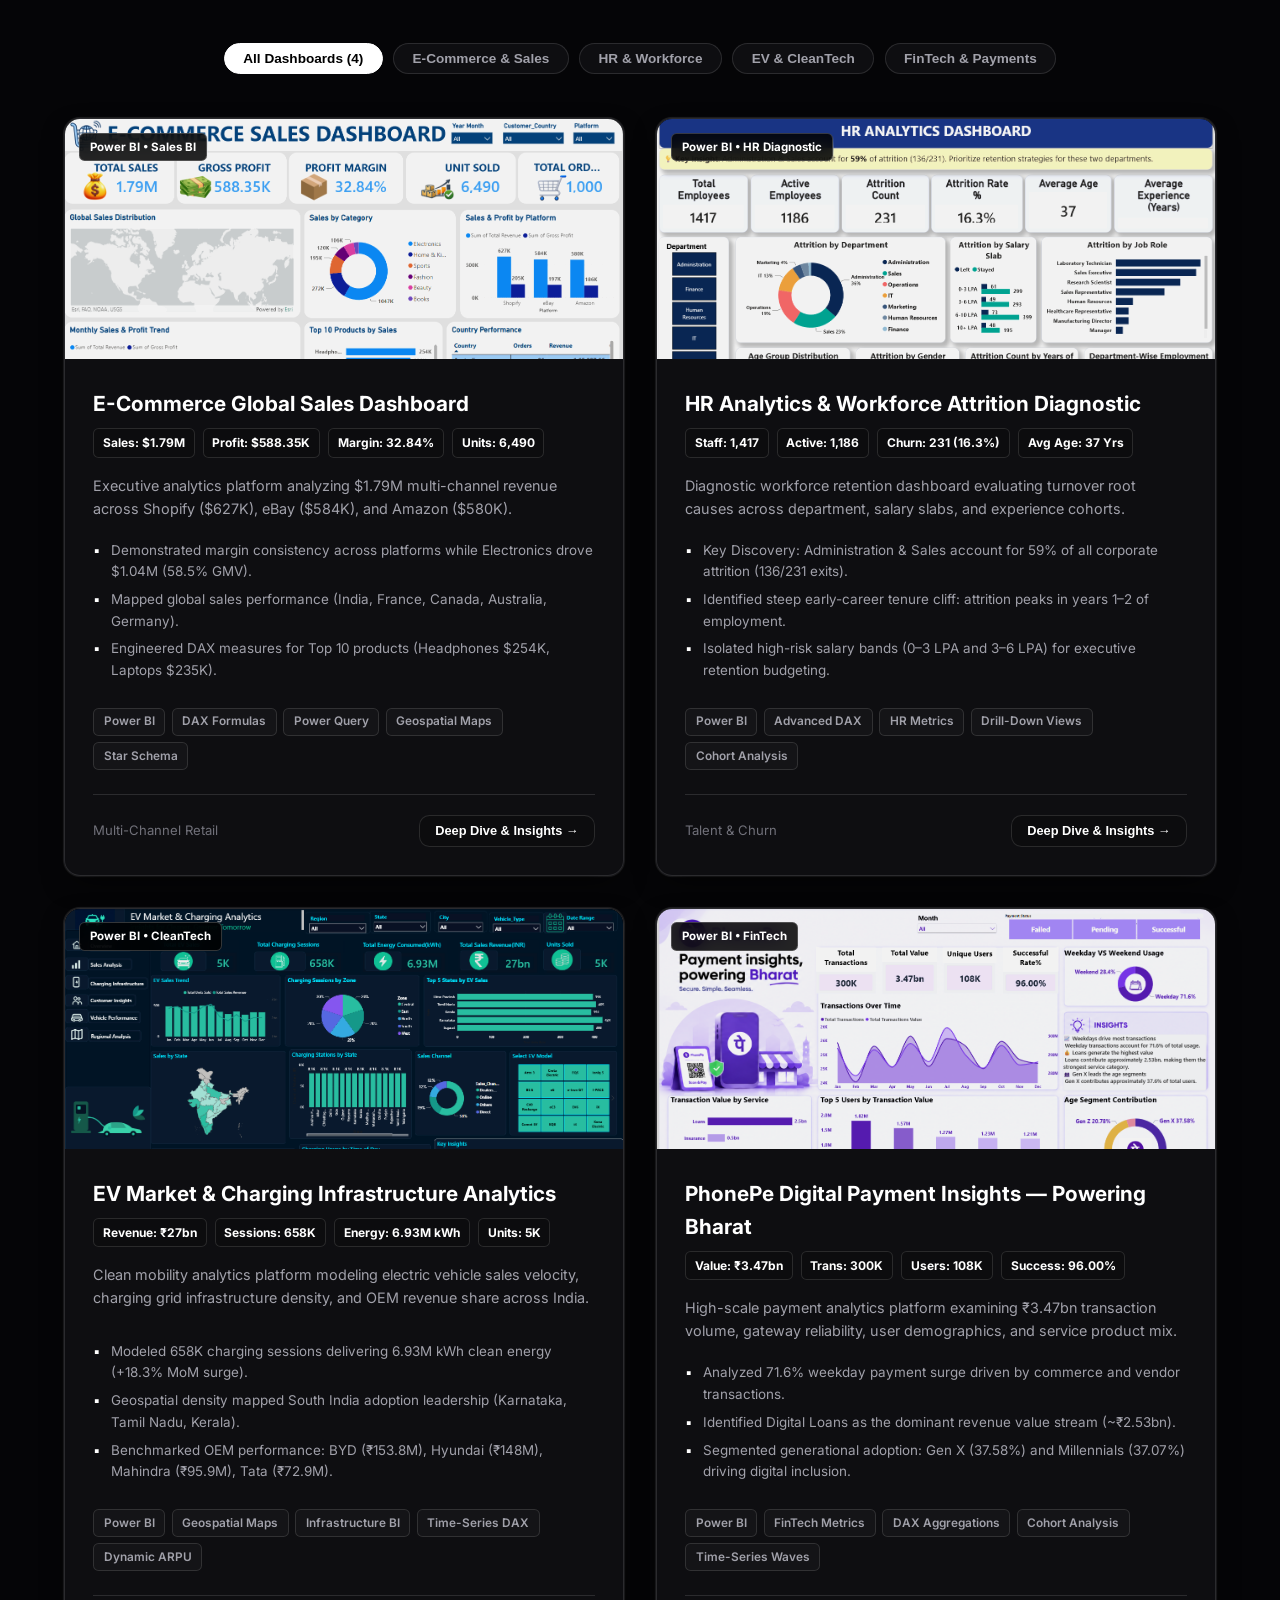
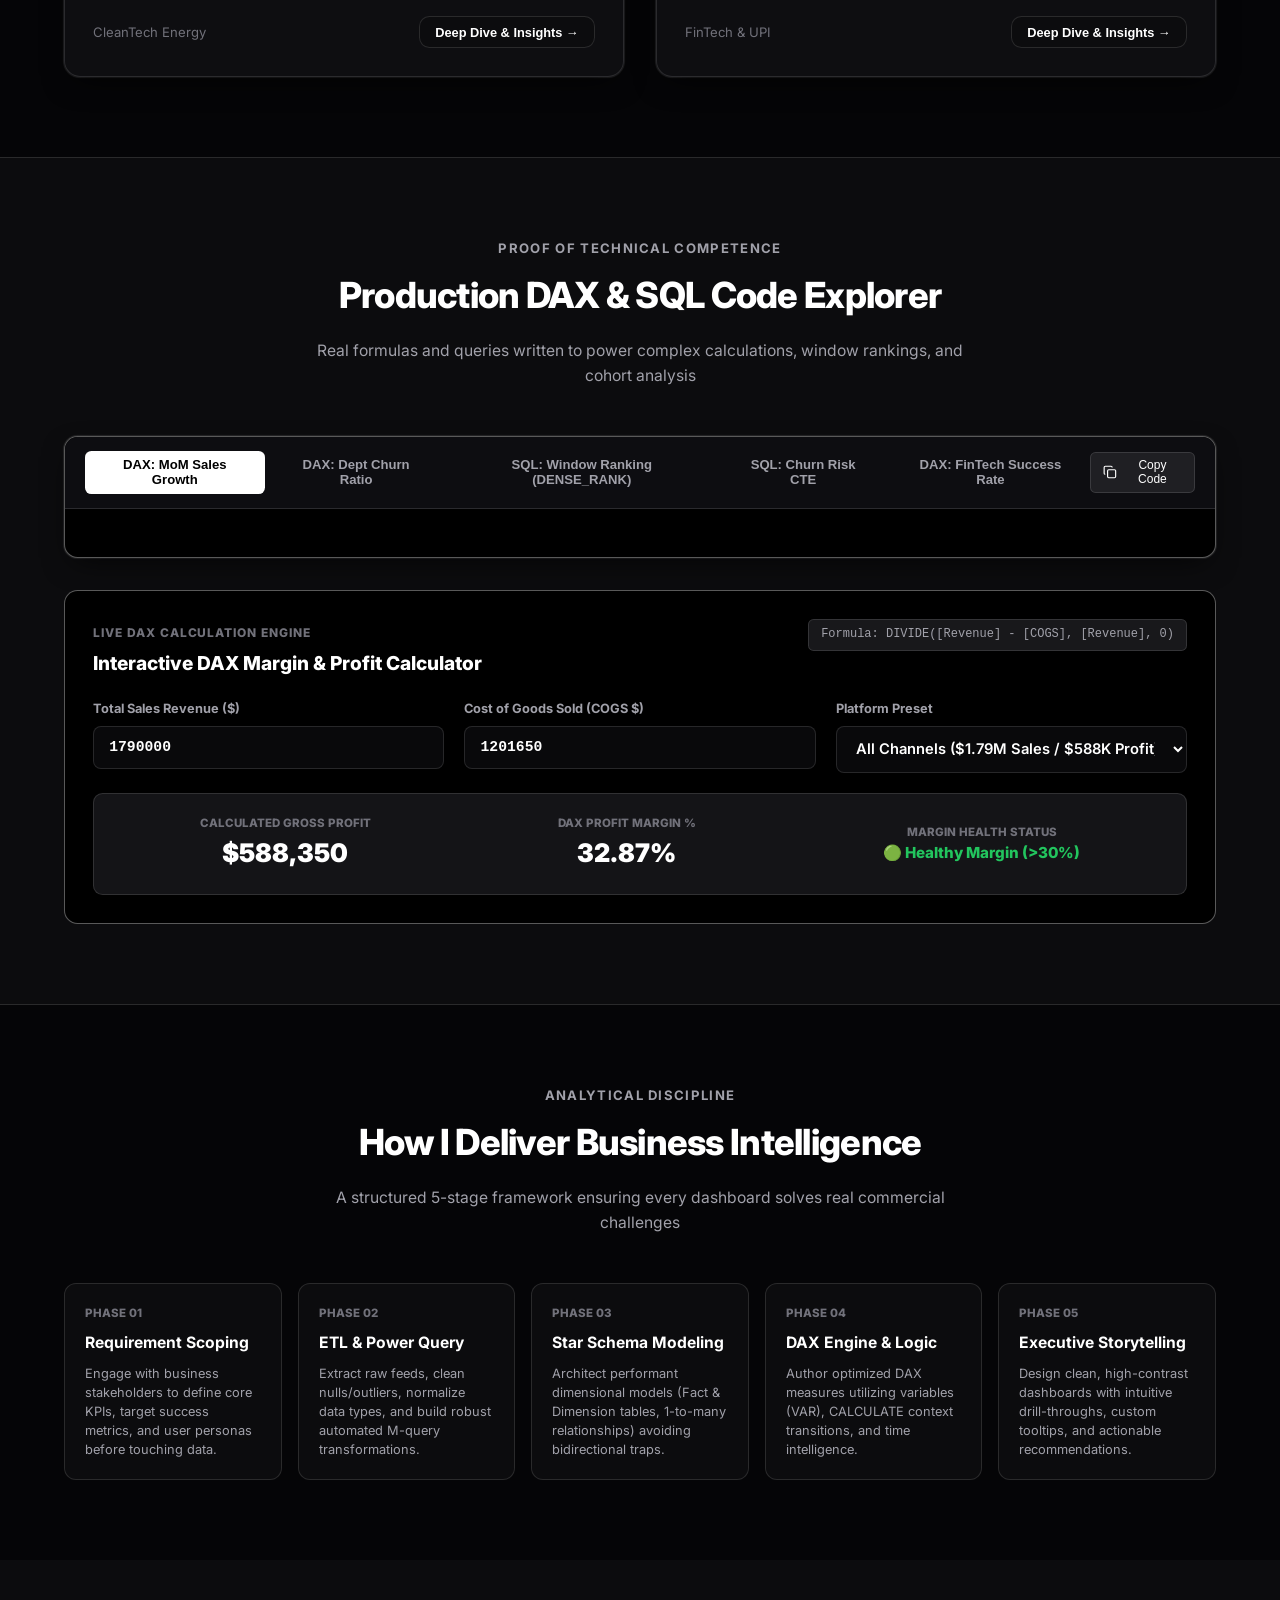
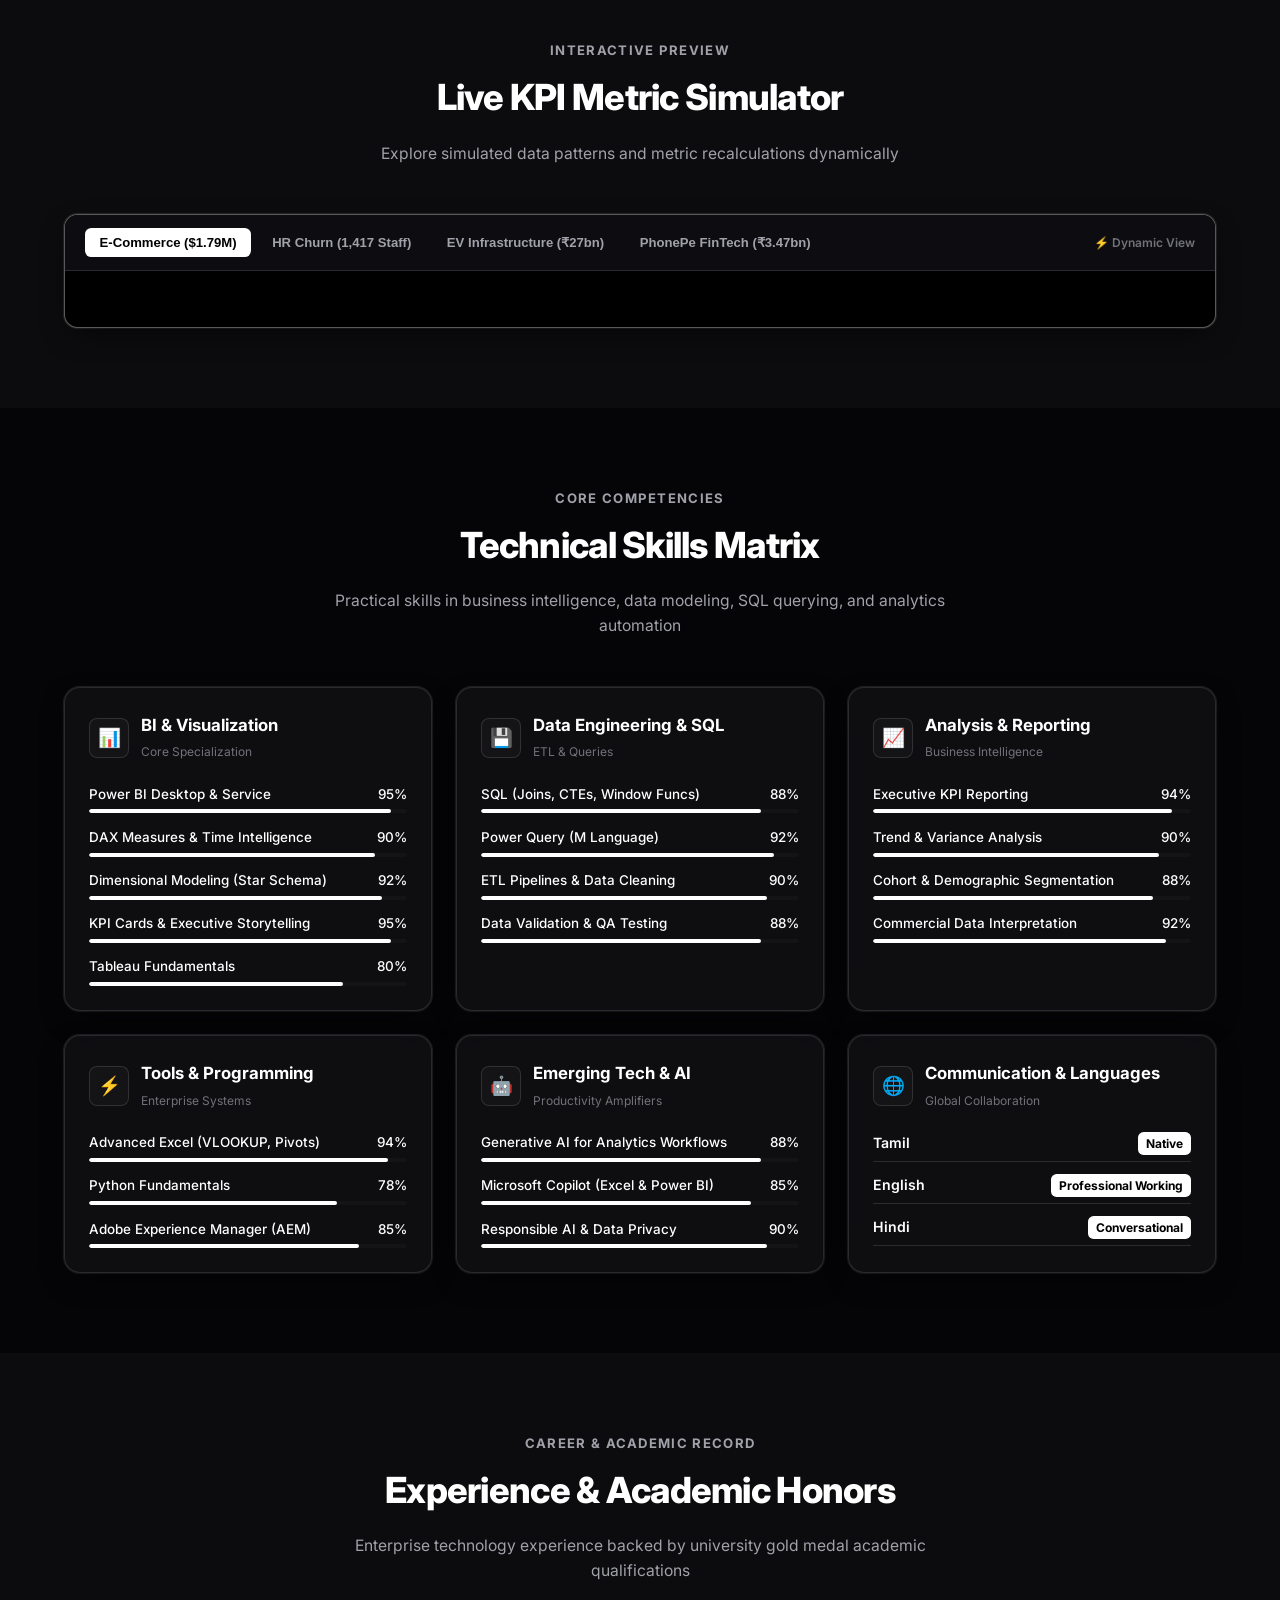
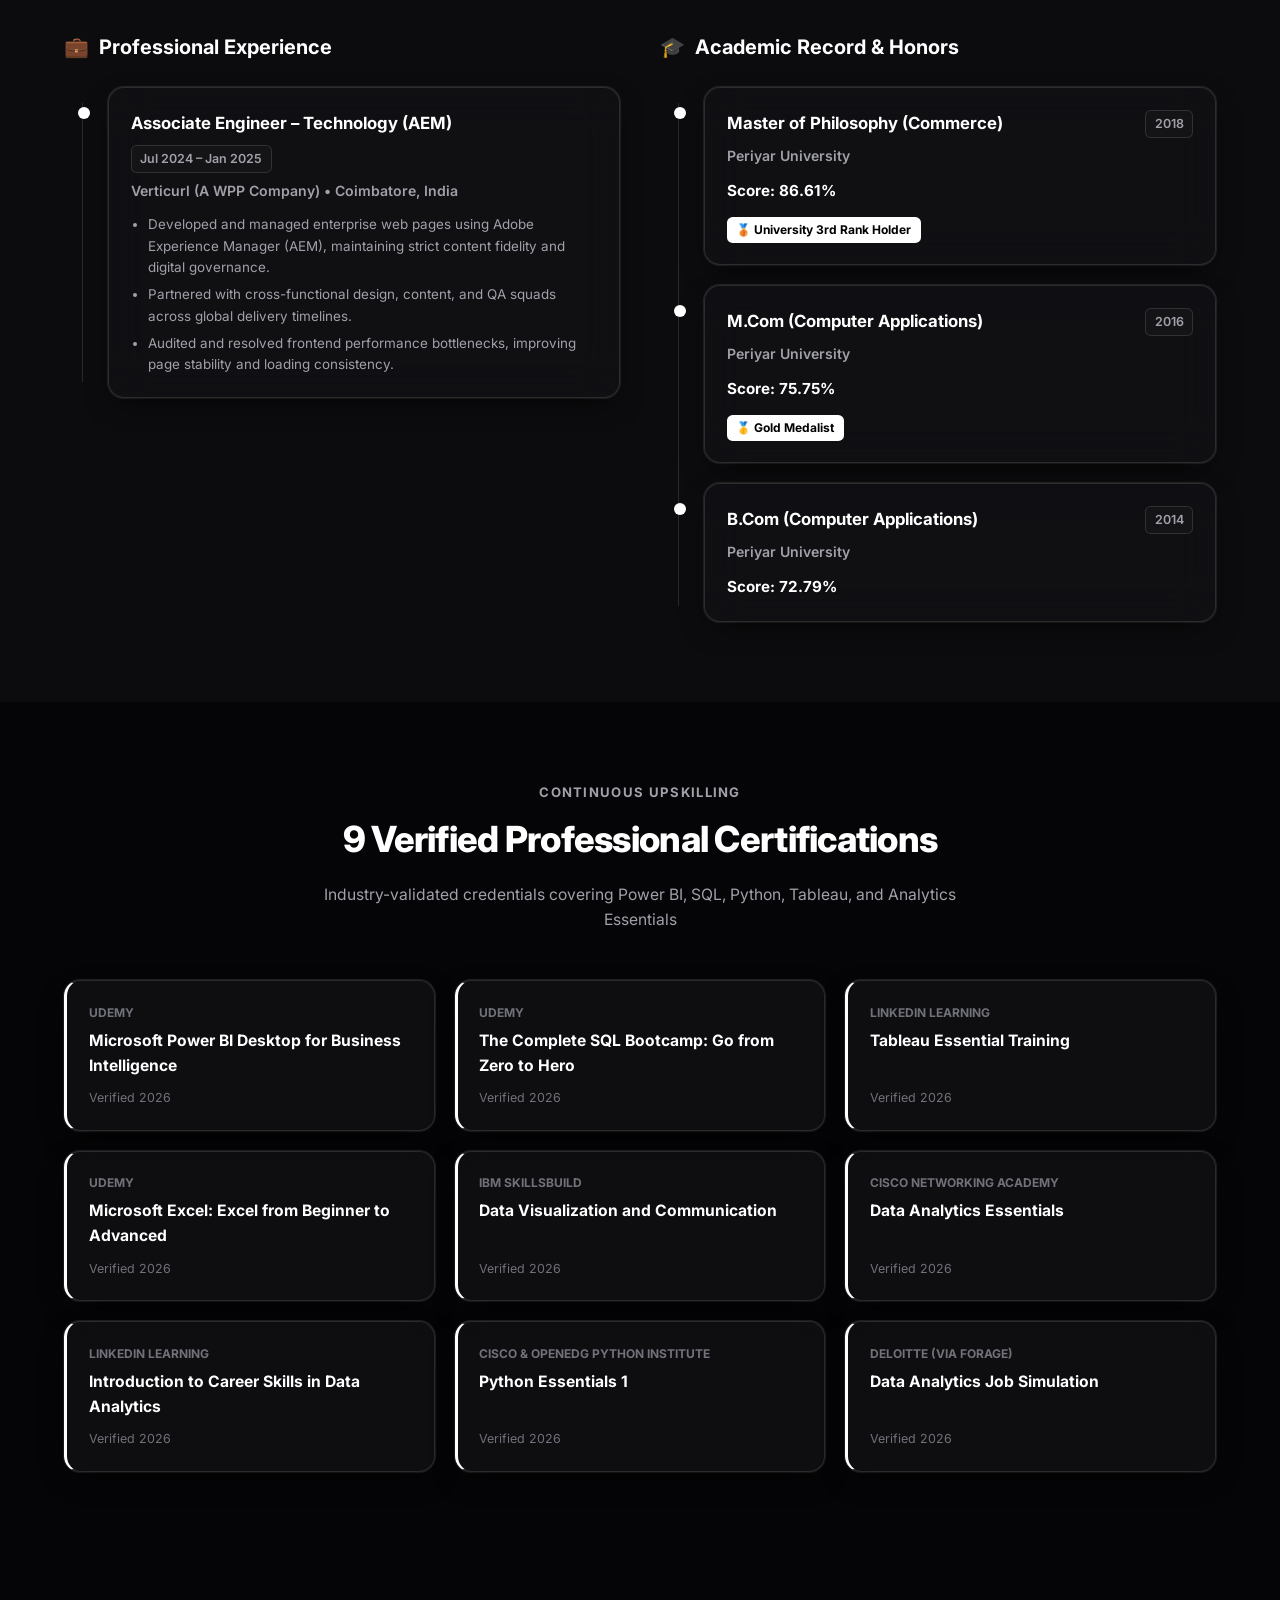
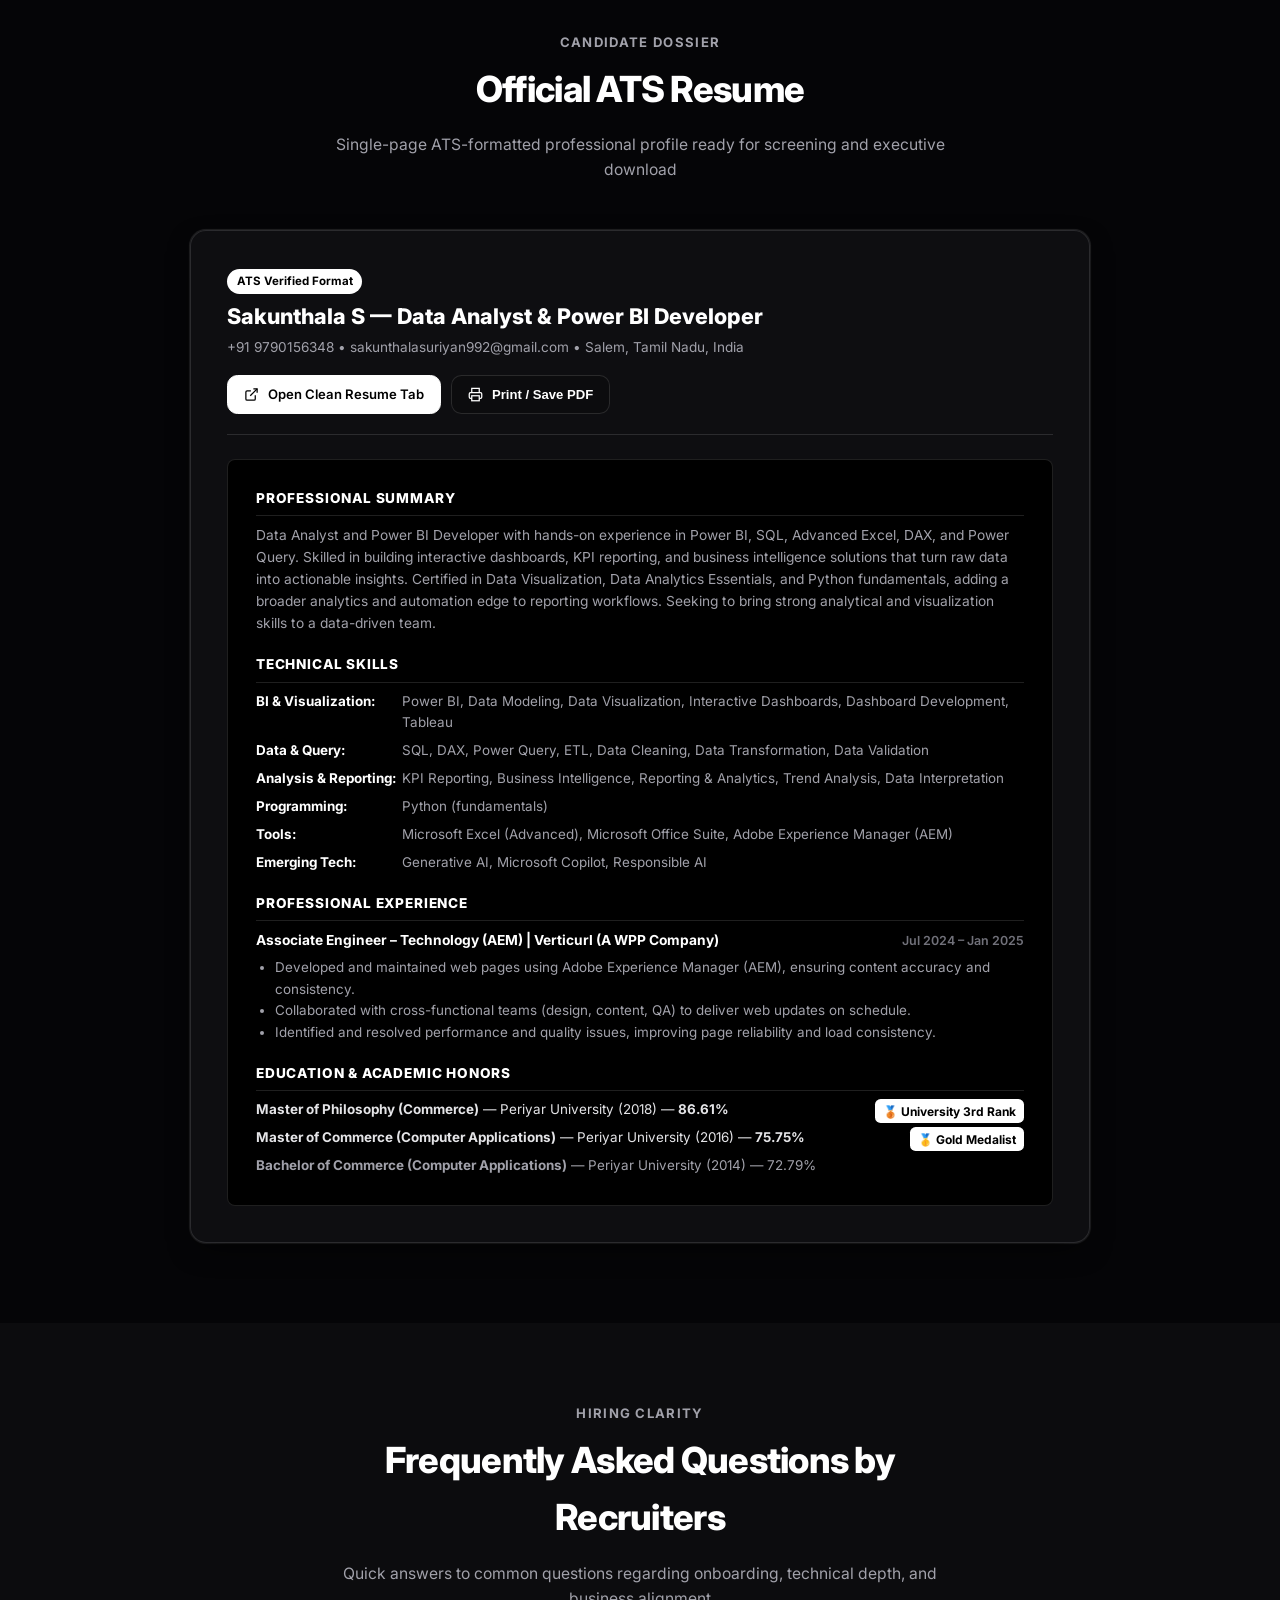
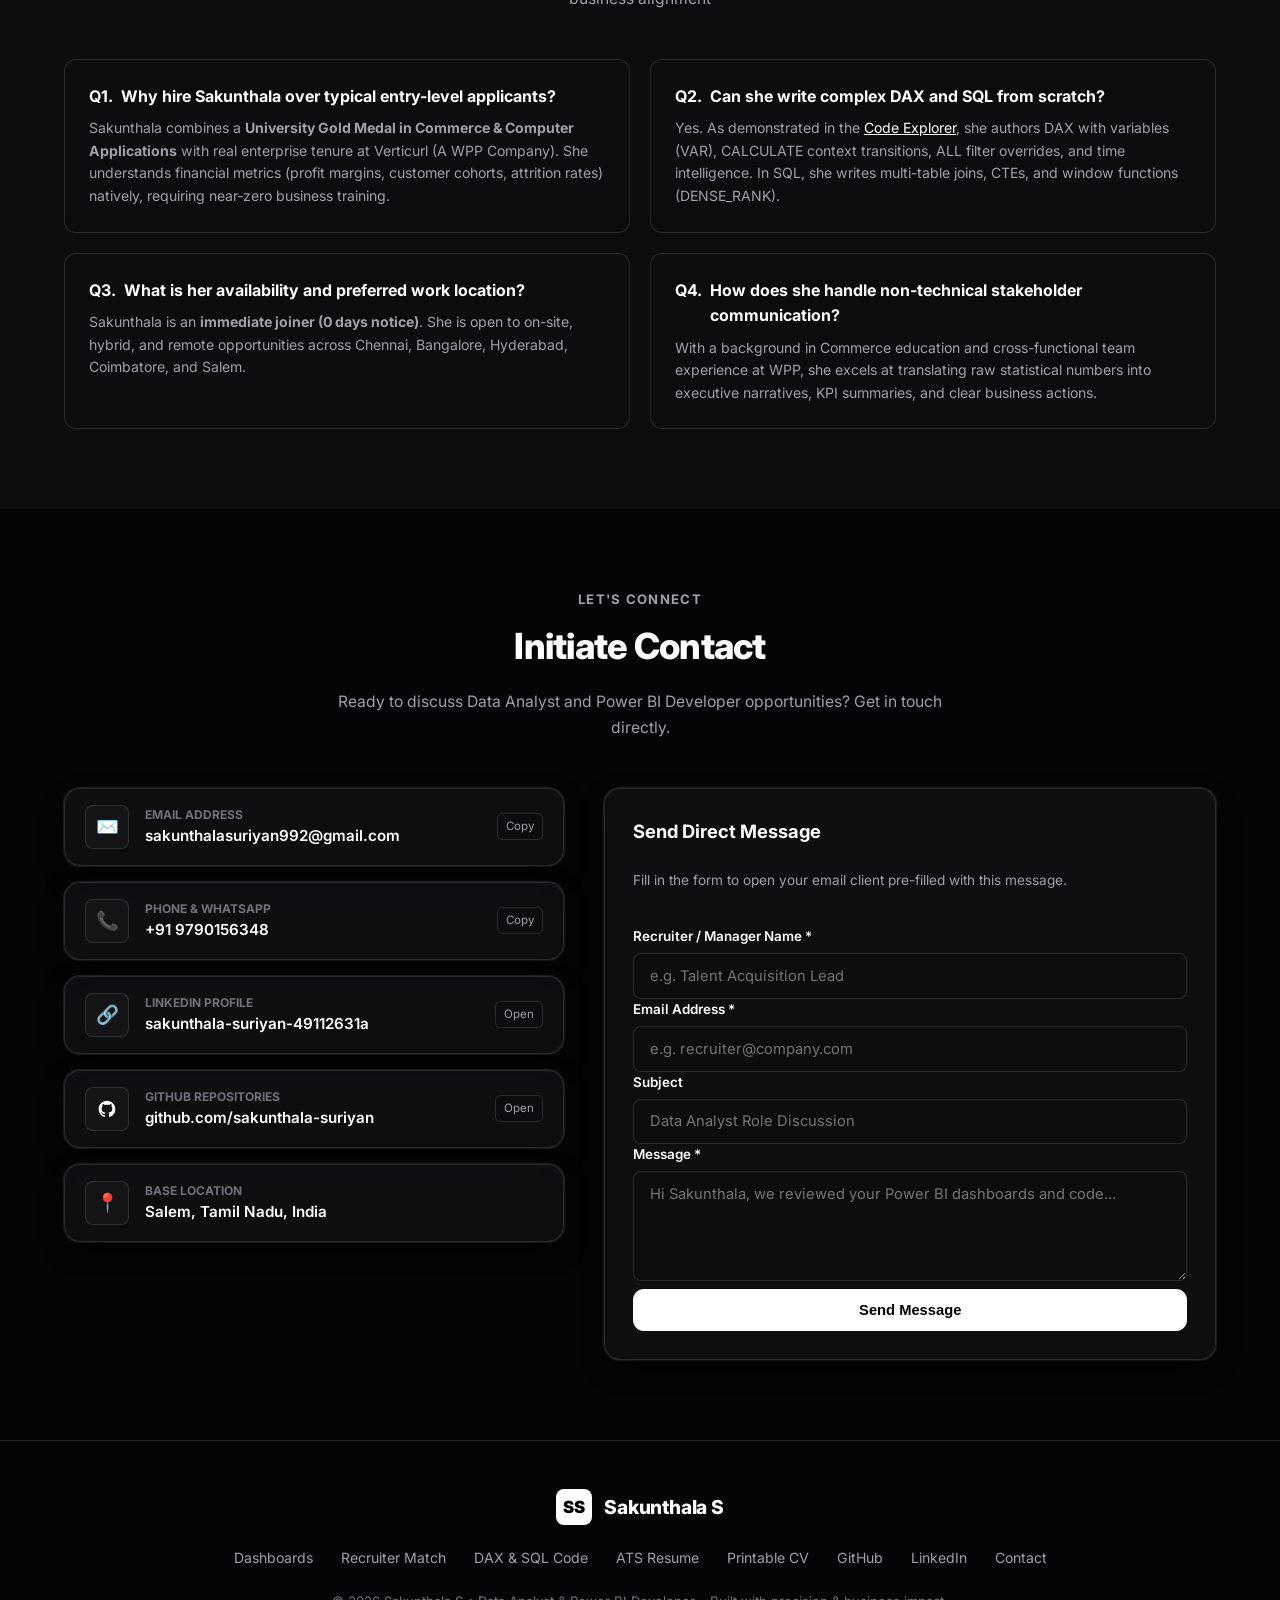
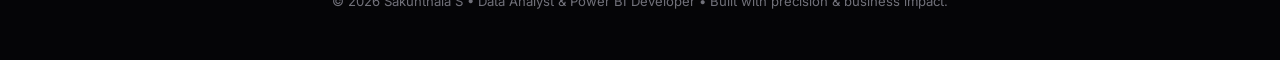
==== commit 50a9a81c: "Add files via upload" ====
--- a/index.html
+++ b/index.html
@@ -240,7 +240,7 @@
           <div class="project-card glass-card" data-categories="sales">
             <div class="project-img-wrap" onclick="openProjectModal('ecommerce')">
               <span class="project-badge-top">Power BI • Sales BI</span>
-              <img src="file:///C:/Users/SAKUNTHALA/.gemini/antigravity/brain/1efba922-2213-4910-ad94-4e4938c1ab4b/.user_uploaded/media_1790356405820.png" 
+              <img src=".png" 
                    onerror="this.onerror=null; this.src='ecommerce-dashboard.png';" 
                    alt="E-Commerce Sales Dashboard" class="project-img">
               <div class="project-img-overlay">
@@ -293,7 +293,7 @@
             <div class="project-img-wrap" onclick="openProjectModal('hr')">
               <span class="project-badge-top">Power BI • HR Diagnostic</span>
               <img src="file:///C:/Users/SAKUNTHALA/.gemini/antigravity/brain/1efba922-2213-4910-ad94-4e4938c1ab4b/.user_uploaded/media_1790356405886.png" 
-                   onerror="this.onerror=null; this.src='hr-dashboard.png';" 
+                   onerror="this.onerror=null; this.src='hr-analytics-dashboard.png';" 
                    alt="HR Analytics Dashboard" class="project-img">
               <div class="project-img-overlay">
                 <button class="overlay-btn">
@@ -345,7 +345,7 @@
             <div class="project-img-wrap" onclick="openProjectModal('ev')">
               <span class="project-badge-top">Power BI • CleanTech</span>
               <img src="file:///C:/Users/SAKUNTHALA/.gemini/antigravity/brain/1efba922-2213-4910-ad94-4e4938c1ab4b/.user_uploaded/media_1790356405900.png" 
-                   onerror="this.onerror=null; this.src='ev-dashboard.png';" 
+                   onerror="this.onerror=null; this.src='ev-market-dashboard.png';" 
                    alt="EV Market & Charging Analytics" class="project-img">
               <div class="project-img-overlay">
                 <button class="overlay-btn">
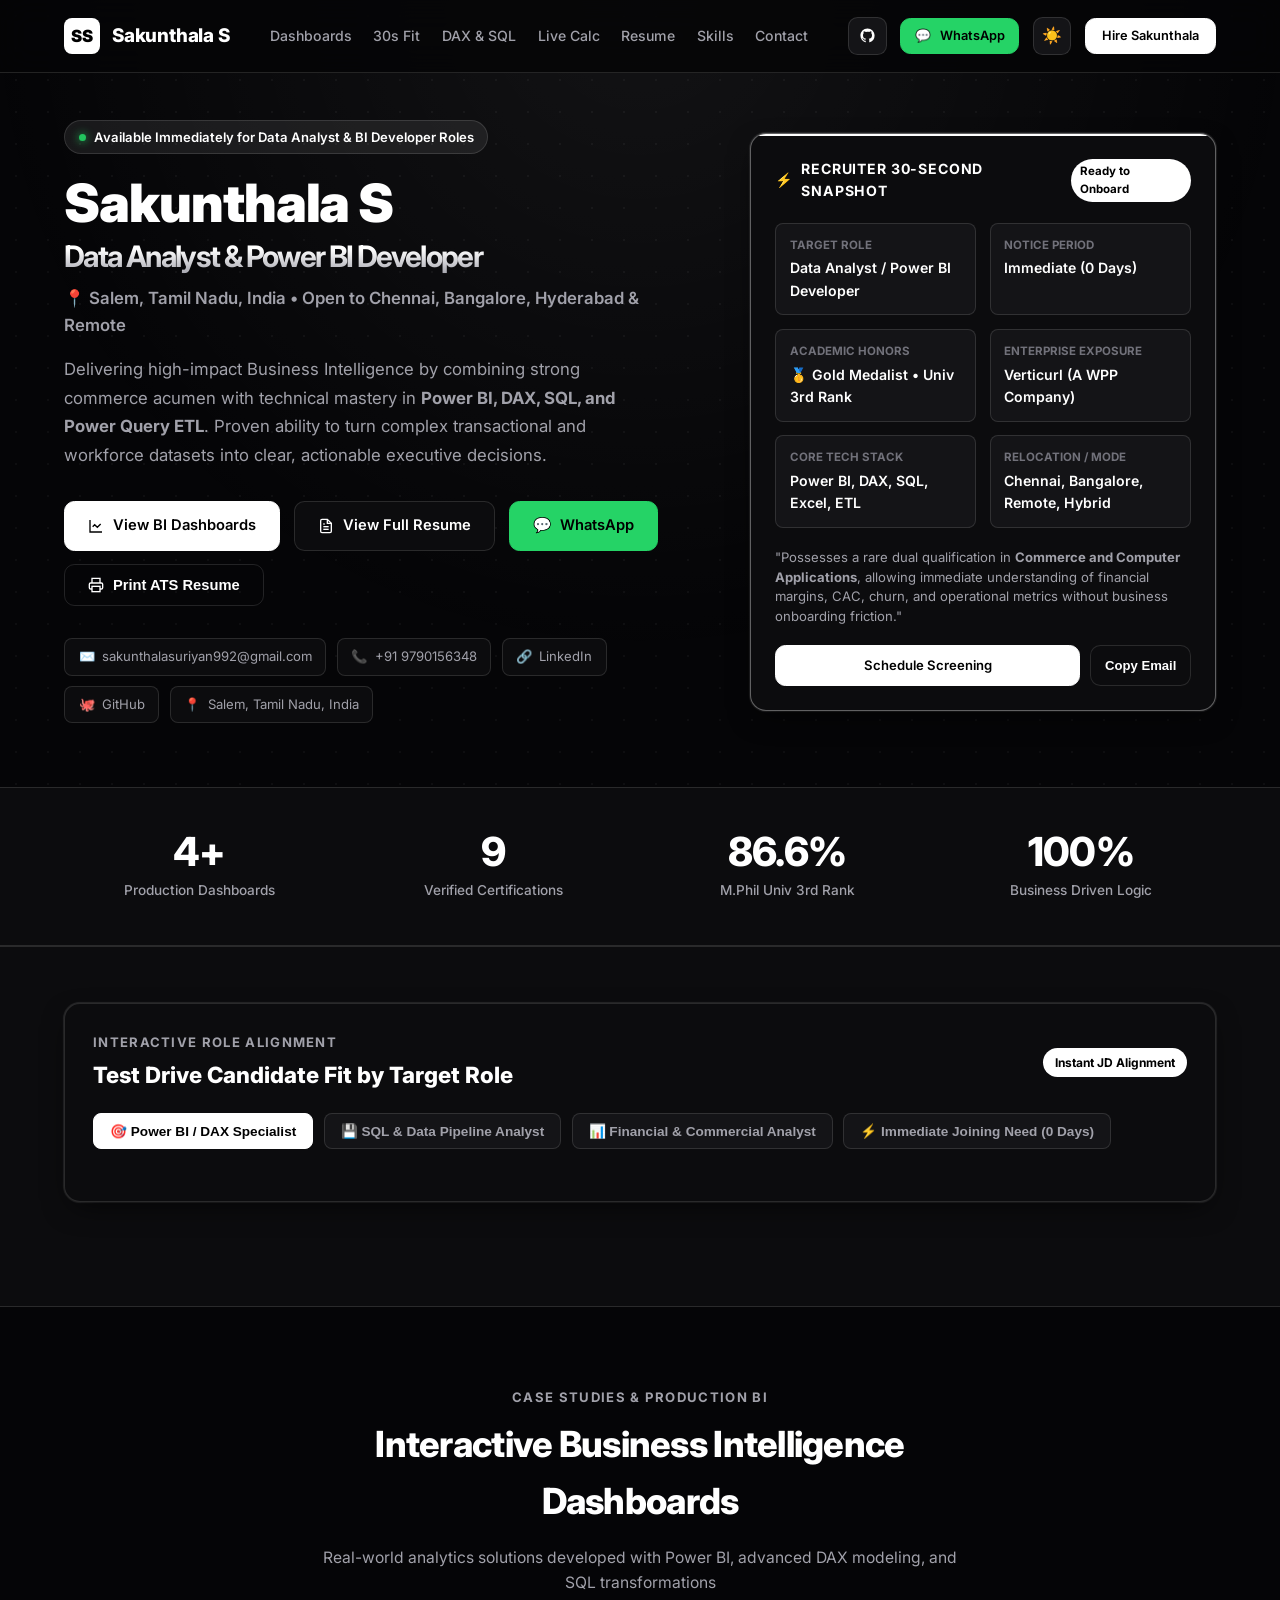
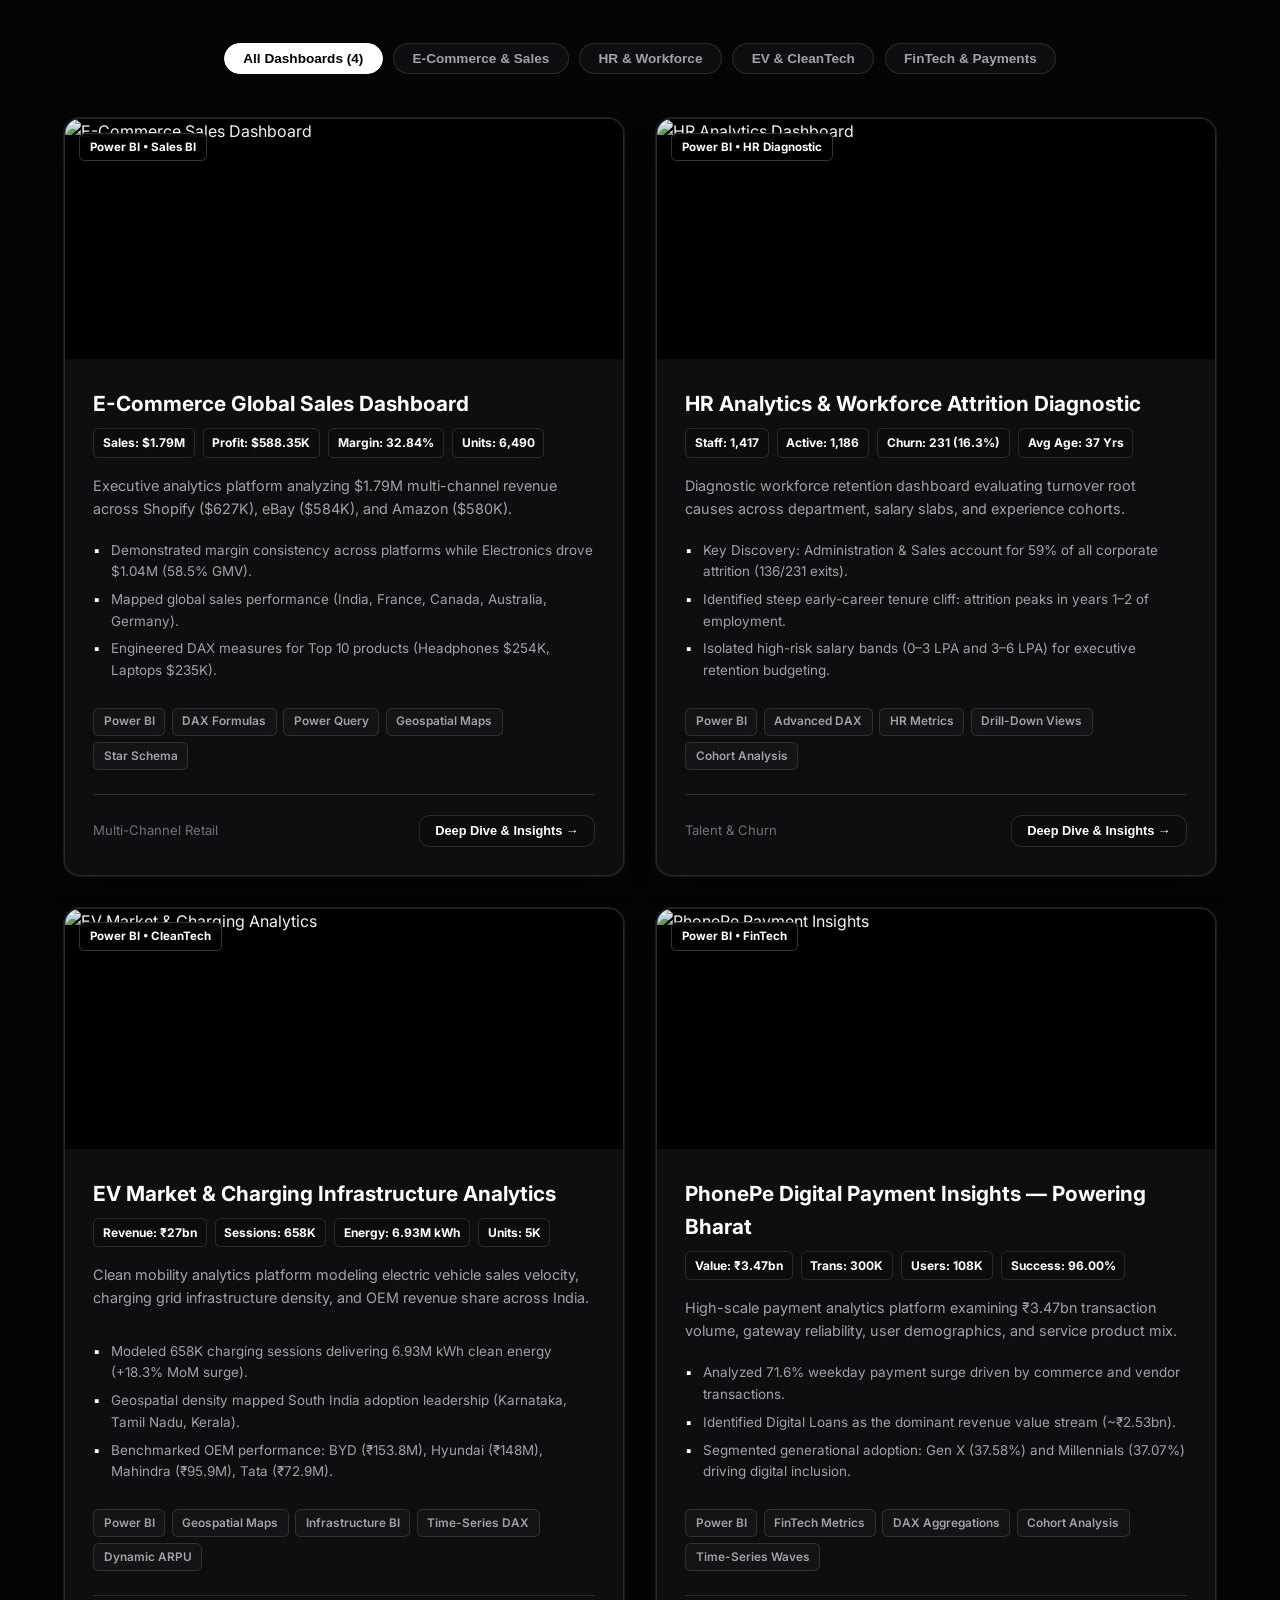
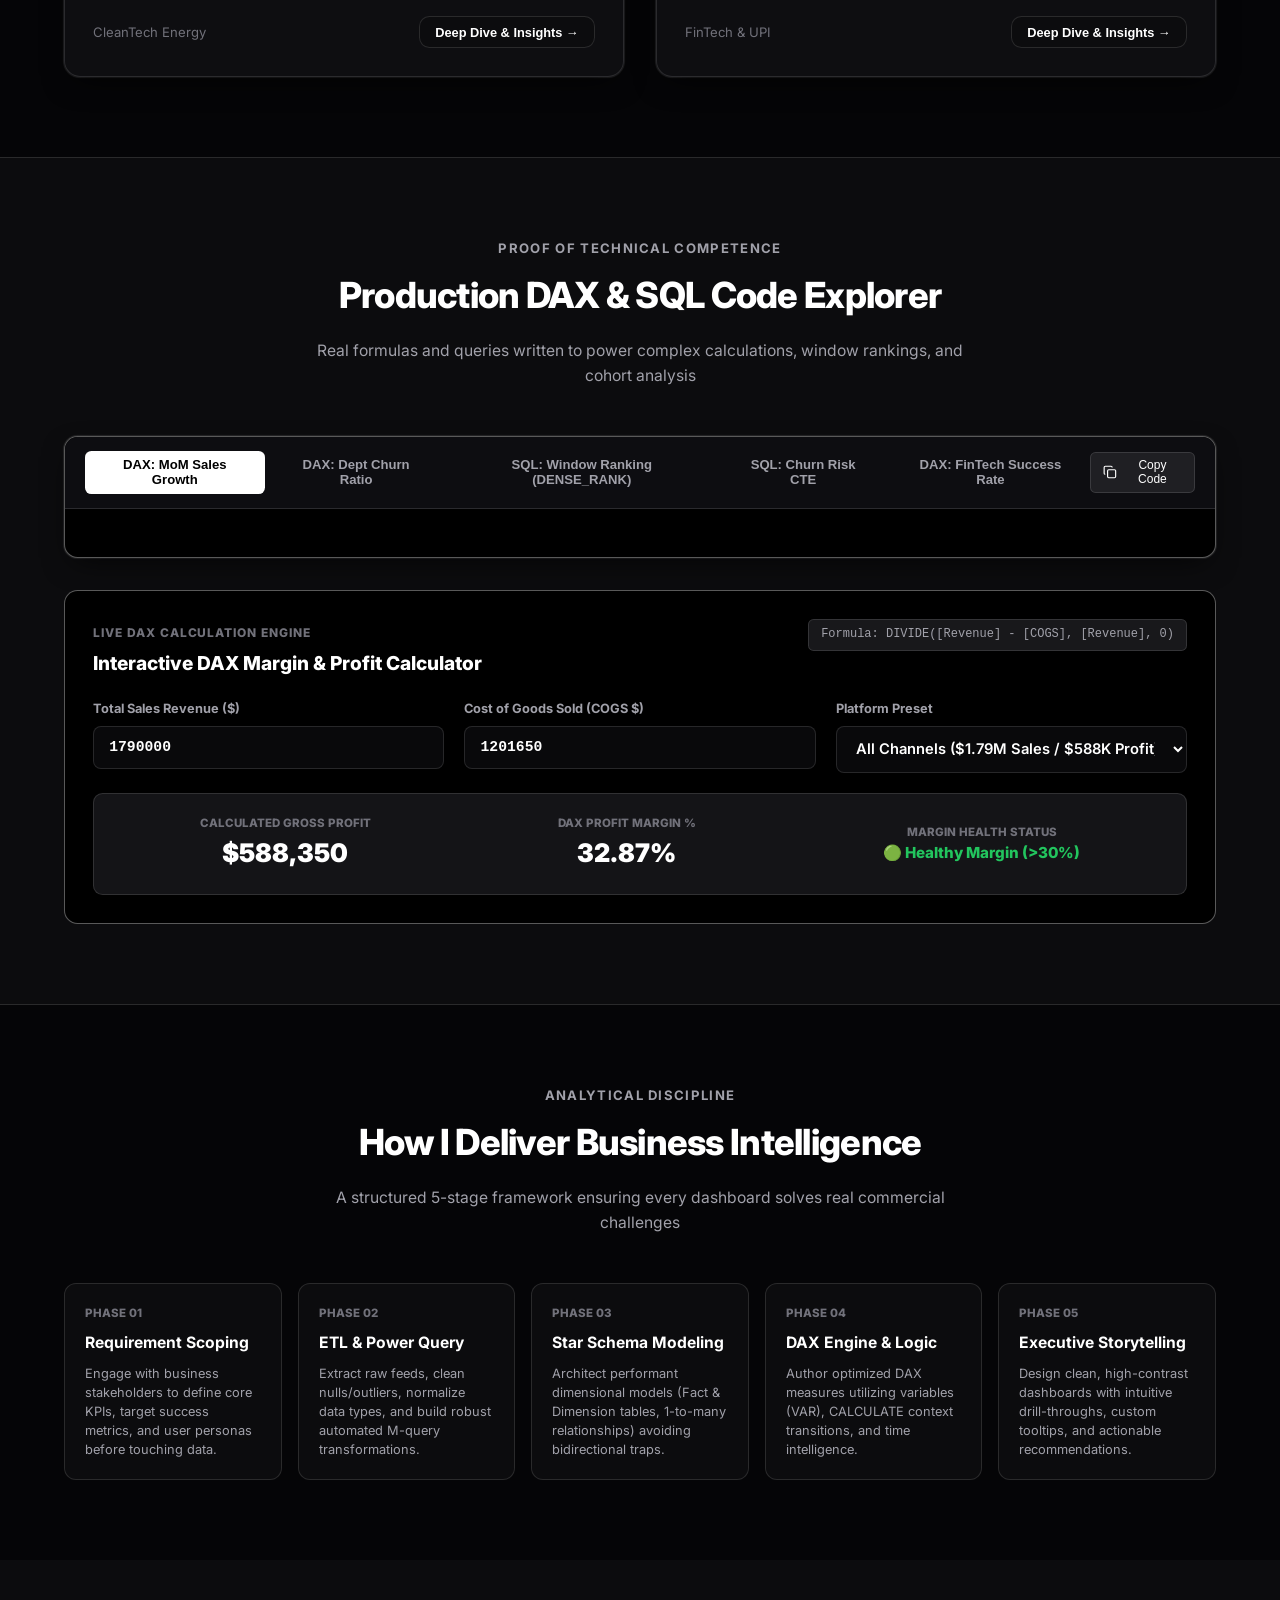
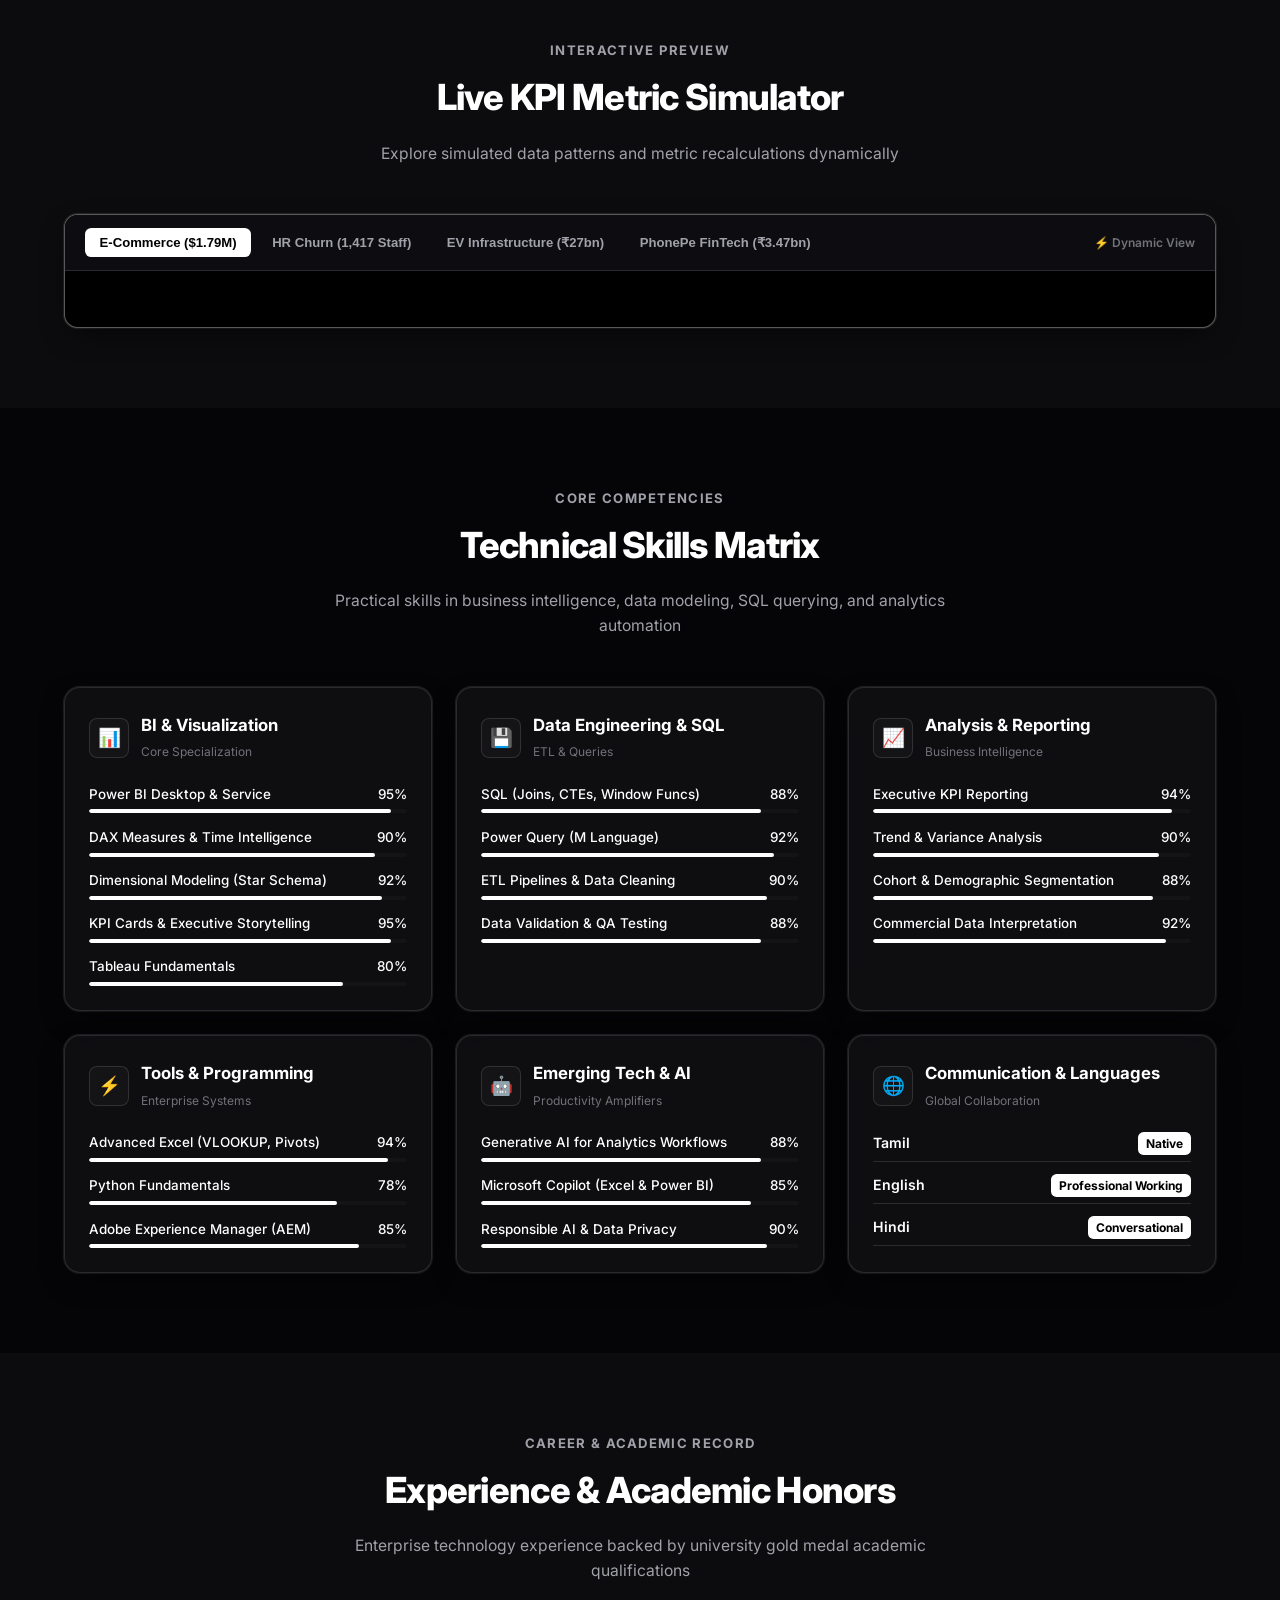
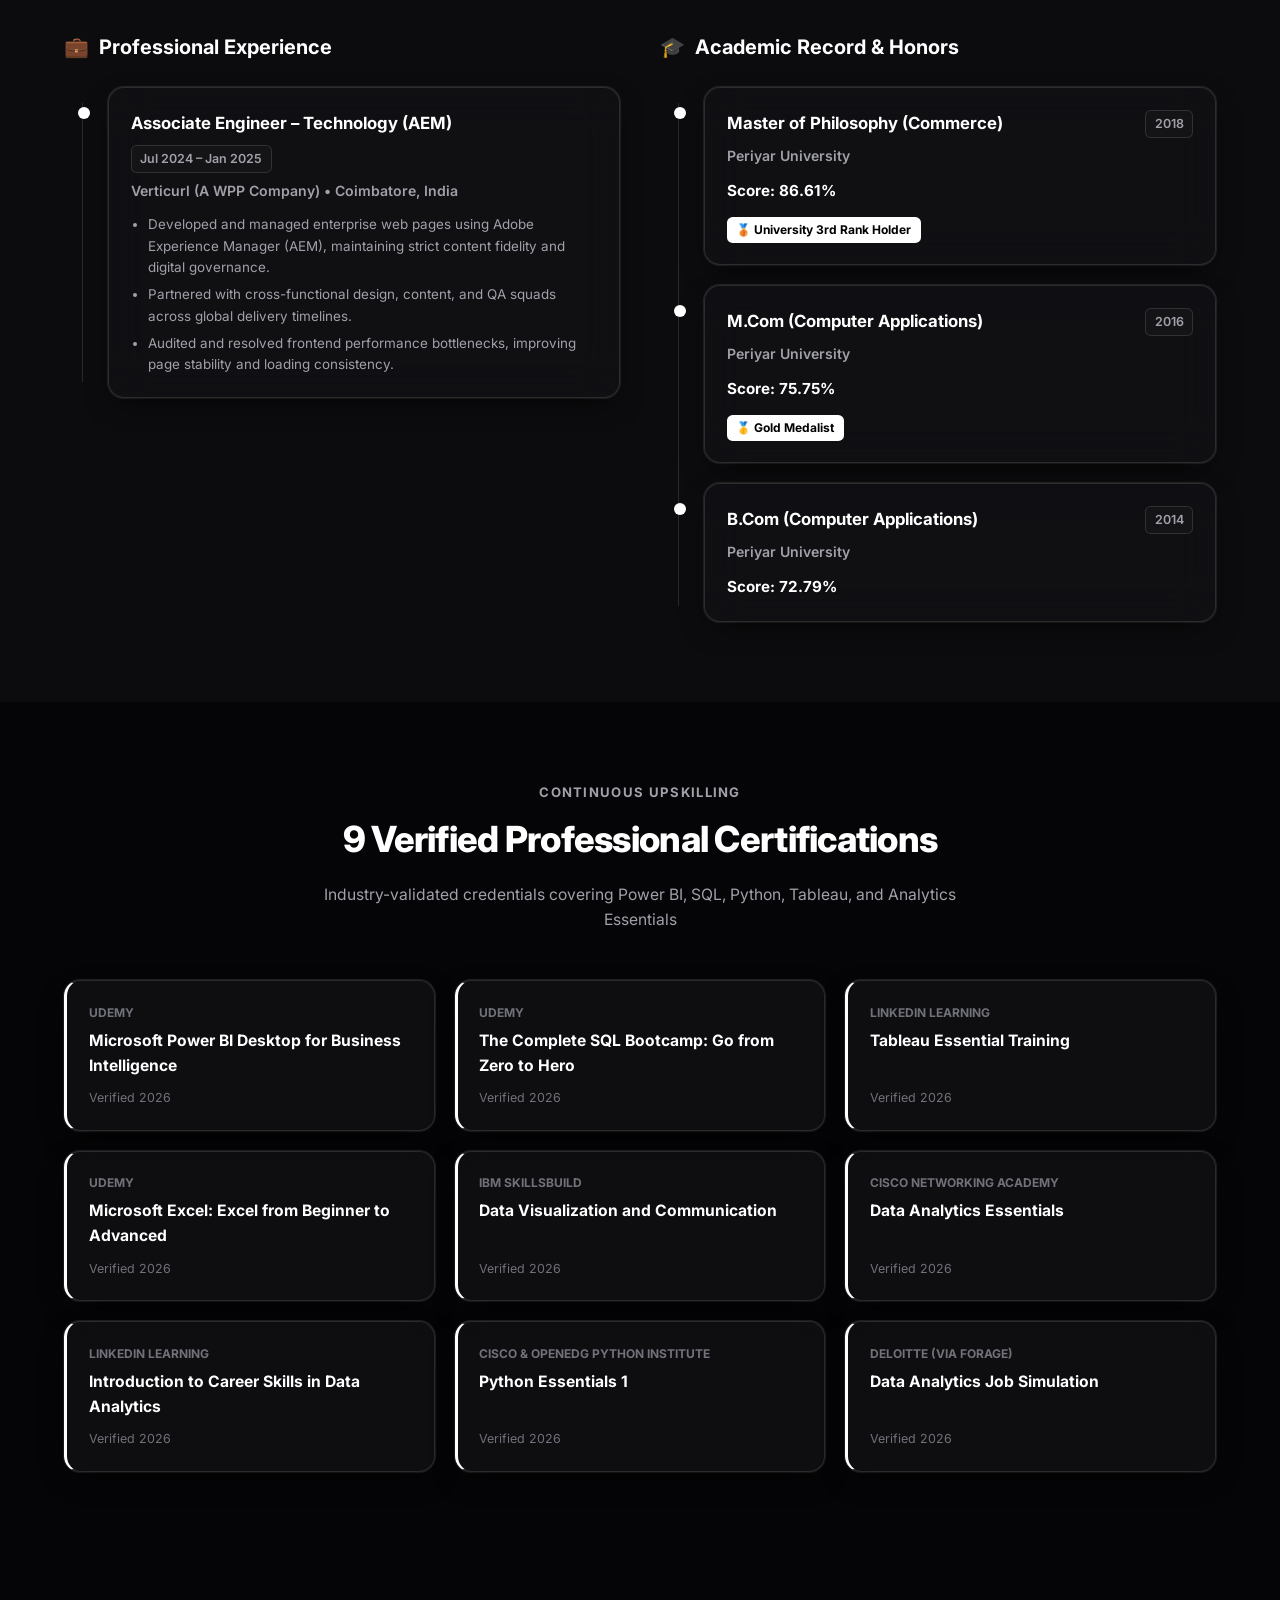
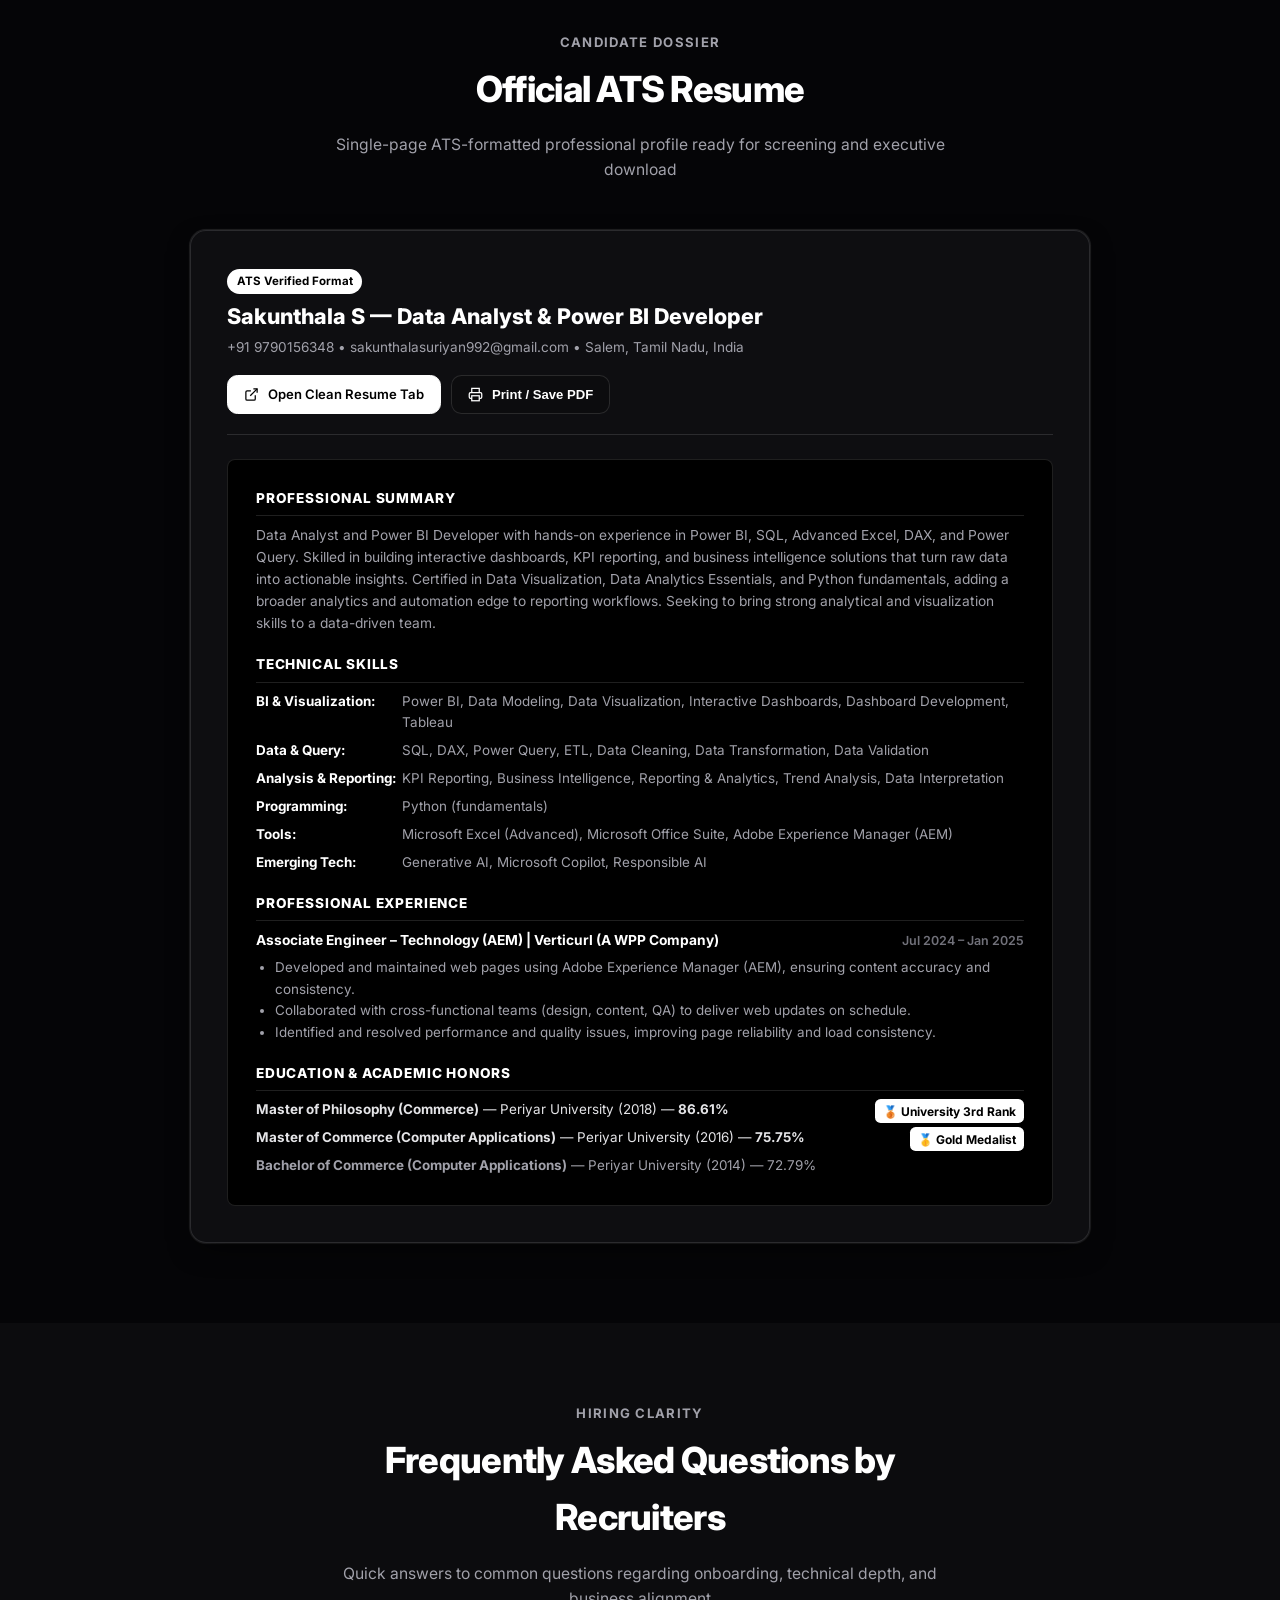
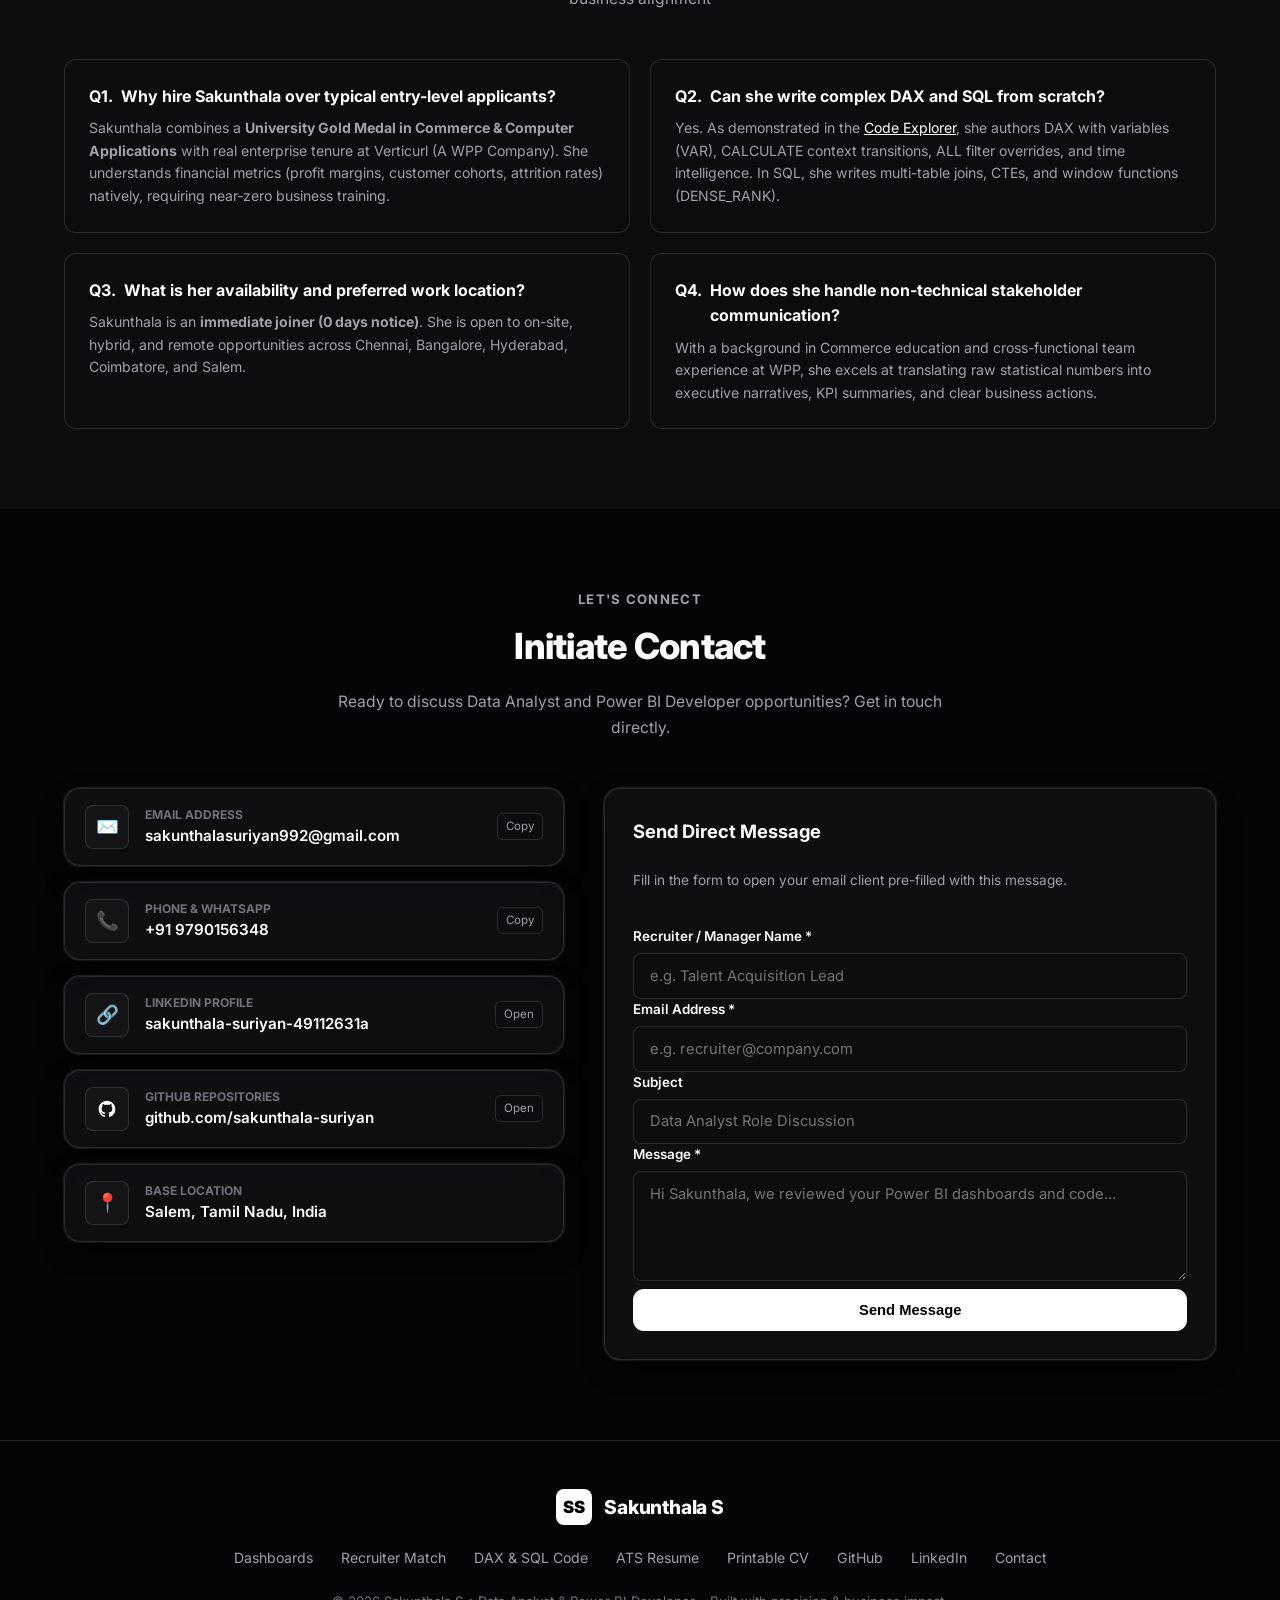
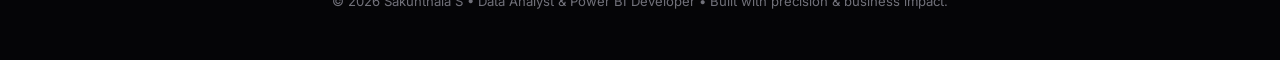
==== commit fd8072f0: "Add files via upload" ====
--- a/index.html
+++ b/index.html
@@ -240,8 +240,8 @@
           <div class="project-card glass-card" data-categories="sales">
             <div class="project-img-wrap" onclick="openProjectModal('ecommerce')">
               <span class="project-badge-top">Power BI • Sales BI</span>
-              <img src=".png" 
-                   onerror="this.onerror=null; this.src='ecommerce-dashboard.png';" 
+              <img src="assets/.png" 
+                   onerror="this.onerror=null; this.src='ecommerce-dashboardassets/.png';" 
                    alt="E-Commerce Sales Dashboard" class="project-img">
               <div class="project-img-overlay">
                 <button class="overlay-btn">
@@ -292,8 +292,8 @@
           <div class="project-card glass-card" data-categories="hr">
             <div class="project-img-wrap" onclick="openProjectModal('hr')">
               <span class="project-badge-top">Power BI • HR Diagnostic</span>
-              <img src="file:///C:/Users/SAKUNTHALA/.gemini/antigravity/brain/1efba922-2213-4910-ad94-4e4938c1ab4b/.user_uploaded/media_1790356405886.png" 
-                   onerror="this.onerror=null; this.src='hr-analytics-dashboard.png';" 
+              <img src="file:///C:/Users/SAKUNTHALA/.gemini/antigravity/brain/1efba922-2213-4910-ad94-4e4938c1ab4b/.user_uploaded/media_1790356405886assets/.png" 
+                   onerror="this.onerror=null; this.src='hr-analytics-dashboardassets/.png';" 
                    alt="HR Analytics Dashboard" class="project-img">
               <div class="project-img-overlay">
                 <button class="overlay-btn">
@@ -344,8 +344,8 @@
           <div class="project-card glass-card" data-categories="cleantech">
             <div class="project-img-wrap" onclick="openProjectModal('ev')">
               <span class="project-badge-top">Power BI • CleanTech</span>
-              <img src="file:///C:/Users/SAKUNTHALA/.gemini/antigravity/brain/1efba922-2213-4910-ad94-4e4938c1ab4b/.user_uploaded/media_1790356405900.png" 
-                   onerror="this.onerror=null; this.src='ev-market-dashboard.png';" 
+              <img src="file:///C:/Users/SAKUNTHALA/.gemini/antigravity/brain/1efba922-2213-4910-ad94-4e4938c1ab4b/.user_uploaded/media_1790356405900assets/.png" 
+                   onerror="this.onerror=null; this.src='ev-market-dashboardassets/.png';" 
                    alt="EV Market & Charging Analytics" class="project-img">
               <div class="project-img-overlay">
                 <button class="overlay-btn">
@@ -396,8 +396,8 @@
           <div class="project-card glass-card" data-categories="fintech">
             <div class="project-img-wrap" onclick="openProjectModal('phonepe')">
               <span class="project-badge-top">Power BI • FinTech</span>
-              <img src="file:///C:/Users/SAKUNTHALA/.gemini/antigravity/brain/1efba922-2213-4910-ad94-4e4938c1ab4b/.user_uploaded/media_1790356405940.png" 
-                   onerror="this.onerror=null; this.src='phonepe-dashboard.png';" 
+              <img src="file:///C:/Users/SAKUNTHALA/.gemini/antigravity/brain/1efba922-2213-4910-ad94-4e4938c1ab4b/.user_uploaded/media_1790356405940assets/.png" 
+                   onerror="this.onerror=null; this.src='phonepe-dashboardassets/.png';" 
                    alt="PhonePe Payment Insights" class="project-img">
               <div class="project-img-overlay">
                 <button class="overlay-btn">
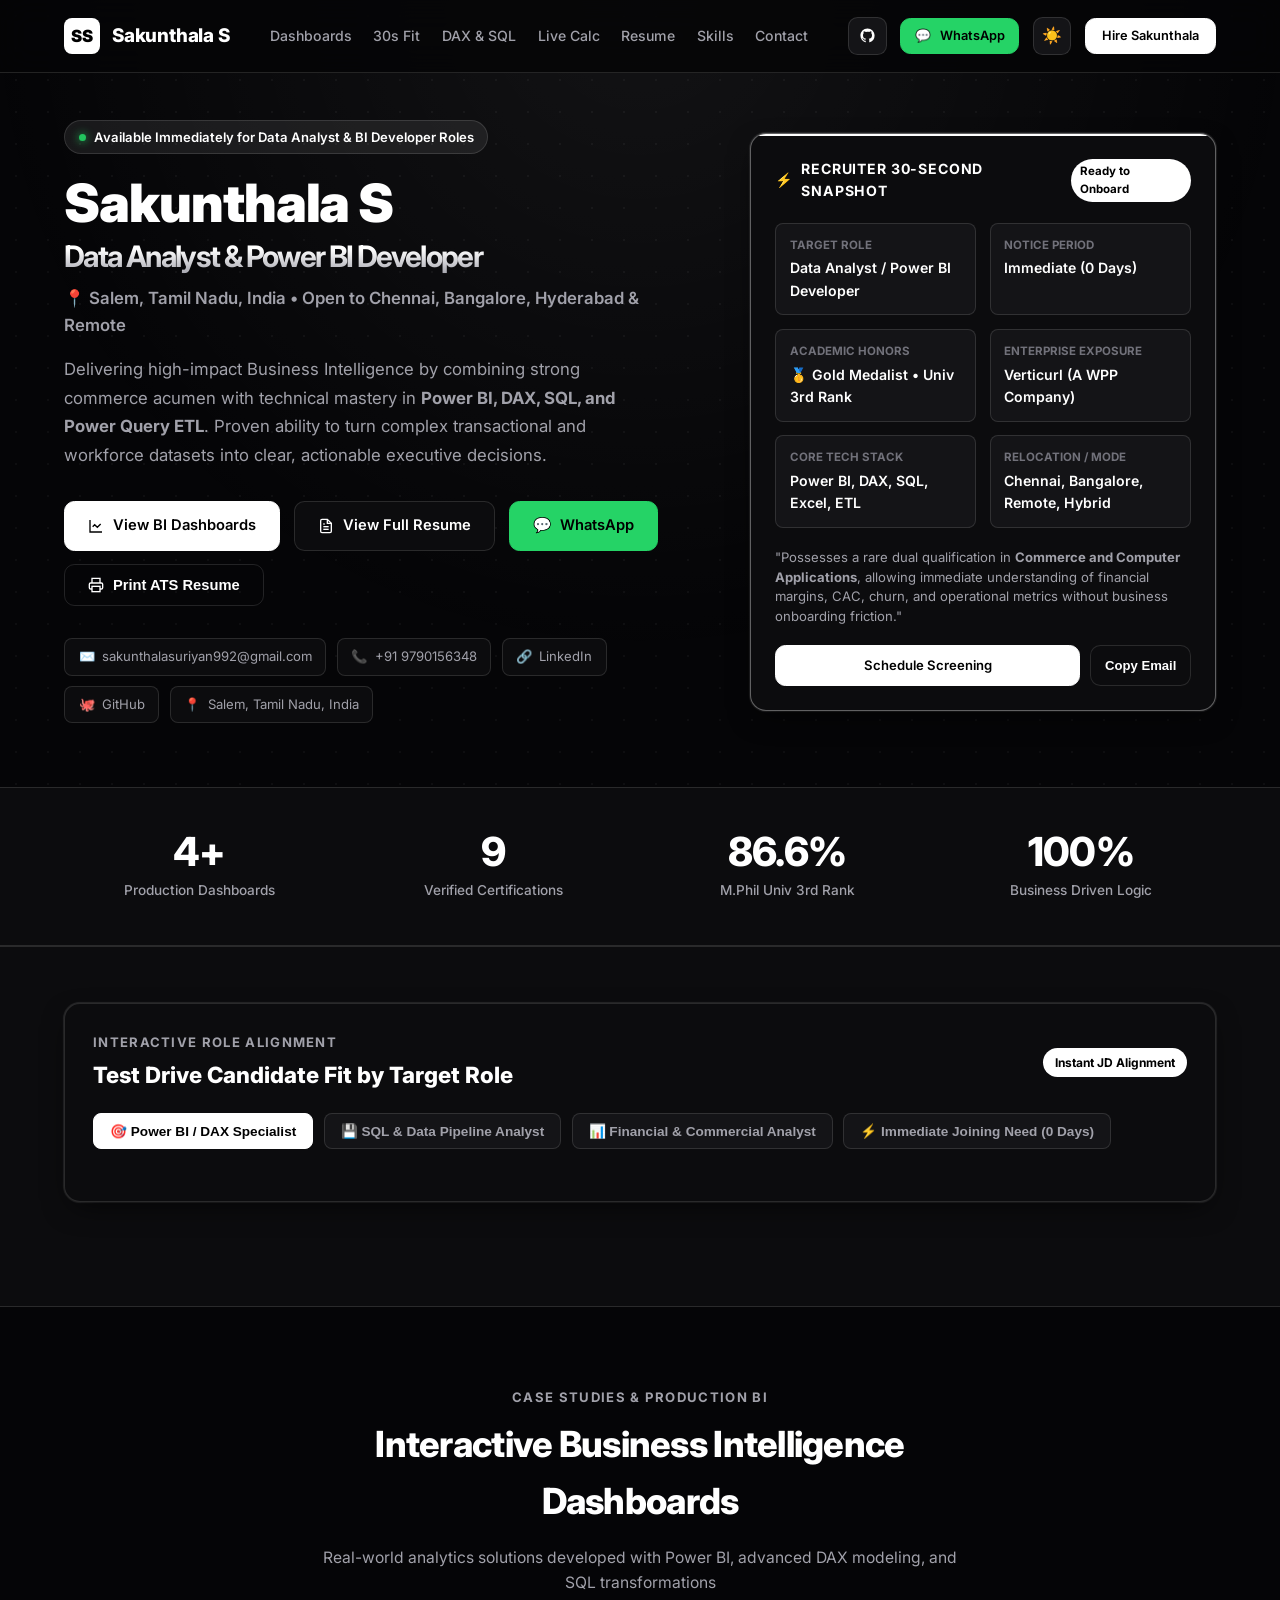
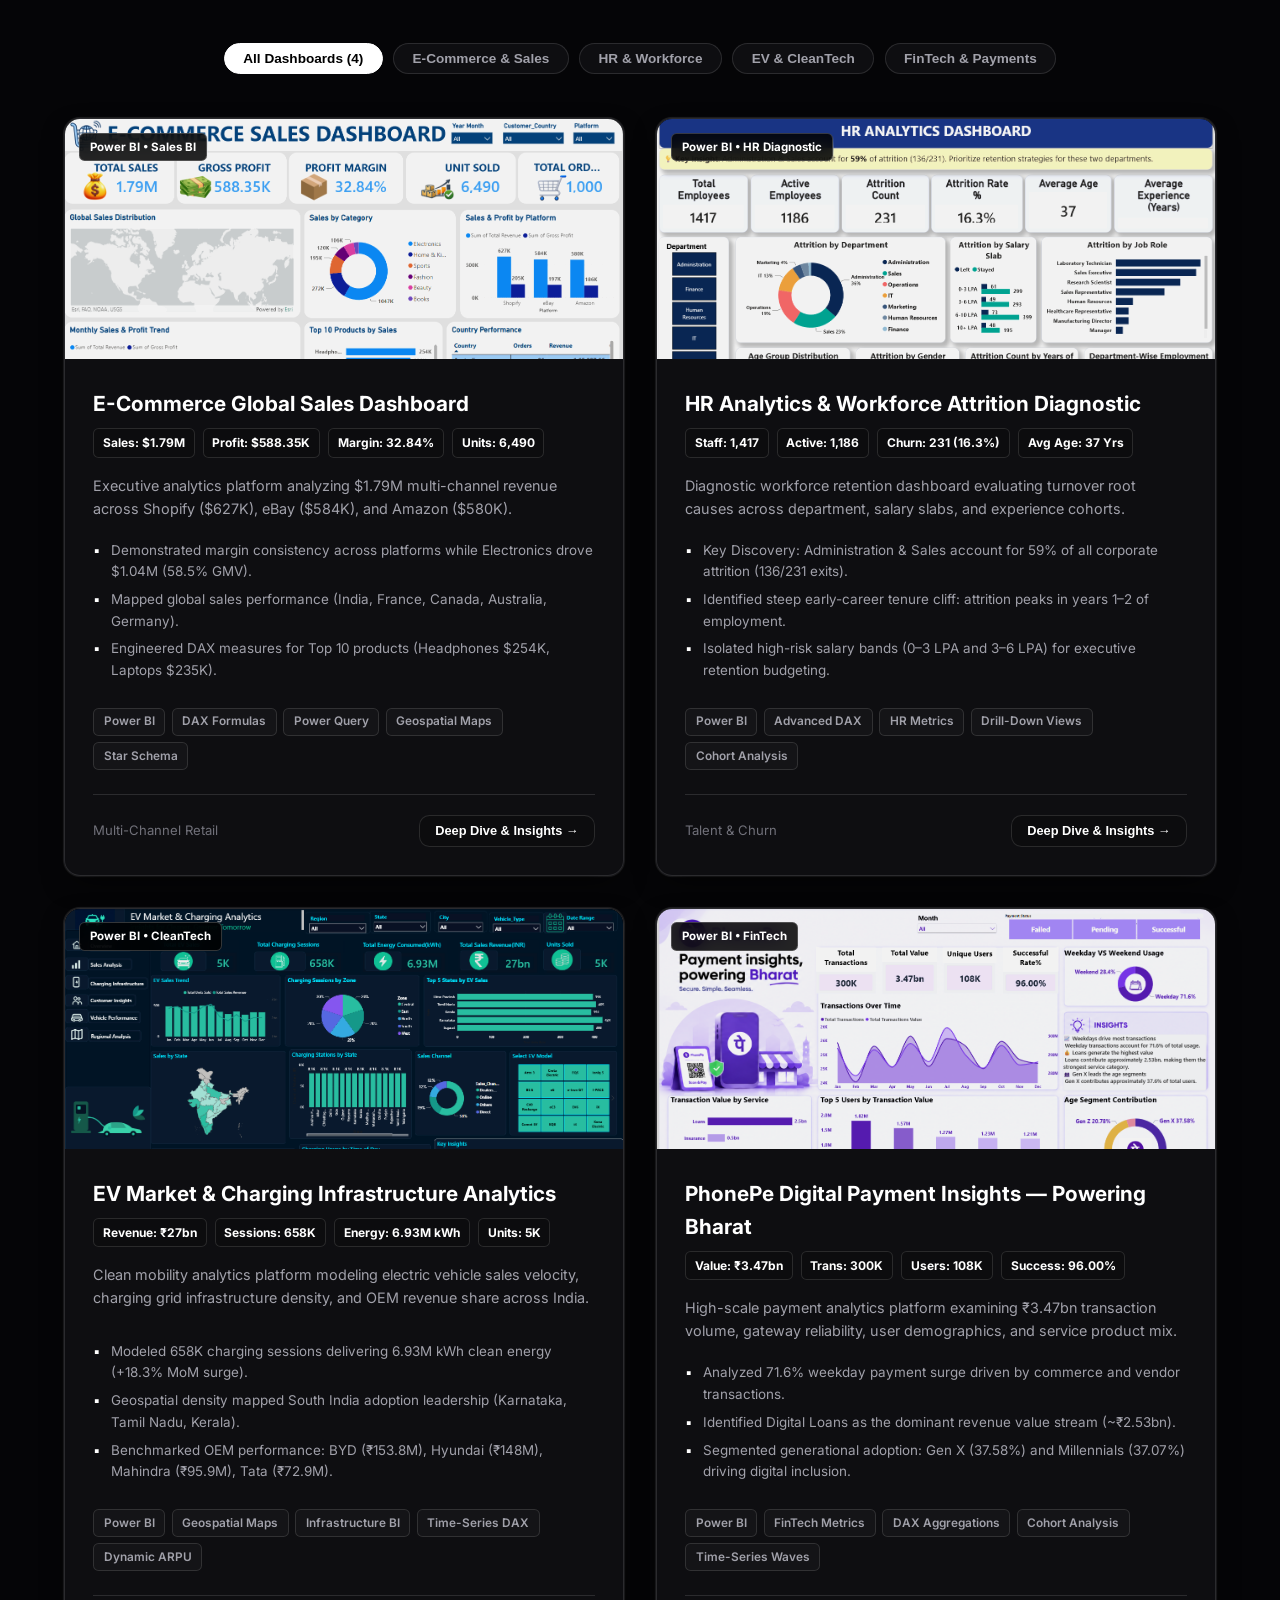
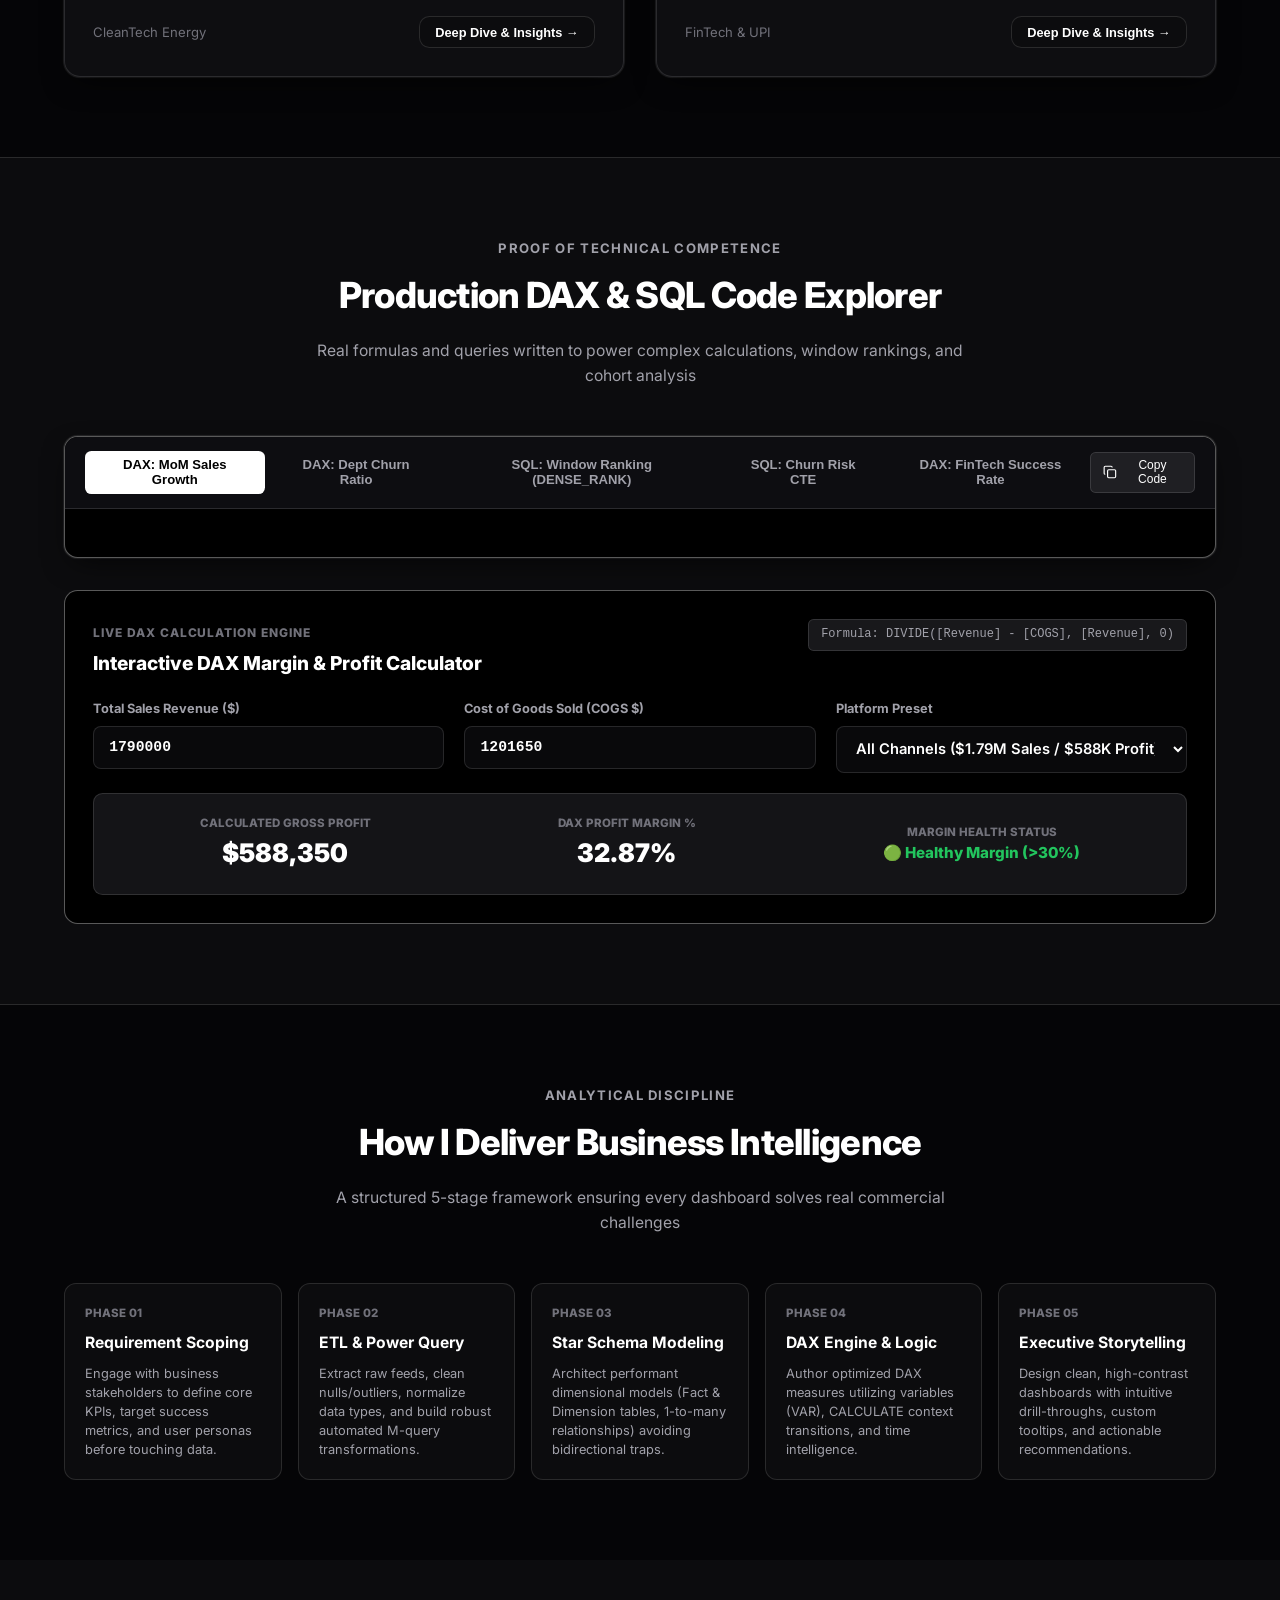
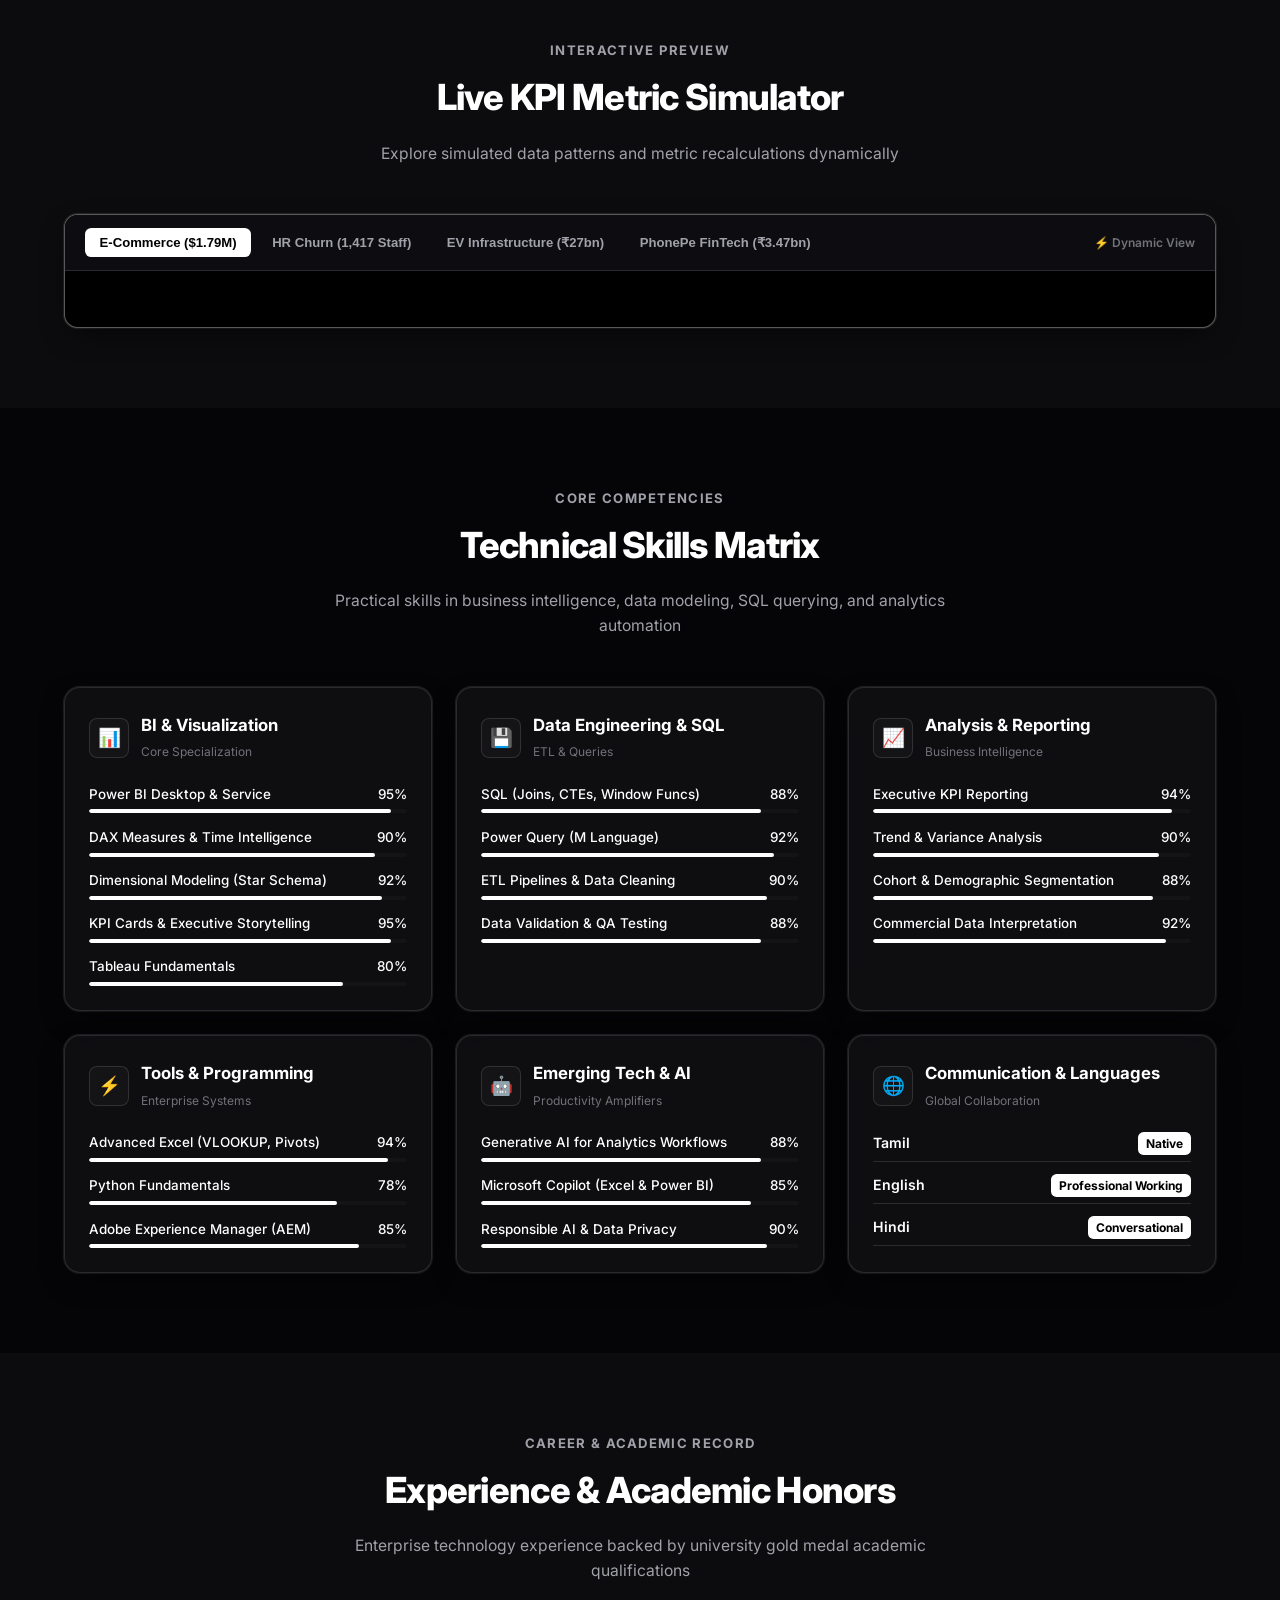
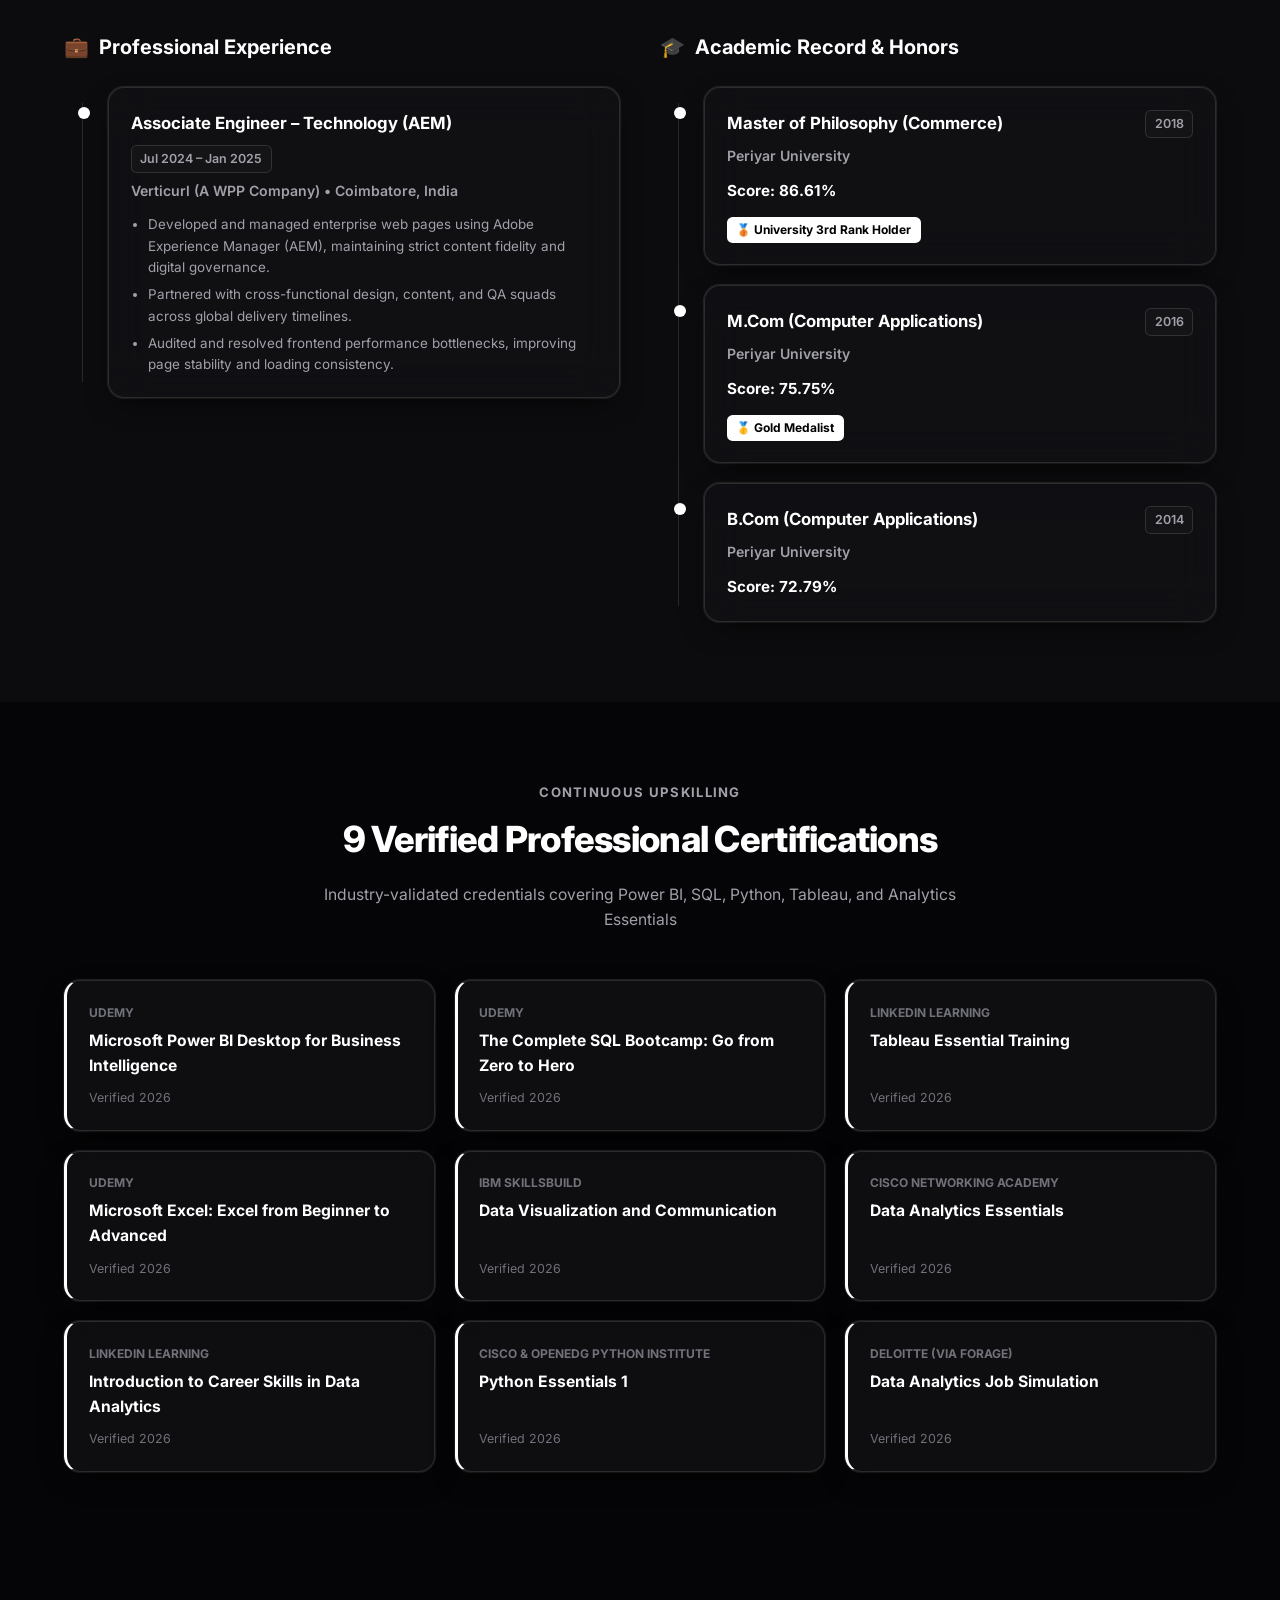
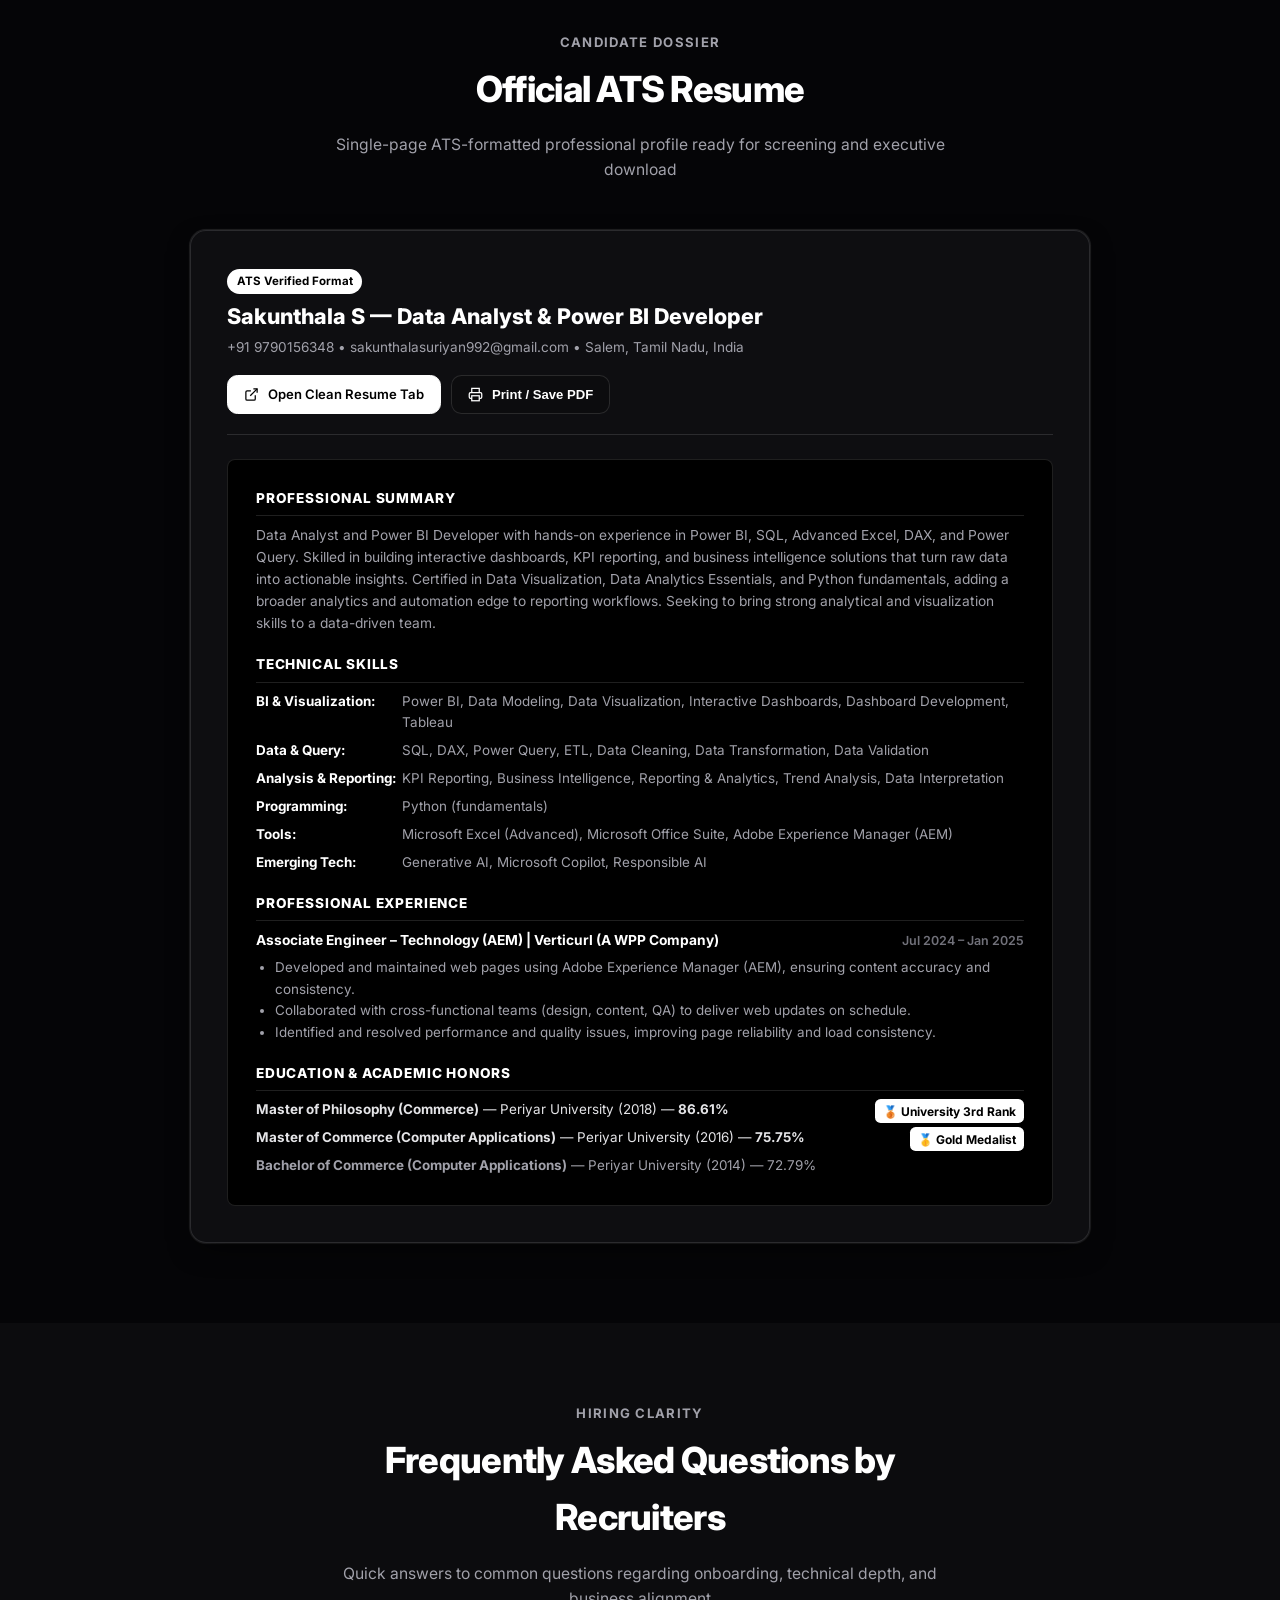
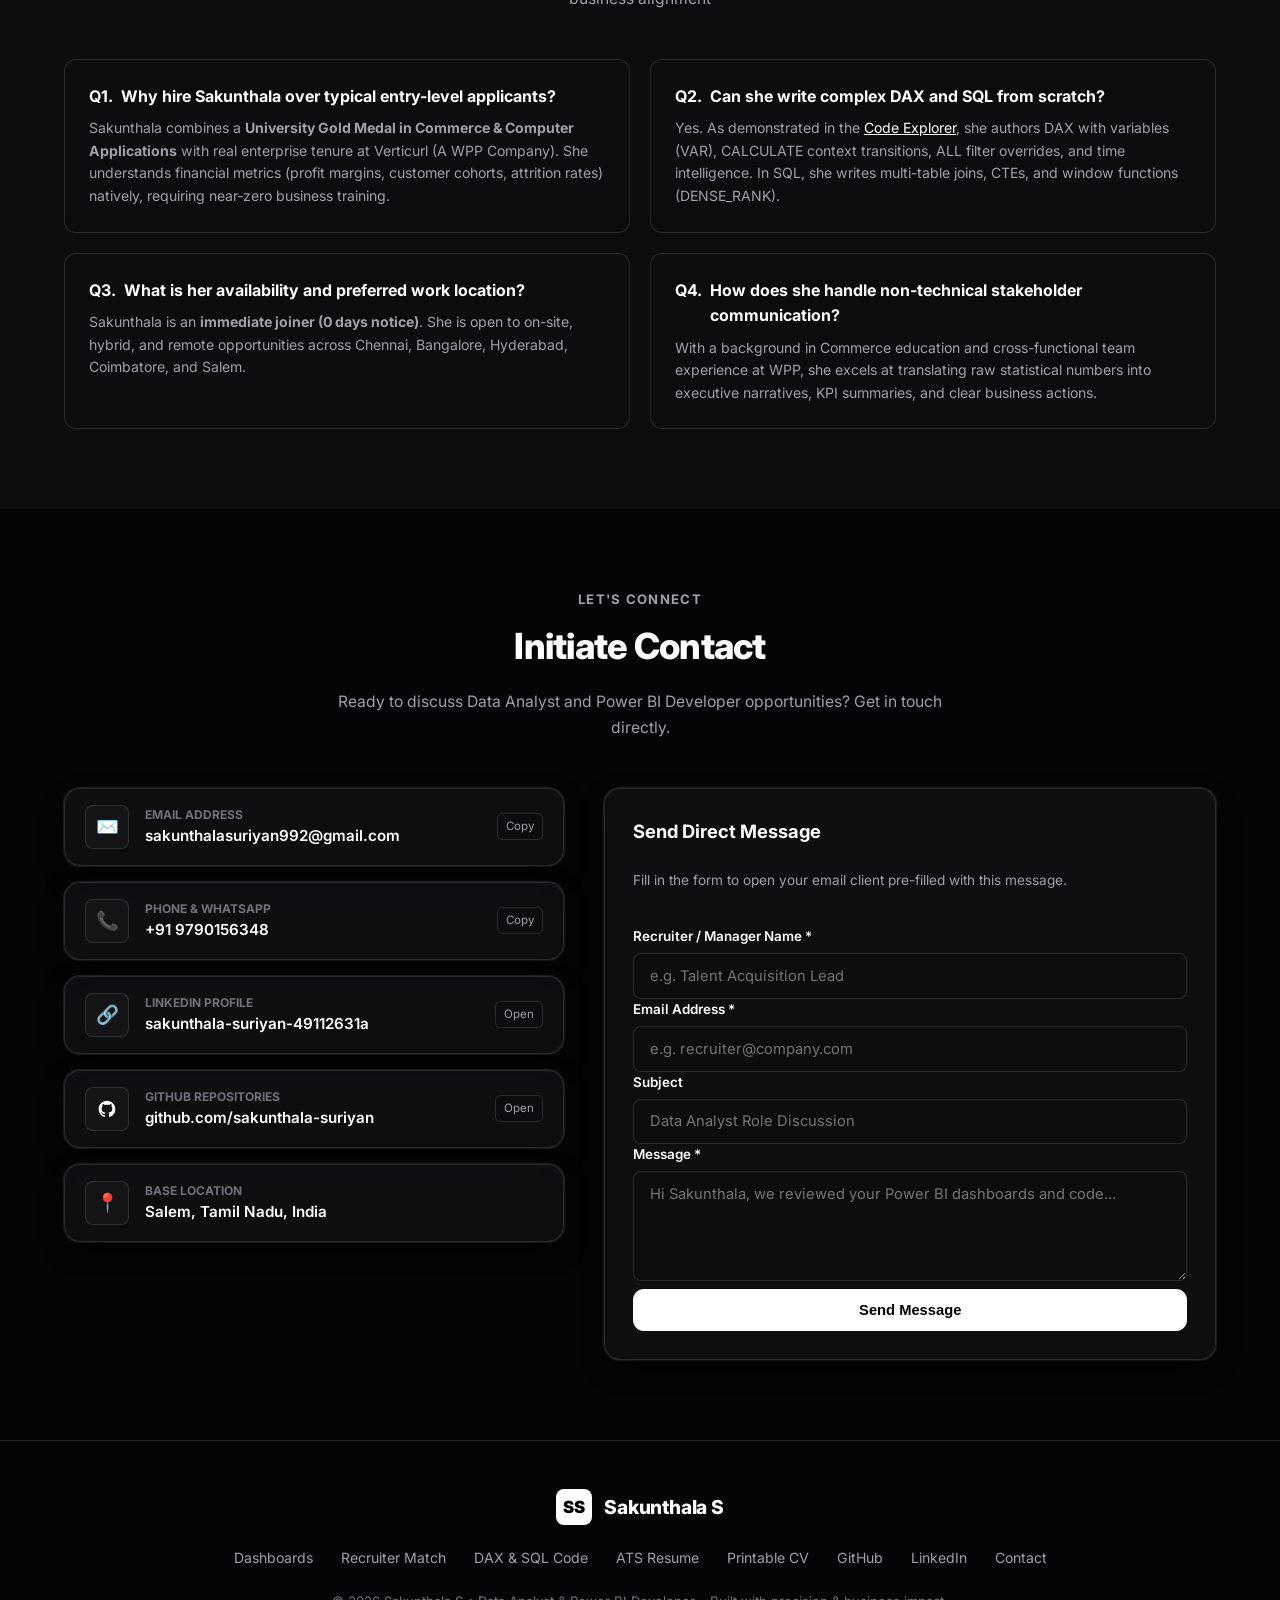
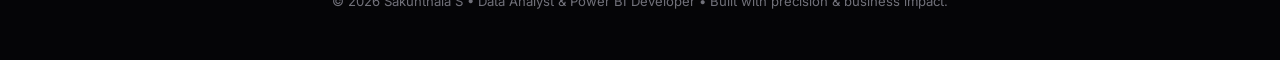
==== commit ec52836d: "Add files via upload" ====
--- a/index.html
+++ b/index.html
@@ -240,8 +240,8 @@
           <div class="project-card glass-card" data-categories="sales">
             <div class="project-img-wrap" onclick="openProjectModal('ecommerce')">
               <span class="project-badge-top">Power BI • Sales BI</span>
-              <img src="assets/.png" 
-                   onerror="this.onerror=null; this.src='ecommerce-dashboardassets/.png';" 
+              <img src="assets/ecommerce-dashboard.png" 
+                   onerror="this.onerror=null; this.src='ecommerce-dashboard.png';" 
                    alt="E-Commerce Sales Dashboard" class="project-img">
               <div class="project-img-overlay">
                 <button class="overlay-btn">
@@ -292,8 +292,8 @@
           <div class="project-card glass-card" data-categories="hr">
             <div class="project-img-wrap" onclick="openProjectModal('hr')">
               <span class="project-badge-top">Power BI • HR Diagnostic</span>
-              <img src="file:///C:/Users/SAKUNTHALA/.gemini/antigravity/brain/1efba922-2213-4910-ad94-4e4938c1ab4b/.user_uploaded/media_1790356405886assets/.png" 
-                   onerror="this.onerror=null; this.src='hr-analytics-dashboardassets/.png';" 
+              <img src="assets/hr-analytics-dashboard.png" 
+                   onerror="this.onerror=null; this.src='hr-analytics-dashboard.png';" 
                    alt="HR Analytics Dashboard" class="project-img">
               <div class="project-img-overlay">
                 <button class="overlay-btn">
@@ -344,8 +344,8 @@
           <div class="project-card glass-card" data-categories="cleantech">
             <div class="project-img-wrap" onclick="openProjectModal('ev')">
               <span class="project-badge-top">Power BI • CleanTech</span>
-              <img src="file:///C:/Users/SAKUNTHALA/.gemini/antigravity/brain/1efba922-2213-4910-ad94-4e4938c1ab4b/.user_uploaded/media_1790356405900assets/.png" 
-                   onerror="this.onerror=null; this.src='ev-market-dashboardassets/.png';" 
+              <img src="assets/ev-market-dashboard.png" 
+                   onerror="this.onerror=null; this.src='ev-market-dashboard.png';" 
                    alt="EV Market & Charging Analytics" class="project-img">
               <div class="project-img-overlay">
                 <button class="overlay-btn">
@@ -396,8 +396,8 @@
           <div class="project-card glass-card" data-categories="fintech">
             <div class="project-img-wrap" onclick="openProjectModal('phonepe')">
               <span class="project-badge-top">Power BI • FinTech</span>
-              <img src="file:///C:/Users/SAKUNTHALA/.gemini/antigravity/brain/1efba922-2213-4910-ad94-4e4938c1ab4b/.user_uploaded/media_1790356405940assets/.png" 
-                   onerror="this.onerror=null; this.src='phonepe-dashboardassets/.png';" 
+              <img src="assets/phonepe-dashboard.png" 
+                   onerror="this.onerror=null; this.src='phonepe-dashboard.png';" 
                    alt="PhonePe Payment Insights" class="project-img">
               <div class="project-img-overlay">
                 <button class="overlay-btn">
